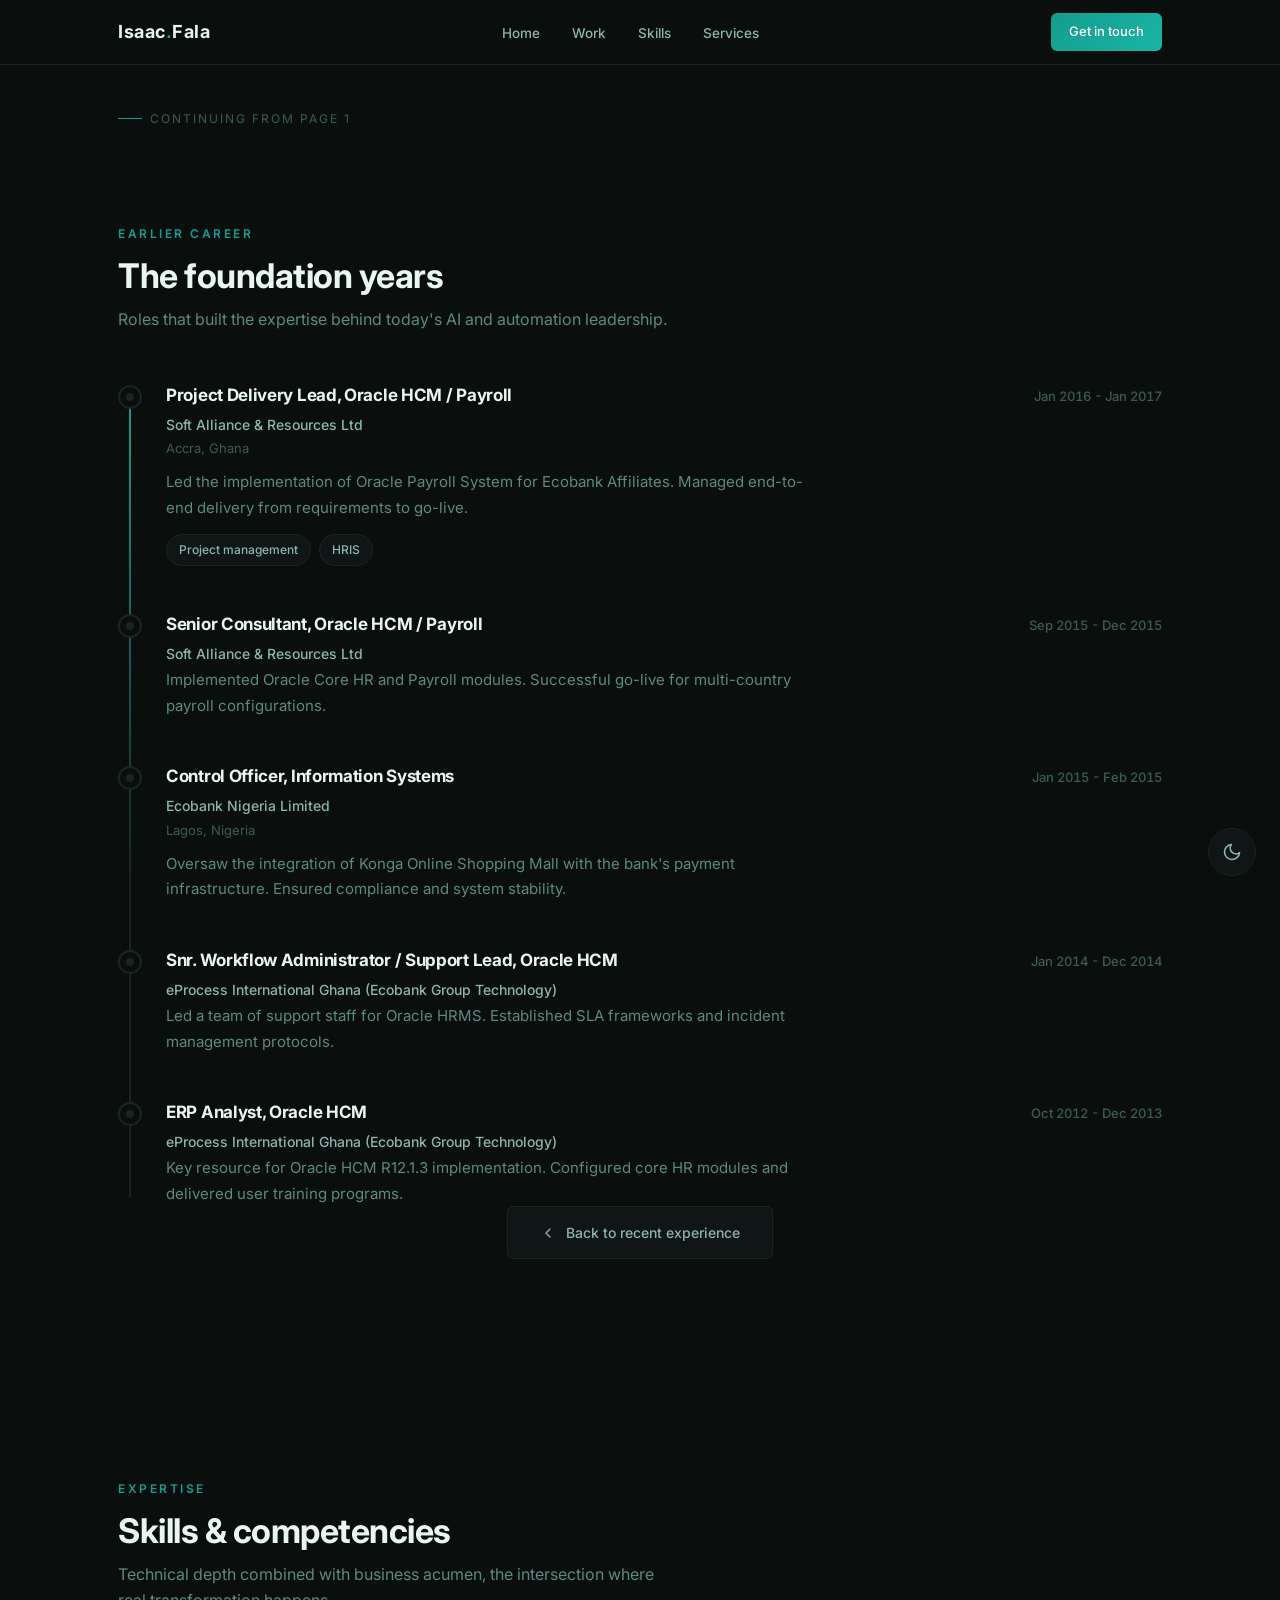
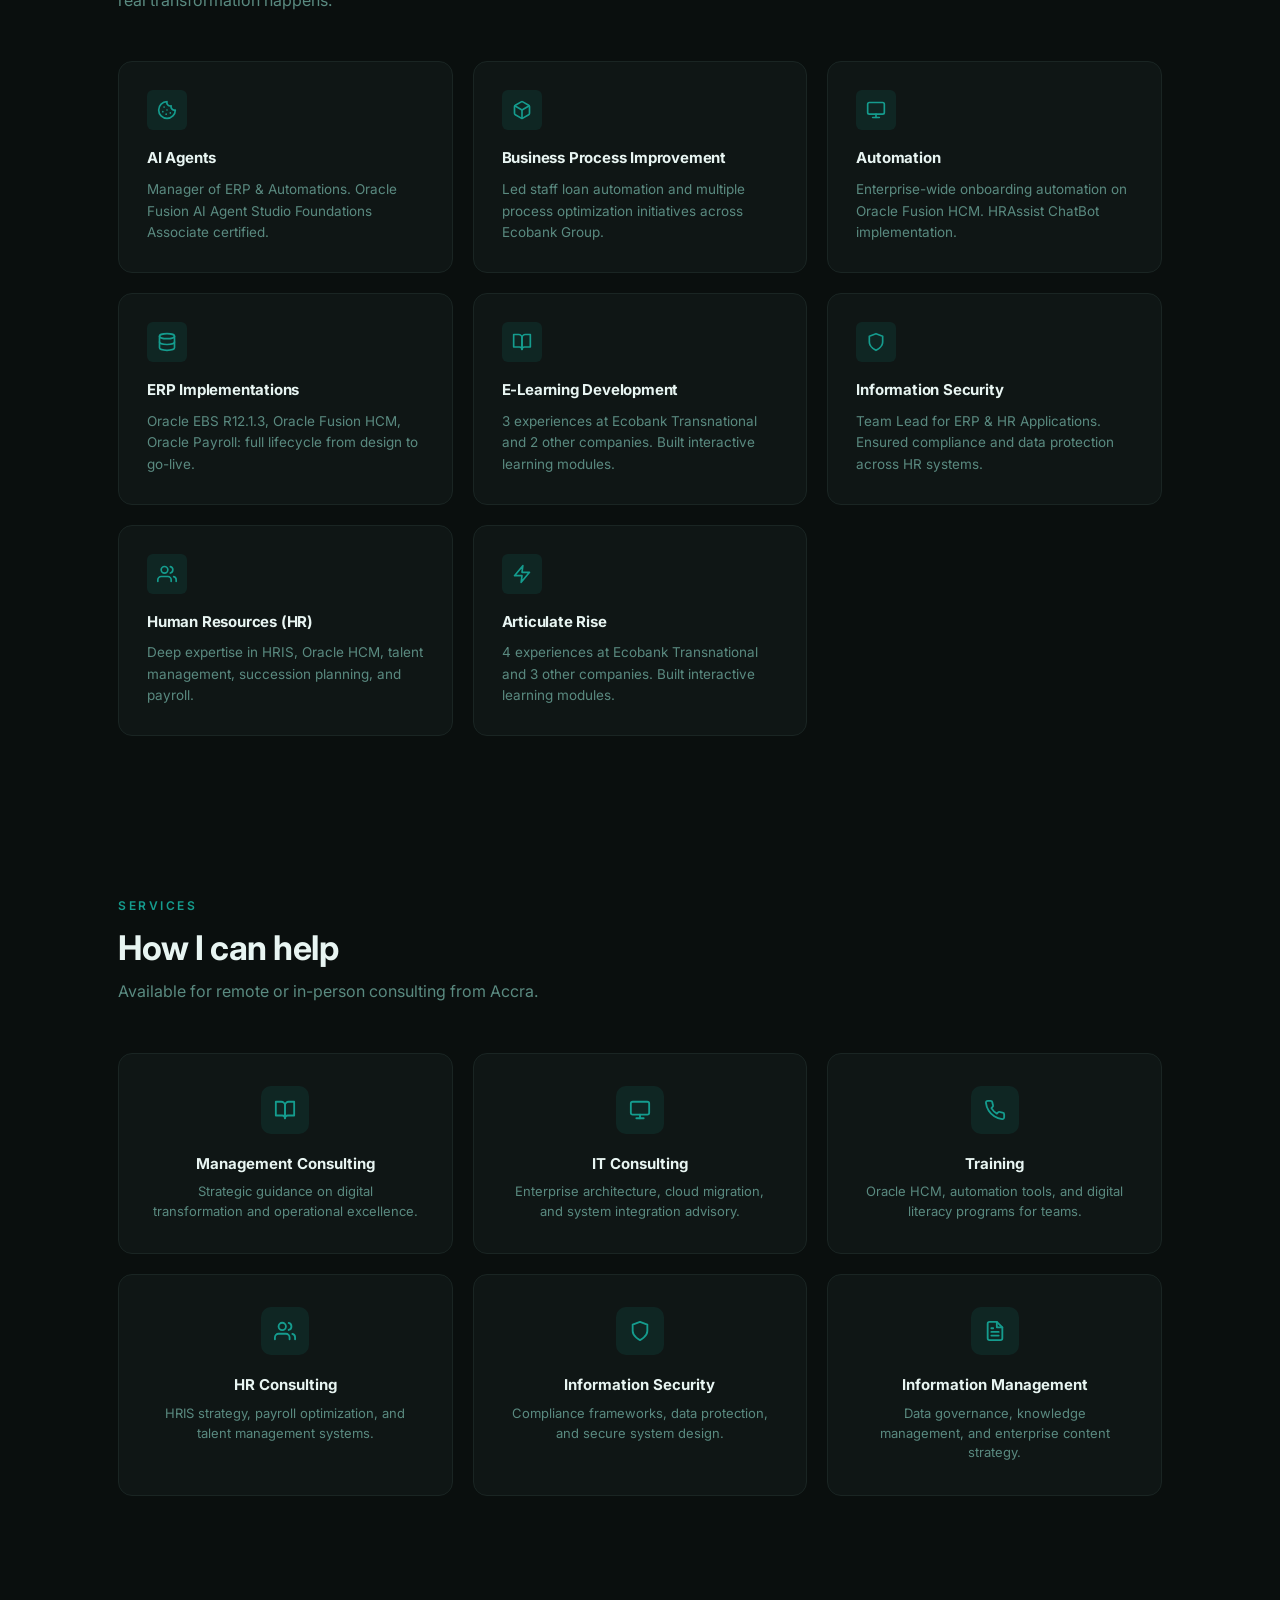
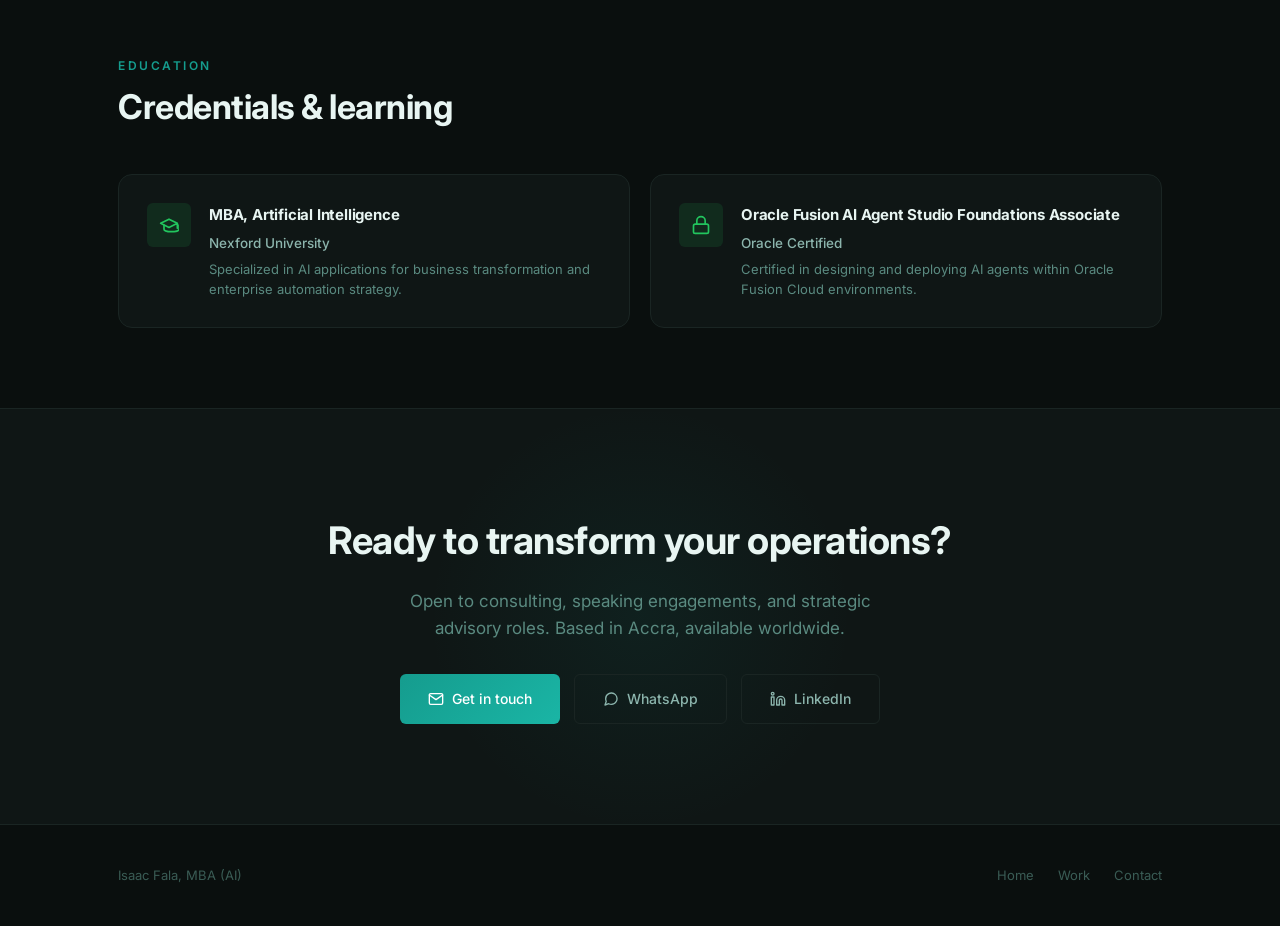
==== work.html @ b74021bb "Fix navigation, contact details, and LinkedIn link - Rename index-5.html to index.html so Home/logo/" ====
<!DOCTYPE html>
<html lang="en">
<head>
  <meta charset="UTF-8">
  <meta name="viewport" content="width=device-width, initial-scale=1.0">
  <title>Isaac Fala | Skills, Services &amp; Contact</title>
  <link rel="preconnect" href="https://fonts.googleapis.com">
  <link rel="preconnect" href="https://fonts.gstatic.com" crossorigin>
  <link href="https://fonts.googleapis.com/css2?family=Inter:wght@400;500;600&display=swap" rel="stylesheet">
  <link rel="stylesheet" href="styles.css">
</head>
<body class="page-work">
  <!-- THEME TOGGLE -->
  <button class="theme-toggle" id="themeToggle" aria-label="Toggle theme">
    <svg id="moonIcon" viewBox="0 0 24 24" fill="none" stroke="currentColor" stroke-width="2" stroke-linecap="round" stroke-linejoin="round"><path d="M21 12.79A9 9 0 1 1 11.21 3 7 7 0 0 0 21 12.79z"/></svg>
    <svg id="sunIcon" style="display:none" viewBox="0 0 24 24" fill="none" stroke="currentColor" stroke-width="2" stroke-linecap="round" stroke-linejoin="round"><circle cx="12" cy="12" r="5"/><line x1="12" y1="1" x2="12" y2="3"/><line x1="12" y1="21" x2="12" y2="23"/><line x1="4.22" y1="4.22" x2="5.64" y2="5.64"/><line x1="18.36" y1="18.36" x2="19.78" y2="19.78"/><line x1="1" y1="12" x2="3" y2="12"/><line x1="21" y1="12" x2="23" y2="12"/><line x1="4.22" y1="19.78" x2="5.64" y2="18.36"/><line x1="18.36" y1="5.64" x2="19.78" y2="4.22"/></svg>
  </button>
  <!-- NAV -->
  <nav>
    <div class="nav-inner">
      <a href="index.html" class="nav-logo">Isaac<span>.</span>Fala</a>
      <ul class="nav-links" id="navLinks">
        <li><a href="index.html">Home</a></li>
        <li><a href="work.html">Work</a></li>
        <li><a href="work.html#skills">Skills</a></li>
        <li><a href="work.html#services">Services</a></li>
      </ul>
      <a href="mailto:falaisaac@gmail.com" class="nav-cta">Get in touch</a>
        <button class="nav-toggle" id="navToggle" aria-label="Menu" aria-expanded="false" aria-controls="navLinks">
          <svg class="icon-open" viewBox="0 0 24 24" fill="none" stroke="currentColor" stroke-width="2" stroke-linecap="round" stroke-linejoin="round"><line x1="3" y1="6" x2="21" y2="6"/><line x1="3" y1="12" x2="21" y2="12"/><line x1="3" y1="18" x2="21" y2="18"/></svg>
          <svg class="icon-close" viewBox="0 0 24 24" fill="none" stroke="currentColor" stroke-width="2" stroke-linecap="round" stroke-linejoin="round"><line x1="18" y1="6" x2="6" y2="18"/><line x1="6" y1="6" x2="18" y2="18"/></svg>
        </button>
    </div>
  </nav>
  <!-- CONTINUATION: no "About" header, just flows from Page 1 -->
  <div class="continuation-header">
    <div class="page-indicator">Continuing from page 1</div>
  </div>
  <!-- EARLIER EXPERIENCE -->
  <section class="section" id="experience">
    <div class="section-header reveal">
      <div class="section-eyebrow">Earlier Career</div>
      <h2 class="section-title">The foundation years</h2>
      <p class="section-desc">Roles that built the expertise behind today's AI and automation leadership.</p>
    </div>
    <div class="timeline-wrap reveal">
      <div class="timeline-line"></div>
      <div class="timeline-item">
        <div class="timeline-dot"></div>
        <div class="timeline-header">
          <span class="timeline-role">Project Delivery Lead, Oracle HCM / Payroll</span>
          <span class="timeline-date">Jan 2016 - Jan 2017</span>
        </div>
        <div class="timeline-org">Soft Alliance &amp; Resources Ltd</div>
        <div class="timeline-location">Accra, Ghana</div>
        <div class="timeline-body">Led the implementation of Oracle Payroll System for Ecobank Affiliates. Managed end-to-end delivery from requirements to go-live.</div>
        <div class="timeline-tags">
          <span class="tag">Project management</span>
          <span class="tag">HRIS</span>
        </div>
      </div>
      <div class="timeline-item">
        <div class="timeline-dot"></div>
        <div class="timeline-header">
          <span class="timeline-role">Senior Consultant, Oracle HCM / Payroll</span>
          <span class="timeline-date">Sep 2015 - Dec 2015</span>
        </div>
        <div class="timeline-org">Soft Alliance &amp; Resources Ltd</div>
        <div class="timeline-body">Implemented Oracle Core HR and Payroll modules. Successful go-live for multi-country payroll configurations.</div>
      </div>
      <div class="timeline-item">
        <div class="timeline-dot"></div>
        <div class="timeline-header">
          <span class="timeline-role">Control Officer, Information Systems</span>
          <span class="timeline-date">Jan 2015 - Feb 2015</span>
        </div>
        <div class="timeline-org">Ecobank Nigeria Limited</div>
        <div class="timeline-location">Lagos, Nigeria</div>
        <div class="timeline-body">Oversaw the integration of Konga Online Shopping Mall with the bank's payment infrastructure. Ensured compliance and system stability.</div>
      </div>
      <div class="timeline-item">
        <div class="timeline-dot"></div>
        <div class="timeline-header">
          <span class="timeline-role">Snr. Workflow Administrator / Support Lead, Oracle HCM</span>
          <span class="timeline-date">Jan 2014 - Dec 2014</span>
        </div>
        <div class="timeline-org">eProcess International Ghana (Ecobank Group Technology)</div>
        <div class="timeline-body">Led a team of support staff for Oracle HRMS. Established SLA frameworks and incident management protocols.</div>
      </div>
      <div class="timeline-item">
        <div class="timeline-dot"></div>
        <div class="timeline-header">
          <span class="timeline-role">ERP Analyst, Oracle HCM</span>
          <span class="timeline-date">Oct 2012 - Dec 2013</span>
        </div>
        <div class="timeline-org">eProcess International Ghana (Ecobank Group Technology)</div>
        <div class="timeline-body">Key resource for Oracle HCM R12.1.3 implementation. Configured core HR modules and delivered user training programs.</div>
      </div>
    </div>
    <div class="page-nav">
      <a href="index.html#experience">
        <svg width="16" height="16" viewBox="0 0 24 24" fill="none" stroke="currentColor" stroke-width="2" stroke-linecap="round" stroke-linejoin="round"><path d="m15 18-6-6 6-6"/></svg>
        Back to recent experience
      </a>
    </div>
  </section>
  <!-- SKILLS -->
  <section class="section" id="skills">
    <div class="section-header reveal">
      <div class="section-eyebrow">Expertise</div>
      <h2 class="section-title">Skills &amp; competencies</h2>
      <p class="section-desc">Technical depth combined with business acumen, the intersection where real transformation happens.</p>
    </div>
    <div class="skills-grid">
      <div class="skill-card reveal">
        <div class="skill-icon">
          <svg viewBox="0 0 24 24" fill="none" stroke="currentColor" stroke-width="2" stroke-linecap="round" stroke-linejoin="round"><path d="M12 2a10 10 0 1 0 10 10 4 4 0 0 1-5-5 4 4 0 0 1-5-5"/><path d="M8.5 8.5v.01"/><path d="M16 15.5v.01"/><path d="M12 12v.01"/><path d="M11 17v.01"/><path d="M7 14v.01"/></svg>
        </div>
        <div class="skill-title">AI Agents</div>
        <div class="skill-desc">Manager of ERP &amp; Automations. Oracle Fusion AI Agent Studio Foundations Associate certified.</div>
      </div>
      <div class="skill-card reveal">
        <div class="skill-icon">
          <svg viewBox="0 0 24 24" fill="none" stroke="currentColor" stroke-width="2" stroke-linecap="round" stroke-linejoin="round"><path d="M21 16V8a2 2 0 0 0-1-1.73l-7-4a2 2 0 0 0-2 0l-7 4A2 2 0 0 0 3 8v8a2 2 0 0 0 1 1.73l7 4a2 2 0 0 0 2 0l7-4A2 2 0 0 0 21 16z"/><polyline points="3.27 6.96 12 12.01 20.73 6.96"/><line x1="12" y1="22.08" x2="12" y2="12"/></svg>
        </div>
        <div class="skill-title">Business Process Improvement</div>
        <div class="skill-desc">Led staff loan automation and multiple process optimization initiatives across Ecobank Group.</div>
      </div>
      <div class="skill-card reveal">
        <div class="skill-icon">
          <svg viewBox="0 0 24 24" fill="none" stroke="currentColor" stroke-width="2" stroke-linecap="round" stroke-linejoin="round"><rect x="2" y="3" width="20" height="14" rx="2" ry="2"/><line x1="8" y1="21" x2="16" y2="21"/><line x1="12" y1="17" x2="12" y2="21"/></svg>
        </div>
        <div class="skill-title">Automation</div>
        <div class="skill-desc">Enterprise-wide onboarding automation on Oracle Fusion HCM. HRAssist ChatBot implementation.</div>
      </div>
      <div class="skill-card reveal">
        <div class="skill-icon">
          <svg viewBox="0 0 24 24" fill="none" stroke="currentColor" stroke-width="2" stroke-linecap="round" stroke-linejoin="round"><ellipse cx="12" cy="5" rx="9" ry="3"/><path d="M21 12c0 1.66-4 3-9 3s-9-1.34-9-3"/><path d="M3 5v14c0 1.66 4 3 9 3s9-1.34 9-3V5"/></svg>
        </div>
        <div class="skill-title">ERP Implementations</div>
        <div class="skill-desc">Oracle EBS R12.1.3, Oracle Fusion HCM, Oracle Payroll: full lifecycle from design to go-live.</div>
      </div>
      <div class="skill-card reveal">
        <div class="skill-icon">
          <svg viewBox="0 0 24 24" fill="none" stroke="currentColor" stroke-width="2" stroke-linecap="round" stroke-linejoin="round"><path d="M2 3h6a4 4 0 0 1 4 4v14a3 3 0 0 0-3-3H2z"/><path d="M22 3h-6a4 4 0 0 0-4 4v14a3 3 0 0 1 3-3h7z"/></svg>
        </div>
        <div class="skill-title">E-Learning Development</div>
        <div class="skill-desc">3 experiences at Ecobank Transnational and 2 other companies. Built interactive learning modules.</div>
      </div>
      <div class="skill-card reveal">
        <div class="skill-icon">
          <svg viewBox="0 0 24 24" fill="none" stroke="currentColor" stroke-width="2" stroke-linecap="round" stroke-linejoin="round"><path d="M12 22s8-4 8-10V5l-8-3-8 3v7c0 6 8 10 8 10z"/></svg>
        </div>
        <div class="skill-title">Information Security</div>
        <div class="skill-desc">Team Lead for ERP &amp; HR Applications. Ensured compliance and data protection across HR systems.</div>
      </div>
      <div class="skill-card reveal">
        <div class="skill-icon">
          <svg viewBox="0 0 24 24" fill="none" stroke="currentColor" stroke-width="2" stroke-linecap="round" stroke-linejoin="round"><path d="M17 21v-2a4 4 0 0 0-4-4H5a4 4 0 0 0-4 4v2"/><circle cx="9" cy="7" r="4"/><path d="M23 21v-2a4 4 0 0 0-3-3.87"/><path d="M16 3.13a4 4 0 0 1 0 7.75"/></svg>
        </div>
        <div class="skill-title">Human Resources (HR)</div>
        <div class="skill-desc">Deep expertise in HRIS, Oracle HCM, talent management, succession planning, and payroll.</div>
      </div>
      <div class="skill-card reveal">
        <div class="skill-icon">
          <svg viewBox="0 0 24 24" fill="none" stroke="currentColor" stroke-width="2" stroke-linecap="round" stroke-linejoin="round"><polygon points="13 2 3 14 12 14 11 22 21 10 12 10 13 2"/></svg>
        </div>
        <div class="skill-title">Articulate Rise</div>
        <div class="skill-desc">4 experiences at Ecobank Transnational and 3 other companies. Built interactive learning modules.</div>
      </div>
    </div>
  </section>
  <!-- SERVICES -->
  <section class="section" id="services">
    <div class="section-header reveal">
      <div class="section-eyebrow">Services</div>
      <h2 class="section-title">How I can help</h2>
      <p class="section-desc">Available for remote or in-person consulting from Accra.</p>
    </div>
    <div class="services-grid">
      <div class="service-card reveal">
        <div class="service-icon">
          <svg viewBox="0 0 24 24" fill="none" stroke="currentColor" stroke-width="2" stroke-linecap="round" stroke-linejoin="round"><path d="M2 3h6a4 4 0 0 1 4 4v14a3 3 0 0 0-3-3H2z"/><path d="M22 3h-6a4 4 0 0 0-4 4v14a3 3 0 0 1 3-3h7z"/></svg>
        </div>
        <div class="service-name">Management Consulting</div>
        <div class="service-desc">Strategic guidance on digital transformation and operational excellence.</div>
      </div>
      <div class="service-card reveal">
        <div class="service-icon">
          <svg viewBox="0 0 24 24" fill="none" stroke="currentColor" stroke-width="2" stroke-linecap="round" stroke-linejoin="round"><rect x="2" y="3" width="20" height="14" rx="2" ry="2"/><line x1="8" y1="21" x2="16" y2="21"/><line x1="12" y1="17" x2="12" y2="21"/></svg>
        </div>
        <div class="service-name">IT Consulting</div>
        <div class="service-desc">Enterprise architecture, cloud migration, and system integration advisory.</div>
      </div>
      <div class="service-card reveal">
        <div class="service-icon">
          <svg viewBox="0 0 24 24" fill="none" stroke="currentColor" stroke-width="2" stroke-linecap="round" stroke-linejoin="round"><path d="M22 16.92v3a2 2 0 0 1-2.18 2 19.79 19.79 0 0 1-8.63-3.07 19.5 19.5 0 0 1-6-6 19.79 19.79 0 0 1-3.07-8.67A2 2 0 0 1 4.11 2h3a2 2 0 0 1 2 1.72c.127.96.361 1.903.7 2.81a2 2 0 0 1-.45 2.11L8.09 9.91a16 16 0 0 0 6 6l1.27-1.27a2 2 0 0 1 2.11-.45c.907.339 1.85.573 2.81.7A2 2 0 0 1 22 16.92z"/></svg>
        </div>
        <div class="service-name">Training</div>
        <div class="service-desc">Oracle HCM, automation tools, and digital literacy programs for teams.</div>
      </div>
      <div class="service-card reveal">
        <div class="service-icon">
          <svg viewBox="0 0 24 24" fill="none" stroke="currentColor" stroke-width="2" stroke-linecap="round" stroke-linejoin="round"><path d="M17 21v-2a4 4 0 0 0-4-4H5a4 4 0 0 0-4 4v2"/><circle cx="9" cy="7" r="4"/><path d="M23 21v-2a4 4 0 0 0-3-3.87"/><path d="M16 3.13a4 4 0 0 1 0 7.75"/></svg>
        </div>
        <div class="service-name">HR Consulting</div>
        <div class="service-desc">HRIS strategy, payroll optimization, and talent management systems.</div>
      </div>
      <div class="service-card reveal">
        <div class="service-icon">
          <svg viewBox="0 0 24 24" fill="none" stroke="currentColor" stroke-width="2" stroke-linecap="round" stroke-linejoin="round"><path d="M12 22s8-4 8-10V5l-8-3-8 3v7c0 6 8 10 8 10z"/></svg>
        </div>
        <div class="service-name">Information Security</div>
        <div class="service-desc">Compliance frameworks, data protection, and secure system design.</div>
      </div>
      <div class="service-card reveal">
        <div class="service-icon">
          <svg viewBox="0 0 24 24" fill="none" stroke="currentColor" stroke-width="2" stroke-linecap="round" stroke-linejoin="round"><path d="M14 2H6a2 2 0 0 0-2 2v16a2 2 0 0 0 2 2h12a2 2 0 0 0 2-2V8z"/><polyline points="14 2 14 8 20 8"/><line x1="16" y1="13" x2="8" y2="13"/><line x1="16" y1="17" x2="8" y2="17"/><polyline points="10 9 9 9 8 9"/></svg>
        </div>
        <div class="service-name">Information Management</div>
        <div class="service-desc">Data governance, knowledge management, and enterprise content strategy.</div>
      </div>
    </div>
  </section>
  <!-- EDUCATION -->
  <section class="section">
    <div class="section-header reveal">
      <div class="section-eyebrow">Education</div>
      <h2 class="section-title">Credentials &amp; learning</h2>
    </div>
    <div class="edu-grid">
      <div class="edu-card reveal">
        <div class="edu-icon">
          <svg viewBox="0 0 24 24" fill="none" stroke="currentColor" stroke-width="2" stroke-linecap="round" stroke-linejoin="round"><path d="M22 10v6M2 10l10-5 10 5-10 5z"/><path d="M6 12v5c0 1.66 4 3 9 3s9-1.34 9-3v-5"/></svg>
        </div>
        <div>
          <div class="edu-title">MBA, Artificial Intelligence</div>
          <div class="edu-school">Nexford University</div>
          <div class="edu-detail">Specialized in AI applications for business transformation and enterprise automation strategy.</div>
        </div>
      </div>
      <div class="edu-card reveal">
        <div class="edu-icon">
          <svg viewBox="0 0 24 24" fill="none" stroke="currentColor" stroke-width="2" stroke-linecap="round" stroke-linejoin="round"><rect x="3" y="11" width="18" height="11" rx="2" ry="2"/><path d="M7 11V7a5 5 0 0 1 10 0v4"/></svg>
        </div>
        <div>
          <div class="edu-title">Oracle Fusion AI Agent Studio Foundations Associate</div>
          <div class="edu-school">Oracle Certified</div>
          <div class="edu-detail">Certified in designing and deploying AI agents within Oracle Fusion Cloud environments.</div>
        </div>
      </div>
    </div>
  </section>
  <!-- CTA -->
  <section class="cta-section" id="contact">
    <div class="cta-inner">
      <h2 class="cta-title reveal">Ready to transform your operations?</h2>
      <p class="cta-desc reveal">Open to consulting, speaking engagements, and strategic advisory roles. Based in Accra, available worldwide.</p>
      <div style="display: flex; gap: 14px; justify-content: center; flex-wrap: wrap;">
        <a href="mailto:falaisaac@gmail.com" class="btn-primary reveal">
          <svg width="16" height="16" viewBox="0 0 24 24" fill="none" stroke="currentColor" stroke-width="2" stroke-linecap="round" stroke-linejoin="round"><path d="M4 4h16c1.1 0 2 .9 2 2v12c0 1.1-.9 2-2 2H4c-1.1 0-2-.9-2-2V6c0-1.1.9-2 2-2z"/><polyline points="22,6 12,13 2,6"/></svg>
          Get in touch
        </a>
        <a href="https://wa.me/233542751938" target="_blank" rel="noopener" class="btn-secondary reveal">
          <svg width="16" height="16" viewBox="0 0 24 24" fill="none" stroke="currentColor" stroke-width="2" stroke-linecap="round" stroke-linejoin="round"><path d="M21 11.5a8.38 8.38 0 0 1-.9 3.8 8.5 8.5 0 0 1-7.6 4.7 8.38 8.38 0 0 1-3.8-.9L3 21l1.9-5.7a8.38 8.38 0 0 1-.9-3.8 8.5 8.5 0 0 1 4.7-7.6 8.38 8.38 0 0 1 3.8-.9h.5a8.48 8.48 0 0 1 8 8v.5z"/></svg>
          WhatsApp
        </a>
        <a href="https://www.linkedin.com/in/isaacfala" target="_blank" rel="noopener" class="btn-secondary reveal">
          <svg width="16" height="16" viewBox="0 0 24 24" fill="none" stroke="currentColor" stroke-width="2" stroke-linecap="round" stroke-linejoin="round"><path d="M16 8a6 6 0 0 1 6 6v7h-4v-7a2 2 0 0 0-2-2 2 2 0 0 0-2 2v7h-4v-7a6 6 0 0 1 6-6z"/><rect x="2" y="9" width="4" height="12"/><circle cx="4" cy="4" r="2"/></svg>
          LinkedIn
        </a>
      </div>
    </div>
  </section>
  <!-- FOOTER -->
  <footer>
    <span>Isaac Fala, MBA (AI)</span>
    <div class="footer-links">
      <a href="index.html">Home</a>
      <a href="work.html">Work</a>
      <a href="mailto:falaisaac@gmail.com">Contact</a>
    </div>
  </footer>
  <script>
    // Theme toggle
    const themeToggle = document.getElementById('themeToggle');
    const moonIcon = document.getElementById('moonIcon');
    const sunIcon = document.getElementById('sunIcon');
    const savedTheme = localStorage.getItem('theme') || 'dark';
    document.documentElement.setAttribute('data-theme', savedTheme);
    if (savedTheme === 'light') {
      moonIcon.style.display = 'none';
      sunIcon.style.display = 'block';
    }
    themeToggle.addEventListener('click', () => {
      const current = document.documentElement.getAttribute('data-theme');
      const next = current === 'dark' ? 'light' : 'dark';
      document.documentElement.setAttribute('data-theme', next);
      localStorage.setItem('theme', next);
      if (next === 'light') {
        moonIcon.style.display = 'none';
        sunIcon.style.display = 'block';
      } else {
        moonIcon.style.display = 'block';
        sunIcon.style.display = 'none';
      }
    });
    // Mobile menu toggle
    const navToggle = document.getElementById('navToggle');
    const navLinks = document.getElementById('navLinks');
    navToggle.addEventListener('click', () => {
      const open = navLinks.classList.toggle('open');
      navToggle.setAttribute('aria-expanded', open ? 'true' : 'false');
    });
    // Close the menu after tapping a link
    navLinks.querySelectorAll('a').forEach(a => a.addEventListener('click', () => {
      navLinks.classList.remove('open');
      navToggle.setAttribute('aria-expanded', 'false');
    }));
    // Scroll reveal
    const observer = new IntersectionObserver((entries) => {
      entries.forEach(entry => { if (entry.isIntersecting) entry.target.classList.add('visible'); });
    }, { threshold: 0.1, rootMargin: '0px 0px -40px 0px' });
    document.querySelectorAll('.reveal').forEach(el => observer.observe(el));
  </script>
</body>
</html>
---- styles.css ----
/* =========================================================
   Isaac Fala Portfolio — shared stylesheet
   Linked by both index.html and work.html.
   Page-specific differences are scoped with the body classes
   .page-home and .page-work.
   ========================================================= */

/* ----- Heading font ----------------------------------------
   Loaded from a third-party CDN. If you want it fully self-
   contained for hosting, download Gonnex-Bold.woff, drop it
   next to this file, and change the url() below to
   url('Gonnex-Bold.woff'). Headings fall back to Inter if it
   fails to load. */
@font-face {
  font-family: 'Gonnex';
  src: url('https://fonts.cdnfonts.com/s/91555/Gonnex-Bold.woff') format('woff');
  font-weight: 700;
  font-display: swap;
}

:root {
  --bg: #0a0f0e;
  --surface: #0f1615;
  --surface-elevated: #131c1a;
  --border: #1a2523;
  --border-hover: #243330;
  --text-primary: #e8f5f2;
  --text-secondary: #8cb5ad;
  --text-tertiary: #5a8a80;
  --text-muted: #3a5c55;
  --accent: #159C8E;
  --accent-light: #C5F2E4;
  --accent-soft: rgba(21, 156, 142, 0.12);
  --accent-glow: rgba(21, 156, 142, 0.08);
  --green: #22c55e;
  --green-soft: rgba(34, 197, 94, 0.12);
  --radius-sm: 6px;
  --radius-md: 10px;
  --radius-lg: 14px;
  --transition: 200ms cubic-bezier(0.4, 0, 0.2, 1);
}
[data-theme="light"] {
  --bg: #f5f7f6;
  --surface: #ffffff;
  --surface-elevated: #f0f4f3;
  --border: #d5e0dd;
  --border-hover: #b8ccc7;
  --text-primary: #0d1f1c;
  --text-secondary: #3a5c55;
  --text-tertiary: #5a8a80;
  --text-muted: #8cb5ad;
  --accent: #0d7a6e;
  --accent-light: #159C8E;
  --accent-soft: rgba(13, 122, 110, 0.08);
  --accent-glow: rgba(13, 122, 110, 0.06);
  --green: #16a34a;
  --green-soft: rgba(22, 163, 74, 0.08);
}
* { margin: 0; padding: 0; box-sizing: border-box; }
html { scroll-behavior: smooth; }
body {
  font-family: 'Inter', -apple-system, BlinkMacSystemFont, sans-serif;
  background: var(--bg);
  color: var(--text-primary);
  line-height: 1.65;
  -webkit-font-smoothing: antialiased;
  overflow-x: hidden;
  transition: background var(--transition), color var(--transition);
}

/* ===== THEME TOGGLE ===== */
.theme-toggle {
  position: fixed;
  bottom: 24px;
  right: 24px;
  z-index: 200;
  width: 48px;
  height: 48px;
  border-radius: 50%;
  background: var(--surface);
  border: 1px solid var(--border);
  color: var(--text-secondary);
  cursor: pointer;
  display: flex;
  align-items: center;
  justify-content: center;
  transition: all var(--transition);
  box-shadow: 0 4px 16px rgba(0,0,0,0.15);
}
.theme-toggle:hover {
  border-color: var(--accent);
  color: var(--accent);
  transform: scale(1.05);
}
.theme-toggle svg { width: 20px; height: 20px; }

/* ===== NAV ===== */
nav {
  position: fixed;
  top: 0; left: 0; right: 0;
  z-index: 100;
  backdrop-filter: blur(20px);
  background: rgba(10, 15, 14, 0.8);
  border-bottom: 1px solid var(--border);
  transition: background var(--transition), border-color var(--transition);
}
[data-theme="light"] nav { background: rgba(245, 247, 246, 0.85); }
.nav-inner {
  max-width: 1100px;
  margin: 0 auto;
  padding: 0 28px;
  height: 64px;
  display: flex;
  align-items: center;
  justify-content: space-between;
}
.nav-logo {
  font-family: 'Gonnex', 'Inter', sans-serif;
  font-weight: 700;
  font-size: 18px;
  letter-spacing: 0.5px;
  color: var(--text-primary);
  text-decoration: none;
}
.nav-logo span { color: var(--accent); }
.nav-links {
  display: flex;
  gap: 32px;
  list-style: none;
}
.nav-links a {
  font-size: 13.5px;
  font-weight: 500;
  color: var(--text-secondary);
  text-decoration: none;
  transition: color var(--transition);
  position: relative;
}
.nav-links a:hover { color: var(--text-primary); }
.nav-links a::after {
  content: '';
  position: absolute;
  bottom: -4px; left: 0;
  width: 0; height: 1.5px;
  background: var(--accent);
  transition: width var(--transition);
}
.nav-links a:hover::after { width: 100%; }
.nav-cta {
  padding: 8px 18px;
  border-radius: var(--radius-sm);
  background: linear-gradient(135deg, var(--accent) 0%, #1ab5a5 100%);
  color: white;
  font-size: 13px;
  font-weight: 500;
  text-decoration: none;
  transition: all var(--transition);
  border: none;
  cursor: pointer;
}
.nav-cta:hover {
  transform: translateY(-1px);
  box-shadow: 0 4px 16px rgba(21, 156, 142, 0.3);
}
/* Hamburger button — hidden on desktop, shown on mobile */
.nav-toggle {
  display: none;
  width: 40px;
  height: 40px;
  border-radius: var(--radius-sm);
  background: transparent;
  border: 1px solid var(--border);
  color: var(--text-secondary);
  cursor: pointer;
  align-items: center;
  justify-content: center;
  transition: all var(--transition);
}
.nav-toggle:hover { border-color: var(--accent); color: var(--accent); }
.nav-toggle svg { width: 20px; height: 20px; }
.nav-toggle .icon-close { display: none; }
.nav-toggle[aria-expanded="true"] .icon-open { display: none; }
.nav-toggle[aria-expanded="true"] .icon-close { display: block; }

/* ===== HERO (home only) ===== */
.hero {
  min-height: 100vh;
  display: flex;
  align-items: center;
  padding: 100px 28px 80px;
  position: relative;
  overflow: hidden;
}
.hero::before {
  content: '';
  position: absolute;
  top: -30%; right: -15%;
  width: 600px; height: 600px;
  background: radial-gradient(circle, var(--accent-glow) 0%, transparent 70%);
  pointer-events: none;
}
.hero::after {
  content: '';
  position: absolute;
  bottom: -20%; left: -10%;
  width: 400px; height: 400px;
  background: radial-gradient(circle, rgba(21,156,142,0.04) 0%, transparent 70%);
  pointer-events: none;
}
.hero-inner {
  max-width: 1100px;
  margin: 0 auto;
  width: 100%;
  display: grid;
  grid-template-columns: 1fr 320px;
  gap: 64px;
  align-items: center;
  position: relative;
  z-index: 1;
}
.hero-left {
  display: flex;
  flex-direction: column;
  gap: 24px;
  min-width: 0;
}
.hero h1 {
  font-family: 'Gonnex', 'Inter', sans-serif;
  font-size: clamp(32px, 4.5vw, 52px);
  font-weight: 700;
  line-height: 1.1;
  letter-spacing: -0.5px;
  color: var(--text-primary);
  word-break: break-word;
}
.hero h1 .accent {
  background: linear-gradient(135deg, var(--accent-light) 0%, var(--accent) 100%);
  -webkit-background-clip: text;
  -webkit-text-fill-color: transparent;
  background-clip: text;
}
.hero-subtitle {
  font-size: clamp(16px, 1.8vw, 19px);
  color: var(--text-secondary);
  font-weight: 400;
  line-height: 1.5;
  max-width: 480px;
}
.hero-desc {
  font-size: 15px;
  color: var(--text-tertiary);
  line-height: 1.7;
  max-width: 480px;
}
.hero-cta-row {
  display: flex;
  gap: 14px;
  flex-wrap: wrap;
}
.hero-right {
  position: relative;
  flex-shrink: 0;
}
.hero-img-frame {
  width: 320px;
  height: 400px;
  border-radius: var(--radius-lg);
  overflow: hidden;
  border: 1px solid var(--border);
  background: var(--surface);
  position: relative;
  flex-shrink: 0;
}
.hero-img-frame img {
  width: 100%;
  height: 100%;
  object-fit: cover;
  display: block;
}
.hero-img-placeholder {
  width: 100%;
  height: 100%;
  display: flex;
  flex-direction: column;
  align-items: center;
  justify-content: center;
  gap: 12px;
  color: var(--text-muted);
  font-size: 13px;
}
.hero-img-placeholder svg { width: 48px; height: 48px; opacity: 0.3; }
.hero-img-badge {
  position: absolute;
  bottom: 16px; left: 16px; right: 16px;
  padding: 12px 16px;
  background: rgba(15, 22, 21, 0.95);
  backdrop-filter: blur(12px);
  border: 1px solid var(--border);
  border-radius: var(--radius-md);
}
[data-theme="light"] .hero-img-badge { background: rgba(255, 255, 255, 0.95); }
.hero-img-badge .label {
  font-size: 10px;
  color: var(--text-muted);
  text-transform: uppercase;
  letter-spacing: 1.5px;
  margin-bottom: 3px;
}
.hero-img-badge .value {
  font-size: 15px;
  font-weight: 600;
  color: var(--text-primary);
}

/* ===== BUTTONS (shared) ===== */
.btn-primary {
  padding: 12px 28px;
  border-radius: var(--radius-sm);
  background: linear-gradient(135deg, var(--accent) 0%, #1ab5a5 100%);
  color: white;
  font-size: 14px;
  font-weight: 500;
  text-decoration: none;
  border: none;
  cursor: pointer;
  transition: all var(--transition);
  display: inline-flex;
  align-items: center;
  gap: 8px;
}
.btn-primary:hover {
  transform: translateY(-2px);
  box-shadow: 0 8px 24px rgba(21, 156, 142, 0.25);
}
.btn-secondary {
  padding: 12px 28px;
  border-radius: var(--radius-sm);
  background: transparent;
  color: var(--text-secondary);
  font-size: 14px;
  font-weight: 500;
  text-decoration: none;
  border: 1px solid var(--border);
  cursor: pointer;
  transition: all var(--transition);
  display: inline-flex;
  align-items: center;
  gap: 8px;
}
.btn-secondary:hover {
  border-color: var(--border-hover);
  color: var(--text-primary);
  background: var(--surface);
}

/* ===== STATS STRIP (home only) ===== */
.stats-strip {
  background: var(--surface);
  border-top: 1px solid var(--border);
  border-bottom: 1px solid var(--border);
}
.stats-inner {
  max-width: 1100px;
  margin: 0 auto;
  padding: 40px 28px;
  display: grid;
  grid-template-columns: repeat(4, 1fr);
  gap: 32px;
}
.stat-item {
  display: flex;
  flex-direction: column;
  gap: 6px;
}
.stat-value {
  font-family: 'Gonnex', 'Inter', sans-serif;
  font-size: 32px;
  font-weight: 700;
  color: var(--text-primary);
  letter-spacing: -1px;
  line-height: 1;
}
.stat-value .plus { color: var(--accent); }
.stat-label {
  font-size: 13px;
  color: var(--text-tertiary);
  font-weight: 400;
}

/* ===== SECTIONS (shared base) ===== */
.section {
  max-width: 1100px;
  margin: 0 auto;
  padding: 100px 28px;
}
.section-header { margin-bottom: 52px; }
.section-eyebrow {
  font-size: 12px;
  font-weight: 600;
  text-transform: uppercase;
  letter-spacing: 2.5px;
  color: var(--accent);
  margin-bottom: 12px;
}
.section-title {
  font-family: 'Gonnex', 'Inter', sans-serif;
  font-size: clamp(26px, 3.2vw, 38px);
  font-weight: 700;
  letter-spacing: -0.5px;
  line-height: 1.15;
  color: var(--text-primary);
}
.section-desc {
  font-size: 16px;
  color: var(--text-tertiary);
  margin-top: 14px;
  max-width: 560px;
  line-height: 1.6;
}
/* Work page uses slightly tighter section spacing/sizing */
.page-work .section { padding: 80px 28px; }
.page-work .section-header { margin-bottom: 48px; }
.page-work .section-title { font-size: clamp(24px, 3vw, 34px); }
.page-work .section-desc { margin-top: 12px; }

/* ===== CONTINUATION HEADER (work only) ===== */
.continuation-header {
  padding: 100px 28px 0;
  max-width: 1100px;
  margin: 0 auto;
}
.page-indicator {
  display: inline-flex;
  align-items: center;
  gap: 8px;
  font-size: 12px;
  color: var(--text-muted);
  text-transform: uppercase;
  letter-spacing: 2px;
  margin-bottom: 16px;
}
.page-indicator::before {
  content: '';
  width: 24px;
  height: 1px;
  background: var(--accent);
}

/* ===== TIMELINE (shared) ===== */
.timeline-wrap { position: relative; }
.timeline-line {
  position: absolute;
  left: 11px;
  top: 8px;
  bottom: 8px;
  width: 2px;
  background: linear-gradient(to bottom, var(--accent) 0%, var(--border) 60%);
  border-radius: 2px;
}
.timeline-item {
  position: relative;
  padding-left: 48px;
  padding-bottom: 44px;
}
.timeline-item:last-child { padding-bottom: 0; }
.timeline-dot {
  position: absolute;
  left: 0;
  top: 4px;
  width: 24px;
  height: 24px;
  border-radius: 50%;
  background: var(--bg);
  border: 2px solid var(--border);
  display: flex;
  align-items: center;
  justify-content: center;
  transition: all var(--transition);
  z-index: 2;
}
.timeline-dot::after {
  content: '';
  width: 8px; height: 8px;
  border-radius: 50%;
  background: var(--border);
  transition: all var(--transition);
}
.timeline-item:hover .timeline-dot {
  border-color: var(--accent);
  box-shadow: 0 0 0 4px var(--accent-soft);
}
.timeline-item:hover .timeline-dot::after { background: var(--accent); }
.timeline-item.active .timeline-dot {
  border-color: var(--accent);
  background: var(--accent);
}
.timeline-item.active .timeline-dot::after {
  background: white;
  width: 6px; height: 6px;
}
.timeline-header {
  display: flex;
  align-items: baseline;
  justify-content: space-between;
  flex-wrap: wrap;
  gap: 6px;
  margin-bottom: 4px;
}
.timeline-role {
  font-family: 'Gonnex', 'Inter', sans-serif;
  font-size: 17px;
  font-weight: 700;
  color: var(--text-primary);
  letter-spacing: -0.3px;
}
.timeline-date {
  font-size: 13px;
  color: var(--text-muted);
  font-variant-numeric: tabular-nums;
  font-weight: 500;
  white-space: nowrap;
}
.timeline-org {
  font-size: 14px;
  color: var(--text-secondary);
  font-weight: 500;
  margin-bottom: 2px;
}
.timeline-location {
  font-size: 13px;
  color: var(--text-muted);
  margin-bottom: 10px;
}
.timeline-body {
  font-size: 15px;
  color: var(--text-tertiary);
  line-height: 1.7;
  max-width: 640px;
}
.timeline-tags {
  display: flex;
  flex-wrap: wrap;
  gap: 8px;
  margin-top: 14px;
}
.tag {
  padding: 5px 12px;
  border-radius: 100px;
  font-size: 12px;
  font-weight: 500;
  color: var(--text-secondary);
  background: var(--surface);
  border: 1px solid var(--border);
  transition: all var(--transition);
}
.tag:hover {
  border-color: var(--border-hover);
  color: var(--text-primary);
  background: var(--surface-elevated);
}
.tag-accent {
  background: var(--accent-soft);
  border-color: rgba(21,156,142,0.2);
  color: #7dd3c0;
}
[data-theme="light"] .tag-accent { color: #0d7a6e; }
.tag-green {
  background: var(--green-soft);
  border-color: rgba(34,197,94,0.2);
  color: #86efac;
}
[data-theme="light"] .tag-green { color: #16a34a; }

/* ===== PROJECTS (home only) ===== */
.projects-grid {
  display: grid;
  grid-template-columns: repeat(2, 1fr);
  gap: 20px;
}
.project-card {
  background: var(--surface);
  border: 1px solid var(--border);
  border-radius: var(--radius-lg);
  padding: 28px;
  transition: all var(--transition);
  position: relative;
  overflow: hidden;
}
.project-card::before {
  content: '';
  position: absolute;
  top: 0; left: 0; right: 0;
  height: 2px;
  background: linear-gradient(90deg, var(--accent), transparent);
  opacity: 0;
  transition: opacity var(--transition);
}
.project-card:hover {
  border-color: var(--border-hover);
  transform: translateY(-3px);
  box-shadow: 0 12px 40px rgba(0,0,0,0.3);
}
[data-theme="light"] .project-card:hover { box-shadow: 0 12px 40px rgba(0,0,0,0.08); }
.project-card:hover::before { opacity: 1; }
.project-card.featured {
  grid-column: span 2;
  background: linear-gradient(135deg, var(--surface) 0%, var(--surface-elevated) 100%);
}
.project-header {
  display: flex;
  align-items: center;
  justify-content: space-between;
  margin-bottom: 8px;
}
.project-title {
  font-family: 'Gonnex', 'Inter', sans-serif;
  font-size: 16px;
  font-weight: 700;
  color: var(--text-primary);
  letter-spacing: -0.2px;
}
.project-date {
  font-size: 12px;
  color: var(--text-muted);
  font-variant-numeric: tabular-nums;
  font-weight: 500;
  white-space: nowrap;
}
.project-org {
  font-size: 13px;
  color: var(--text-secondary);
  margin-bottom: 12px;
  font-weight: 500;
}
.project-desc {
  font-size: 14px;
  color: var(--text-tertiary);
  line-height: 1.7;
}
.project-meta {
  display: flex;
  gap: 14px;
  margin-top: 16px;
  padding-top: 16px;
  border-top: 1px solid var(--border);
}
.project-meta span {
  font-size: 12px;
  color: var(--text-muted);
  font-weight: 500;
  display: flex;
  align-items: center;
  gap: 5px;
}
.project-meta-dot {
  width: 5px; height: 5px;
  border-radius: 50%;
  background: var(--accent);
}

/* ===== SKILLS (work only) ===== */
.skills-grid {
  display: grid;
  grid-template-columns: repeat(3, 1fr);
  gap: 20px;
}
.skill-card {
  background: var(--surface);
  border: 1px solid var(--border);
  border-radius: var(--radius-lg);
  padding: 28px;
  transition: all var(--transition);
}
.skill-card:hover {
  border-color: var(--border-hover);
  background: var(--surface-elevated);
  transform: translateY(-2px);
}
.skill-icon {
  width: 40px; height: 40px;
  border-radius: var(--radius-sm);
  background: var(--accent-soft);
  display: flex;
  align-items: center;
  justify-content: center;
  margin-bottom: 16px;
}
.skill-icon svg { width: 20px; height: 20px; color: var(--accent); }
.skill-title {
  font-family: 'Gonnex', 'Inter', sans-serif;
  font-size: 15px;
  font-weight: 700;
  color: var(--text-primary);
  margin-bottom: 8px;
  letter-spacing: -0.2px;
}
.skill-desc {
  font-size: 13.5px;
  color: var(--text-tertiary);
  line-height: 1.6;
}

/* ===== SERVICES (work only) ===== */
.services-grid {
  display: grid;
  grid-template-columns: repeat(3, 1fr);
  gap: 20px;
}
.service-card {
  background: var(--surface);
  border: 1px solid var(--border);
  border-radius: var(--radius-lg);
  padding: 32px;
  text-align: center;
  transition: all var(--transition);
  cursor: default;
}
.service-card:hover {
  border-color: var(--accent);
  background: var(--surface-elevated);
  transform: translateY(-3px);
}
.service-icon {
  width: 48px; height: 48px;
  border-radius: var(--radius-md);
  background: var(--accent-soft);
  display: flex;
  align-items: center;
  justify-content: center;
  margin: 0 auto 18px;
}
.service-icon svg { width: 22px; height: 22px; color: var(--accent); }
.service-name {
  font-family: 'Gonnex', 'Inter', sans-serif;
  font-size: 15px;
  font-weight: 700;
  color: var(--text-primary);
  margin-bottom: 6px;
}
.service-desc {
  font-size: 13px;
  color: var(--text-tertiary);
  line-height: 1.5;
}

/* ===== EDUCATION (work only) ===== */
.edu-grid {
  display: grid;
  grid-template-columns: repeat(2, 1fr);
  gap: 20px;
}
.edu-card {
  background: var(--surface);
  border: 1px solid var(--border);
  border-radius: var(--radius-lg);
  padding: 28px;
  display: flex;
  gap: 18px;
  align-items: flex-start;
  transition: all var(--transition);
}
.edu-card:hover {
  border-color: var(--border-hover);
  background: var(--surface-elevated);
}
.edu-icon {
  width: 44px; height: 44px;
  border-radius: var(--radius-sm);
  background: var(--green-soft);
  display: flex;
  align-items: center;
  justify-content: center;
  flex-shrink: 0;
}
.edu-icon svg { width: 20px; height: 20px; color: var(--green); }
.edu-title {
  font-family: 'Gonnex', 'Inter', sans-serif;
  font-size: 15px;
  font-weight: 700;
  color: var(--text-primary);
  margin-bottom: 4px;
  letter-spacing: -0.2px;
}
.edu-school {
  font-size: 13.5px;
  color: var(--text-secondary);
  font-weight: 500;
  margin-bottom: 6px;
}
.edu-detail {
  font-size: 13px;
  color: var(--text-tertiary);
  line-height: 1.5;
}

/* ===== CTA (shared) ===== */
.cta-section {
  background: var(--surface);
  border-top: 1px solid var(--border);
  border-bottom: 1px solid var(--border);
  position: relative;
  overflow: hidden;
}
.cta-section::before {
  content: '';
  position: absolute;
  top: 50%; left: 50%;
  transform: translate(-50%, -50%);
  width: 500px; height: 500px;
  background: radial-gradient(circle, var(--accent-glow) 0%, transparent 60%);
  pointer-events: none;
}
.cta-inner {
  max-width: 1100px;
  margin: 0 auto;
  padding: 100px 28px;
  text-align: center;
  position: relative;
  z-index: 1;
}
.cta-title {
  font-family: 'Gonnex', 'Inter', sans-serif;
  font-size: clamp(26px, 3.2vw, 38px);
  font-weight: 700;
  letter-spacing: -0.5px;
  margin-bottom: 16px;
}
.cta-desc {
  font-size: 17px;
  color: var(--text-tertiary);
  max-width: 480px;
  margin: 0 auto 32px;
  line-height: 1.6;
}

/* ===== FOOTER (shared) ===== */
footer {
  max-width: 1100px;
  margin: 0 auto;
  padding: 40px 28px;
  display: flex;
  justify-content: space-between;
  align-items: center;
  font-size: 13px;
  color: var(--text-muted);
}
.footer-links {
  display: flex;
  gap: 24px;
}
.footer-links a {
  color: var(--text-muted);
  text-decoration: none;
  transition: color var(--transition);
}
.footer-links a:hover { color: var(--text-secondary); }

/* ===== PAGE NAV LINK (shared base = home) ===== */
.page-nav {
  text-align: center;
  padding: 40px 28px;
}
.page-nav a {
  display: inline-flex;
  align-items: center;
  gap: 10px;
  padding: 14px 32px;
  border-radius: var(--radius-sm);
  background: var(--surface);
  border: 1px solid var(--border);
  color: var(--text-secondary);
  font-size: 14px;
  font-weight: 500;
  text-decoration: none;
  transition: all var(--transition);
}
.page-nav a:hover {
  border-color: var(--accent);
  color: var(--accent);
  transform: translateY(-2px);
}
/* Work page positions its bottom page-nav differently */
.page-work .page-nav {
  padding: 0 28px 60px;
  max-width: 1100px;
  margin: 0 auto;
}

/* ===== SCROLL REVEAL (shared) ===== */
.reveal {
  opacity: 0;
  transform: translateY(24px);
  transition: opacity 600ms cubic-bezier(0.4, 0, 0.2, 1), transform 600ms cubic-bezier(0.4, 0, 0.2, 1);
}
.reveal.visible {
  opacity: 1;
  transform: translateY(0);
}

/* ===== RESPONSIVE ===== */
@media (max-width: 900px) {
  /* home */
  .hero-inner { grid-template-columns: 1fr; gap: 40px; text-align: center; }
  .hero-right { order: -1; margin: 0 auto; }
  .hero-img-frame { width: 280px; height: 350px; margin: 0 auto; }
  .hero-left { align-items: center; }
  .hero-subtitle, .hero-desc { max-width: 100%; }
  .stats-inner { grid-template-columns: repeat(2, 1fr); }
  .projects-grid { grid-template-columns: 1fr; }
  .project-card.featured { grid-column: span 1; }
  /* work */
  .skills-grid { grid-template-columns: repeat(2, 1fr); }
  .services-grid { grid-template-columns: repeat(2, 1fr); }
  .edu-grid { grid-template-columns: 1fr; }
}
@media (max-width: 600px) {
  /* mobile nav */
  .nav-toggle { display: inline-flex; }
  .nav-links {
    position: absolute;
    top: 64px; left: 0; right: 0;
    flex-direction: column;
    gap: 0;
    background: var(--bg);
    border-bottom: 1px solid var(--border);
    padding: 8px 0;
    display: none;
  }
  .nav-links.open { display: flex; }
  .nav-links li { width: 100%; }
  .nav-links a {
    display: block;
    padding: 14px 28px;
    font-size: 15px;
  }
  .nav-links a::after { display: none; }

  /* home */
  .stats-inner { grid-template-columns: 1fr 1fr; gap: 24px; }
  .section { padding: 64px 20px; }
  .hero { padding: 100px 20px 60px; }
  .hero-img-frame { width: 240px; height: 300px; }

  /* work */
  .page-work .section { padding: 60px 20px; }
  .continuation-header { padding: 90px 20px 0; }
  .skills-grid { grid-template-columns: 1fr; }
  .services-grid { grid-template-columns: 1fr; }

  /* shared */
  .timeline-header { flex-direction: column; gap: 2px; }
  footer { flex-direction: column; gap: 16px; text-align: center; }
  .theme-toggle { bottom: 16px; right: 16px; width: 44px; height: 44px; }
}
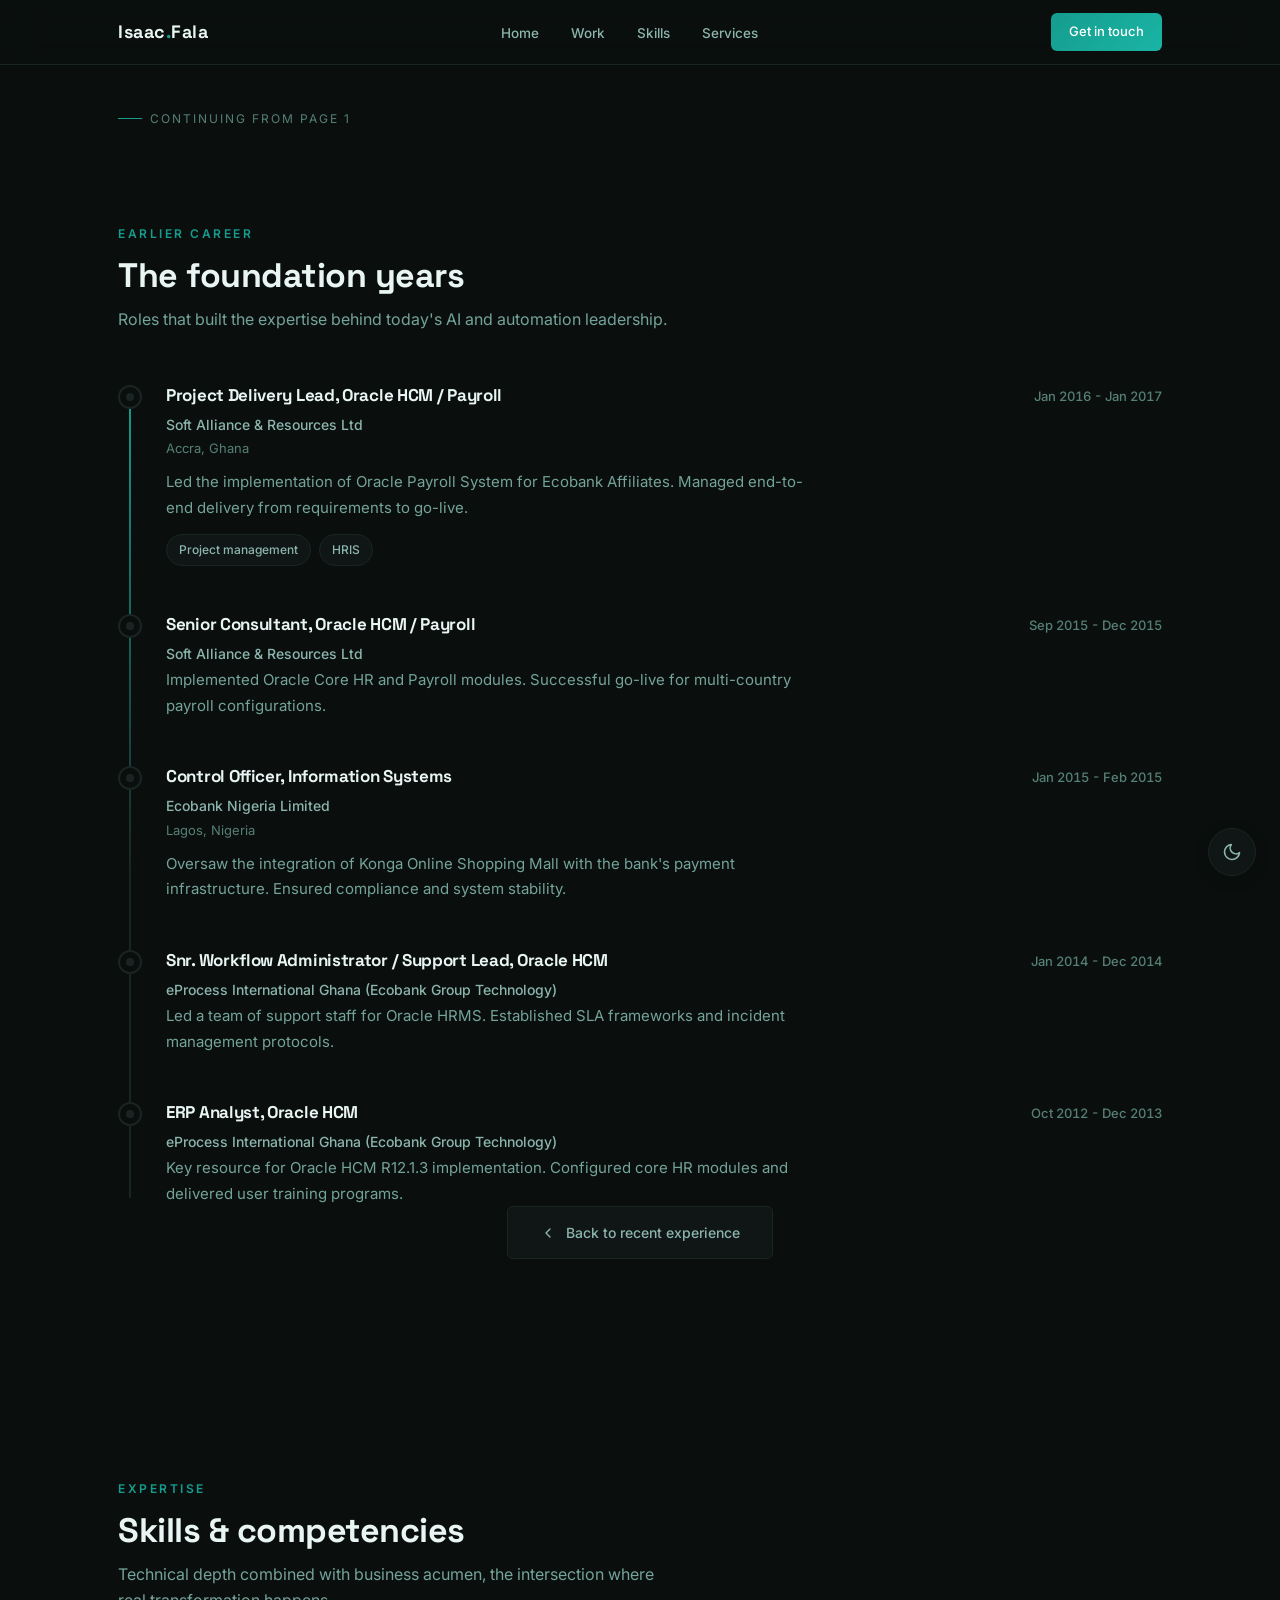
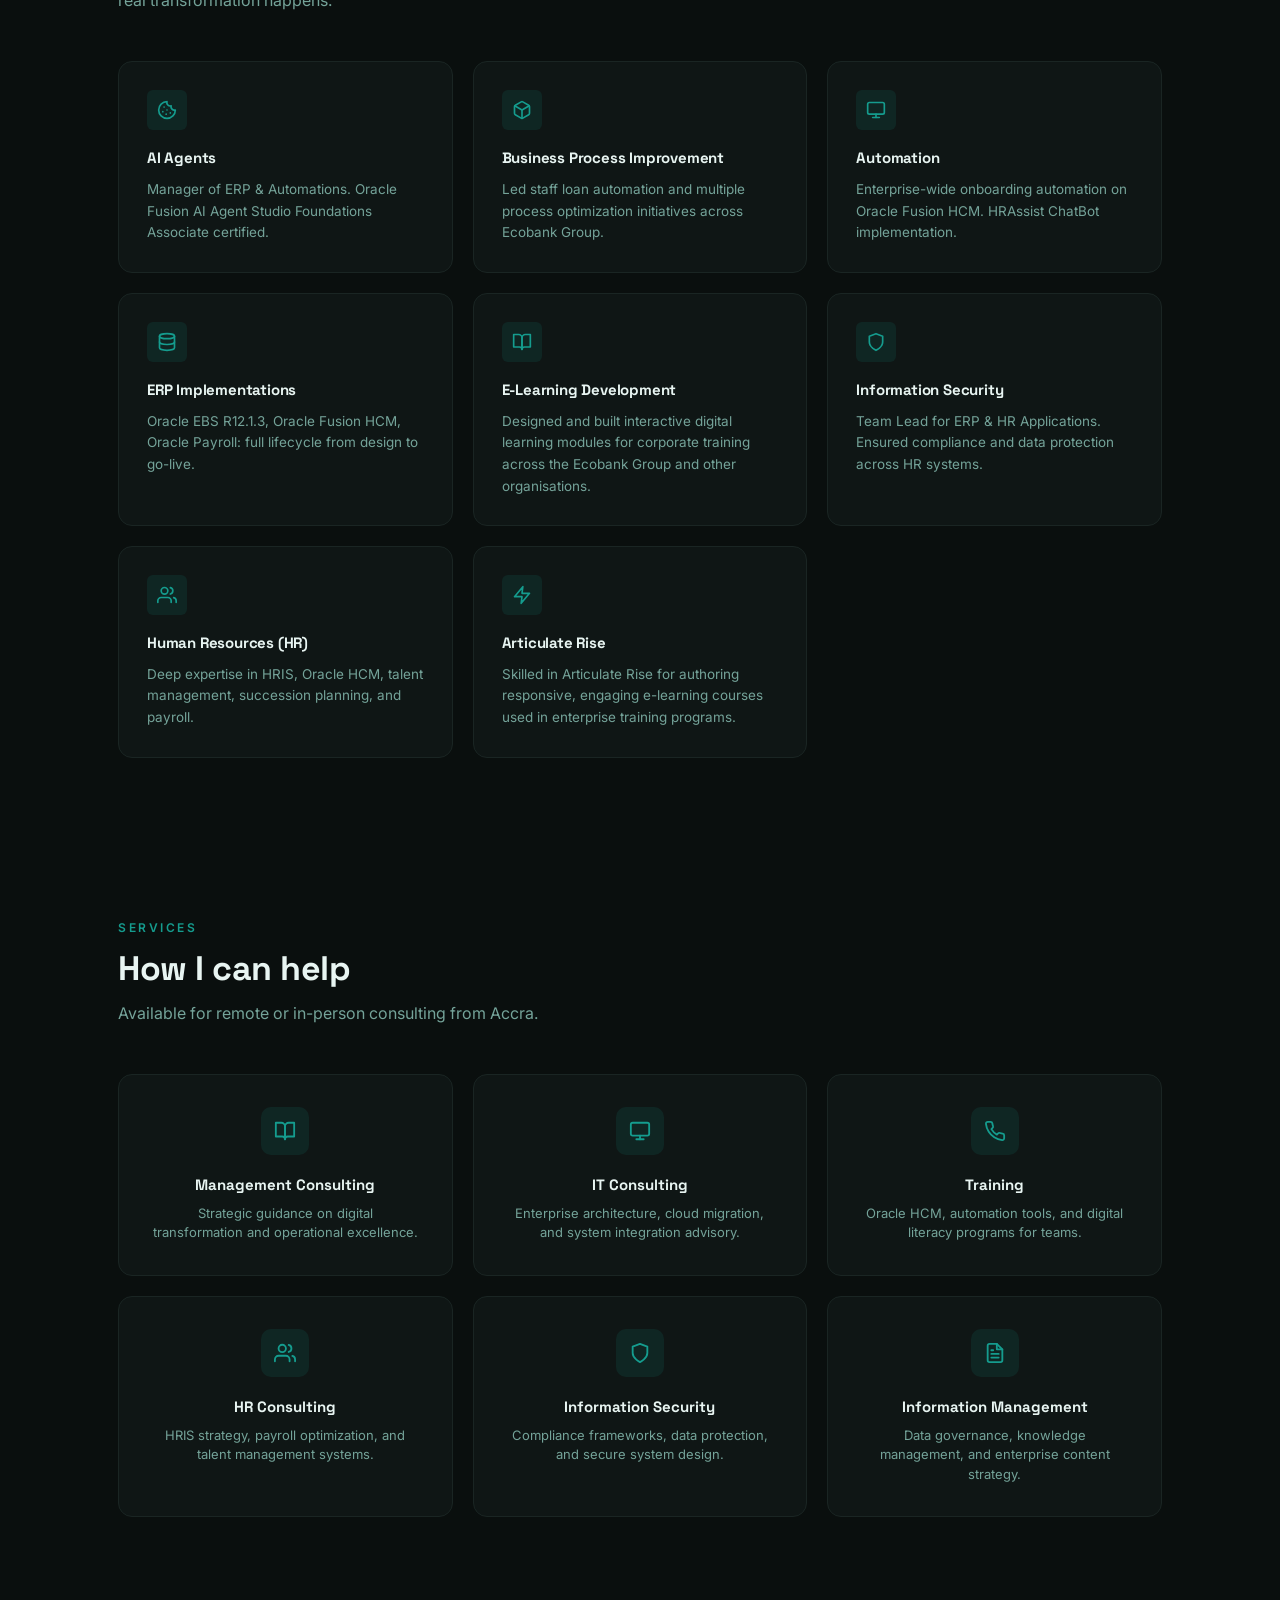
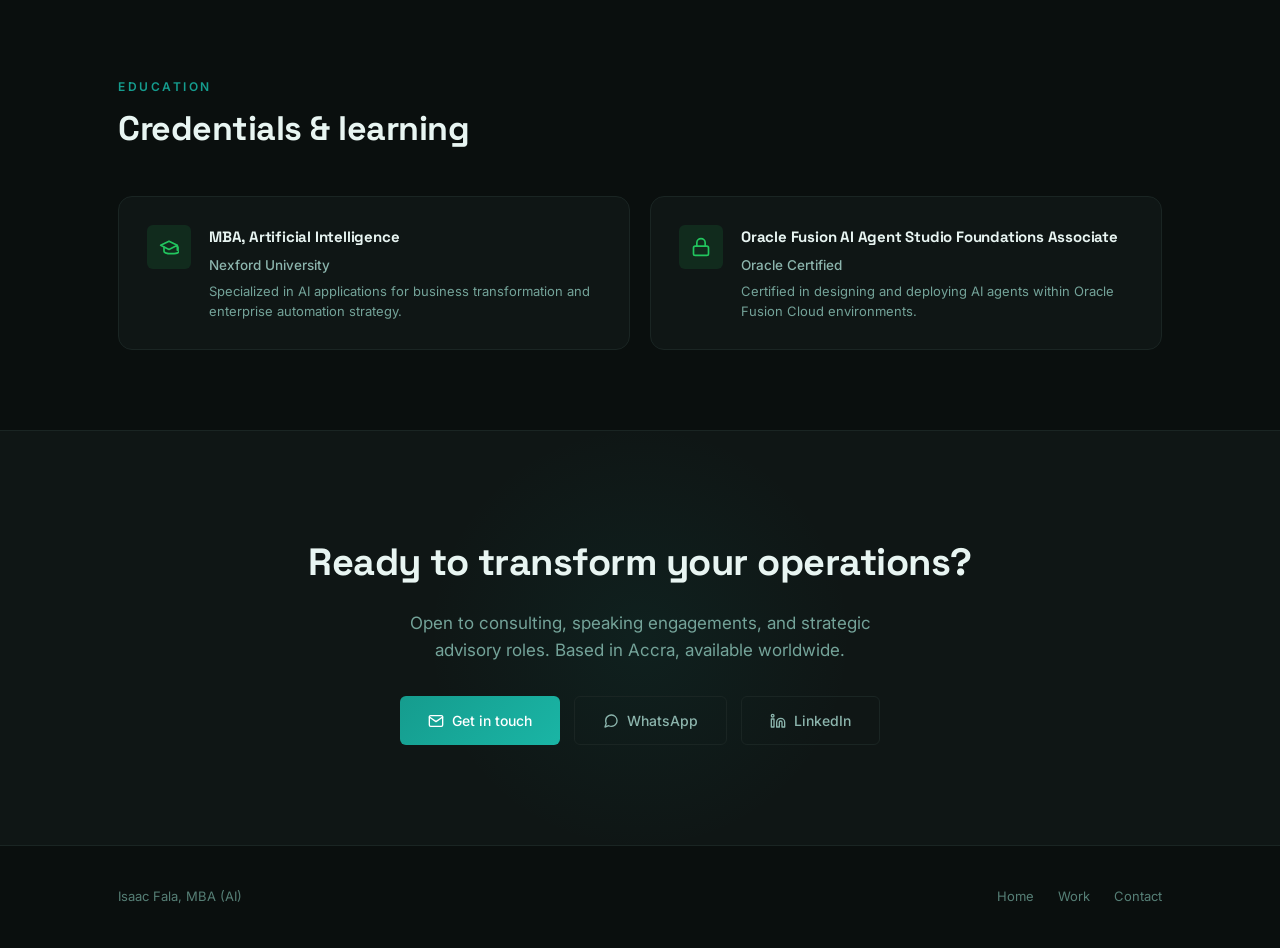
==== commit 9ccac043: "Polish content and design for pitch draft - Reword two LinkedIn-copied skill descriptions into natur" ====
--- a/work.html
+++ b/work.html
@@ -4,9 +4,17 @@
   <meta charset="UTF-8">
   <meta name="viewport" content="width=device-width, initial-scale=1.0">
   <title>Isaac Fala | Skills, Services &amp; Contact</title>
+  <link rel="icon" href="favicon.svg" type="image/svg+xml">
+  <!-- Sharing / preview tags (WhatsApp, LinkedIn, etc.) -->
+  <meta name="description" content="Isaac Fala's skills, services, and career — two decades in Oracle HCM, ERP implementation, automation, and enterprise digital learning across the Ecobank Group.">
+  <meta property="og:type" content="website">
+  <meta property="og:title" content="Isaac Fala — Skills, Services &amp; Contact">
+  <meta property="og:description" content="Oracle HCM, ERP implementation, automation, and enterprise digital learning. Available for consulting, training, and advisory from Accra.">
+  <meta property="og:image" content="profile.jpg">
+  <meta name="twitter:card" content="summary_large_image">
   <link rel="preconnect" href="https://fonts.googleapis.com">
   <link rel="preconnect" href="https://fonts.gstatic.com" crossorigin>
-  <link href="https://fonts.googleapis.com/css2?family=Inter:wght@400;500;600&display=swap" rel="stylesheet">
+  <link href="https://fonts.googleapis.com/css2?family=Inter:wght@400;500;600&family=Space+Grotesk:wght@500;600;700&display=swap" rel="stylesheet">
   <link rel="stylesheet" href="styles.css">
 </head>
 <body class="page-work">
@@ -145,7 +153,7 @@
           <svg viewBox="0 0 24 24" fill="none" stroke="currentColor" stroke-width="2" stroke-linecap="round" stroke-linejoin="round"><path d="M2 3h6a4 4 0 0 1 4 4v14a3 3 0 0 0-3-3H2z"/><path d="M22 3h-6a4 4 0 0 0-4 4v14a3 3 0 0 1 3-3h7z"/></svg>
         </div>
         <div class="skill-title">E-Learning Development</div>
-        <div class="skill-desc">3 experiences at Ecobank Transnational and 2 other companies. Built interactive learning modules.</div>
+        <div class="skill-desc">Designed and built interactive digital learning modules for corporate training across the Ecobank Group and other organisations.</div>
       </div>
       <div class="skill-card reveal">
         <div class="skill-icon">
@@ -166,7 +174,7 @@
           <svg viewBox="0 0 24 24" fill="none" stroke="currentColor" stroke-width="2" stroke-linecap="round" stroke-linejoin="round"><polygon points="13 2 3 14 12 14 11 22 21 10 12 10 13 2"/></svg>
         </div>
         <div class="skill-title">Articulate Rise</div>
-        <div class="skill-desc">4 experiences at Ecobank Transnational and 3 other companies. Built interactive learning modules.</div>
+        <div class="skill-desc">Skilled in Articulate Rise for authoring responsive, engaging e-learning courses used in enterprise training programs.</div>
       </div>
     </div>
   </section>
--- a/styles.css
+++ b/styles.css
@@ -6,17 +6,9 @@
    ========================================================= */
 
 /* ----- Heading font ----------------------------------------
-   Loaded from a third-party CDN. If you want it fully self-
-   contained for hosting, download Gonnex-Bold.woff, drop it
-   next to this file, and change the url() below to
-   url('Gonnex-Bold.woff'). Headings fall back to Inter if it
-   fails to load. */
-@font-face {
-  font-family: 'Gonnex';
-  src: url('https://fonts.cdnfonts.com/s/91555/Gonnex-Bold.woff') format('woff');
-  font-weight: 700;
-  font-display: swap;
-}
+   Headings use 'Space Grotesk', loaded reliably from Google
+   Fonts via the <link> in each page's <head>. Falls back to
+   Inter, then the system sans-serif, if it ever fails to load. */
 
 :root {
   --bg: #0a0f0e;
@@ -26,8 +18,8 @@
   --border-hover: #243330;
   --text-primary: #e8f5f2;
   --text-secondary: #8cb5ad;
-  --text-tertiary: #5a8a80;
-  --text-muted: #3a5c55;
+  --text-tertiary: #74a399;
+  --text-muted: #567f76;
   --accent: #159C8E;
   --accent-light: #C5F2E4;
   --accent-soft: rgba(21, 156, 142, 0.12);
@@ -115,7 +107,7 @@
   justify-content: space-between;
 }
 .nav-logo {
-  font-family: 'Gonnex', 'Inter', sans-serif;
+  font-family: 'Space Grotesk', 'Inter', sans-serif;
   font-weight: 700;
   font-size: 18px;
   letter-spacing: 0.5px;
@@ -225,7 +217,7 @@
   min-width: 0;
 }
 .hero h1 {
-  font-family: 'Gonnex', 'Inter', sans-serif;
+  font-family: 'Space Grotesk', 'Inter', sans-serif;
   font-size: clamp(32px, 4.5vw, 52px);
   font-weight: 700;
   line-height: 1.1;
@@ -373,7 +365,7 @@
   gap: 6px;
 }
 .stat-value {
-  font-family: 'Gonnex', 'Inter', sans-serif;
+  font-family: 'Space Grotesk', 'Inter', sans-serif;
   font-size: 32px;
   font-weight: 700;
   color: var(--text-primary);
@@ -403,7 +395,7 @@
   margin-bottom: 12px;
 }
 .section-title {
-  font-family: 'Gonnex', 'Inter', sans-serif;
+  font-family: 'Space Grotesk', 'Inter', sans-serif;
   font-size: clamp(26px, 3.2vw, 38px);
   font-weight: 700;
   letter-spacing: -0.5px;
@@ -507,7 +499,7 @@
   margin-bottom: 4px;
 }
 .timeline-role {
-  font-family: 'Gonnex', 'Inter', sans-serif;
+  font-family: 'Space Grotesk', 'Inter', sans-serif;
   font-size: 17px;
   font-weight: 700;
   color: var(--text-primary);
@@ -613,7 +605,7 @@
   margin-bottom: 8px;
 }
 .project-title {
-  font-family: 'Gonnex', 'Inter', sans-serif;
+  font-family: 'Space Grotesk', 'Inter', sans-serif;
   font-size: 16px;
   font-weight: 700;
   color: var(--text-primary);
@@ -687,7 +679,7 @@
 }
 .skill-icon svg { width: 20px; height: 20px; color: var(--accent); }
 .skill-title {
-  font-family: 'Gonnex', 'Inter', sans-serif;
+  font-family: 'Space Grotesk', 'Inter', sans-serif;
   font-size: 15px;
   font-weight: 700;
   color: var(--text-primary);
@@ -731,7 +723,7 @@
 }
 .service-icon svg { width: 22px; height: 22px; color: var(--accent); }
 .service-name {
-  font-family: 'Gonnex', 'Inter', sans-serif;
+  font-family: 'Space Grotesk', 'Inter', sans-serif;
   font-size: 15px;
   font-weight: 700;
   color: var(--text-primary);
@@ -774,7 +766,7 @@
 }
 .edu-icon svg { width: 20px; height: 20px; color: var(--green); }
 .edu-title {
-  font-family: 'Gonnex', 'Inter', sans-serif;
+  font-family: 'Space Grotesk', 'Inter', sans-serif;
   font-size: 15px;
   font-weight: 700;
   color: var(--text-primary);
@@ -819,7 +811,7 @@
   z-index: 1;
 }
 .cta-title {
-  font-family: 'Gonnex', 'Inter', sans-serif;
+  font-family: 'Space Grotesk', 'Inter', sans-serif;
   font-size: clamp(26px, 3.2vw, 38px);
   font-weight: 700;
   letter-spacing: -0.5px;
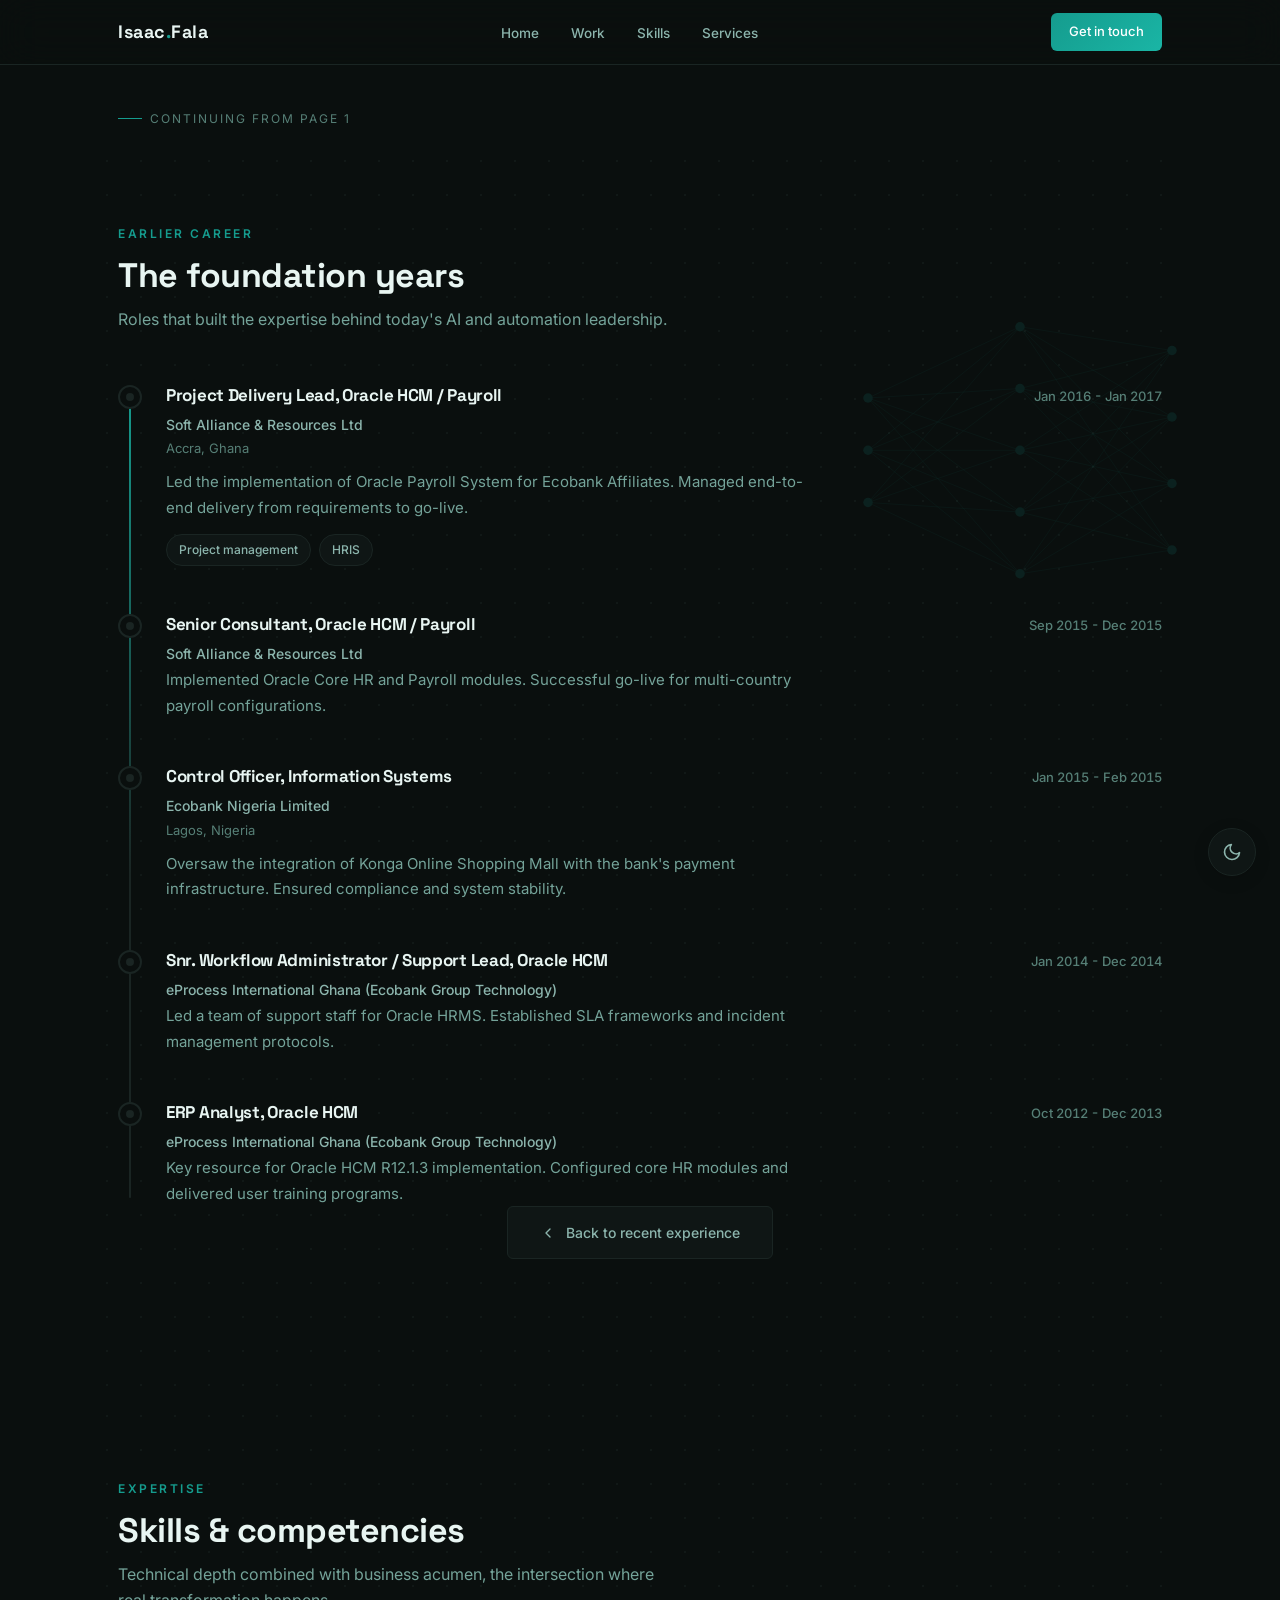
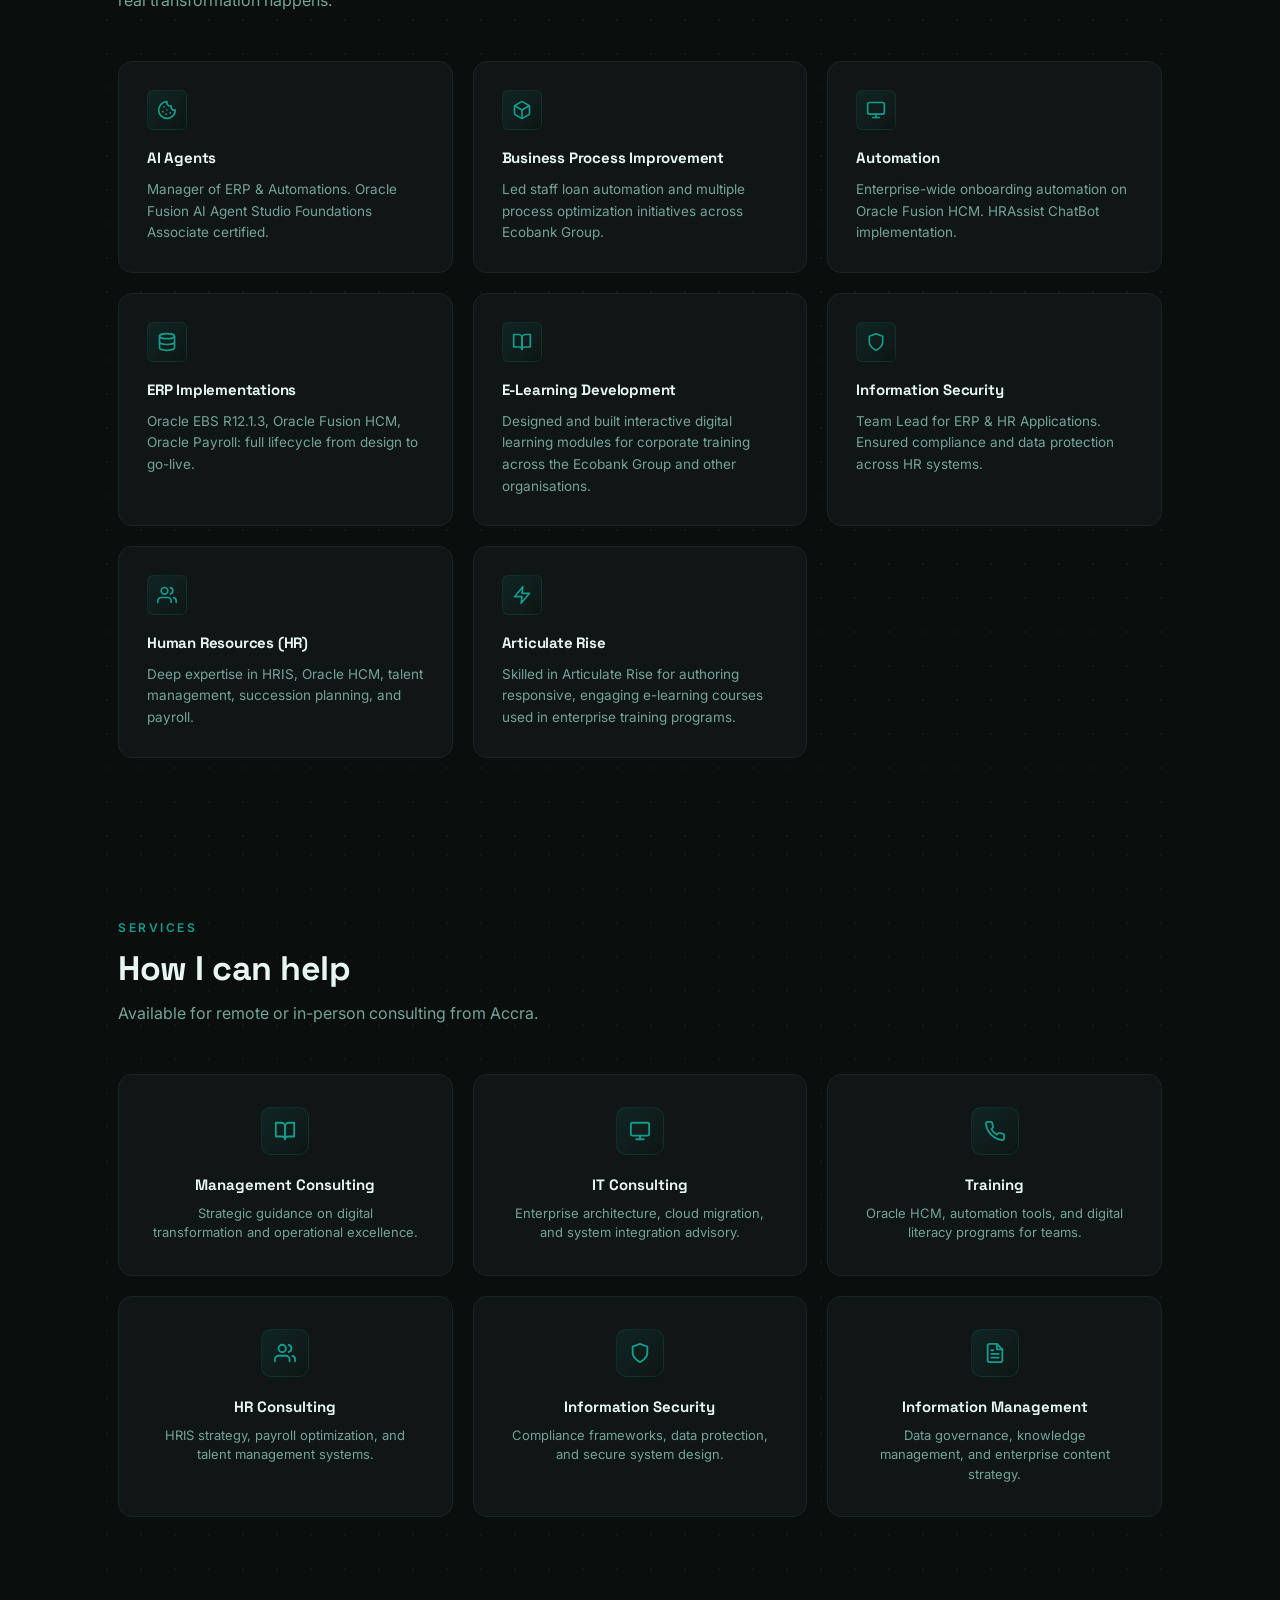
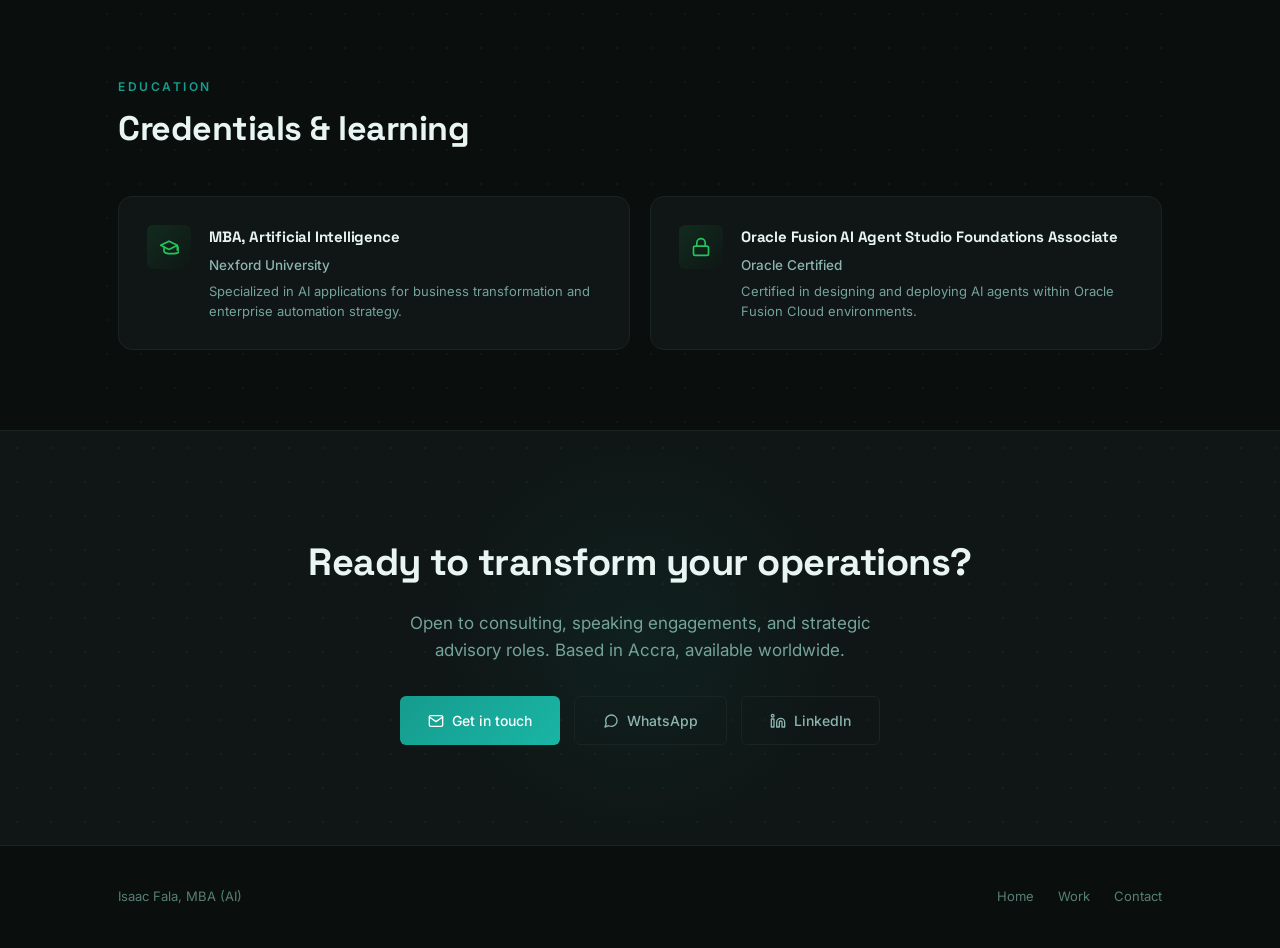
==== commit 68b73173: "Add theme-adaptive visuals to reduce text-heavy feel - Neural-network motif in the home hero (recolo" ====
--- a/work.html
+++ b/work.html
@@ -46,6 +46,7 @@
   </div>
   <!-- EARLIER EXPERIENCE -->
   <section class="section" id="experience">
+    <div class="exp-net" aria-hidden="true"><svg viewBox="0 0 400 350" fill="none" xmlns="http://www.w3.org/2000/svg"><line class="edge" x1="40" y1="70" x2="200" y2="45"/><line class="edge" x1="40" y1="70" x2="200" y2="110"/><line class="edge" x1="40" y1="70" x2="200" y2="175"/><line class="edge" x1="40" y1="70" x2="200" y2="240"/><line class="edge" x1="40" y1="70" x2="200" y2="305"/><line class="edge" x1="40" y1="140" x2="200" y2="45"/><line class="edge" x1="40" y1="140" x2="200" y2="110"/><line class="edge" x1="40" y1="140" x2="200" y2="175"/><line class="edge" x1="40" y1="140" x2="200" y2="240"/><line class="edge" x1="40" y1="140" x2="200" y2="305"/><line class="edge" x1="40" y1="210" x2="200" y2="45"/><line class="edge" x1="40" y1="210" x2="200" y2="110"/><line class="edge" x1="40" y1="210" x2="200" y2="175"/><line class="edge" x1="40" y1="210" x2="200" y2="240"/><line class="edge" x1="40" y1="210" x2="200" y2="305"/><line class="edge" x1="40" y1="280" x2="200" y2="45"/><line class="edge" x1="40" y1="280" x2="200" y2="110"/><line class="edge" x1="40" y1="280" x2="200" y2="175"/><line class="edge" x1="40" y1="280" x2="200" y2="240"/><line class="edge" x1="40" y1="280" x2="200" y2="305"/><line class="edge" x1="200" y1="45" x2="360" y2="120"/><line class="edge" x1="200" y1="45" x2="360" y2="175"/><line class="edge" x1="200" y1="45" x2="360" y2="230"/><line class="edge" x1="200" y1="110" x2="360" y2="120"/><line class="edge" x1="200" y1="110" x2="360" y2="175"/><line class="edge" x1="200" y1="110" x2="360" y2="230"/><line class="edge" x1="200" y1="175" x2="360" y2="120"/><line class="edge" x1="200" y1="175" x2="360" y2="175"/><line class="edge" x1="200" y1="175" x2="360" y2="230"/><line class="edge" x1="200" y1="240" x2="360" y2="120"/><line class="edge" x1="200" y1="240" x2="360" y2="175"/><line class="edge" x1="200" y1="240" x2="360" y2="230"/><line class="edge" x1="200" y1="305" x2="360" y2="120"/><line class="edge" x1="200" y1="305" x2="360" y2="175"/><line class="edge" x1="200" y1="305" x2="360" y2="230"/><circle class="node pulse" cx="40" cy="70" r="5" style="animation-duration:2.4s"/><circle class="node" cx="40" cy="140" r="5" style="animation-duration:2.8s"/><circle class="node" cx="40" cy="210" r="5" style="animation-duration:3.2s"/><circle class="node pulse" cx="40" cy="280" r="5" style="animation-duration:3.6s"/><circle class="node" cx="200" cy="45" r="5" style="animation-duration:4s"/><circle class="node" cx="200" cy="110" r="5" style="animation-duration:2.4s"/><circle class="node pulse" cx="200" cy="175" r="5" style="animation-duration:2.8s"/><circle class="node" cx="200" cy="240" r="5" style="animation-duration:3.2s"/><circle class="node" cx="200" cy="305" r="5" style="animation-duration:3.6s"/><circle class="node pulse" cx="360" cy="120" r="5" style="animation-duration:4s"/><circle class="node" cx="360" cy="175" r="5" style="animation-duration:2.4s"/><circle class="node" cx="360" cy="230" r="5" style="animation-duration:2.8s"/></svg></div>
     <div class="section-header reveal">
       <div class="section-eyebrow">Earlier Career</div>
       <h2 class="section-title">The foundation years</h2>
--- a/styles.css
+++ b/styles.css
@@ -26,6 +26,7 @@
   --accent-glow: rgba(21, 156, 142, 0.08);
   --green: #22c55e;
   --green-soft: rgba(34, 197, 94, 0.12);
+  --grid-dot: rgba(140, 181, 173, 0.06);
   --radius-sm: 6px;
   --radius-md: 10px;
   --radius-lg: 14px;
@@ -47,6 +48,7 @@
   --accent-glow: rgba(13, 122, 110, 0.06);
   --green: #16a34a;
   --green-soft: rgba(22, 163, 74, 0.08);
+  --grid-dot: rgba(13, 31, 28, 0.05);
 }
 * { margin: 0; padding: 0; box-sizing: border-box; }
 html { scroll-behavior: smooth; }
@@ -876,6 +878,104 @@
   padding: 0 28px 60px;
   max-width: 1100px;
   margin: 0 auto;
+}
+
+/* ===== VISUAL ACCENTS (added) =====================================
+   Theme-adaptive decorative graphics: hero neural-network motif,
+   faint dot-grid texture on flat sections, and a subtle domain
+   glyph watermark on each project card. All use theme variables so
+   they recolor themselves in light and dark mode. */
+
+/* Hero neural-network graphic (home) */
+.hero-net {
+  position: absolute;
+  top: 50%;
+  right: -30px;
+  transform: translateY(-50%);
+  width: min(560px, 50vw);
+  color: var(--accent);
+  opacity: 0.16;
+  pointer-events: none;
+  z-index: 0;
+}
+[data-theme="light"] .hero-net { opacity: 0.30; }
+.hero-net svg { width: 100%; height: auto; display: block; }
+.hero-net .edge { stroke: currentColor; stroke-width: 1; opacity: 0.45; }
+.hero-net .node { fill: currentColor; }
+.hero-net .pulse { animation: nodePulse ease-in-out infinite; transform-origin: center; }
+@keyframes nodePulse { 0%, 100% { opacity: 0.35; } 50% { opacity: 1; } }
+
+/* Dot-grid texture on flat full-width bands */
+.stats-strip,
+.cta-section {
+  background-color: var(--surface);
+  background-image: radial-gradient(var(--grid-dot) 1px, transparent 1px);
+  background-size: 34px 34px;
+}
+
+/* Domain glyph watermark on project cards */
+.project-glyph {
+  position: absolute;
+  top: -14px;
+  right: -14px;
+  width: 118px;
+  height: 118px;
+  color: var(--accent);
+  opacity: 0.07;
+  pointer-events: none;
+  z-index: 0;
+}
+[data-theme="light"] .project-glyph { opacity: 0.09; }
+.project-glyph svg { width: 100%; height: 100%; }
+.project-card > *:not(.project-glyph) { position: relative; z-index: 1; }
+
+@media (max-width: 900px) {
+  .hero-net { opacity: 0.10; right: -22%; width: 80%; }
+  [data-theme="light"] .hero-net { opacity: 0.16; }
+}
+@media (max-width: 600px) {
+  .hero-net { display: none; }
+}
+@media (prefers-reduced-motion: reduce) {
+  .hero-net .pulse { animation: none; opacity: 0.7; }
+}
+
+/* Faint dot-grid texture behind main sections (both pages) */
+.section {
+  background-image: radial-gradient(var(--grid-dot) 1px, transparent 1px);
+  background-size: 34px 34px;
+}
+
+/* Mirrored network motif filling the timeline's empty side (work) */
+.page-work #experience { position: relative; }
+.page-work #experience > *:not(.exp-net) { position: relative; z-index: 1; }
+.exp-net {
+  position: absolute;
+  top: 140px;
+  right: -20px;
+  width: min(380px, 36vw);
+  color: var(--accent);
+  opacity: 0.13;
+  pointer-events: none;
+  z-index: 0;
+  transform: scaleX(-1);
+}
+[data-theme="light"] .exp-net { opacity: 0.22; }
+.exp-net svg { width: 100%; height: auto; display: block; }
+.exp-net .edge { stroke: currentColor; stroke-width: 1; opacity: 0.45; }
+.exp-net .node { fill: currentColor; }
+.exp-net .pulse { animation: nodePulse ease-in-out infinite; transform-origin: center; }
+@media (max-width: 900px) { .exp-net { opacity: 0.08; width: 55%; } }
+@media (max-width: 600px) { .exp-net { display: none; } }
+@media (prefers-reduced-motion: reduce) { .exp-net .pulse { animation: none; opacity: 0.7; } }
+
+/* A touch more depth on the icon tiles */
+.skill-icon, .service-icon {
+  background: linear-gradient(135deg, var(--accent-soft) 0%, transparent 100%);
+  border: 1px solid rgba(21, 156, 142, 0.14);
+}
+.edu-icon {
+  background: linear-gradient(135deg, var(--green-soft) 0%, transparent 100%);
 }
 
 /* ===== SCROLL REVEAL (shared) ===== */
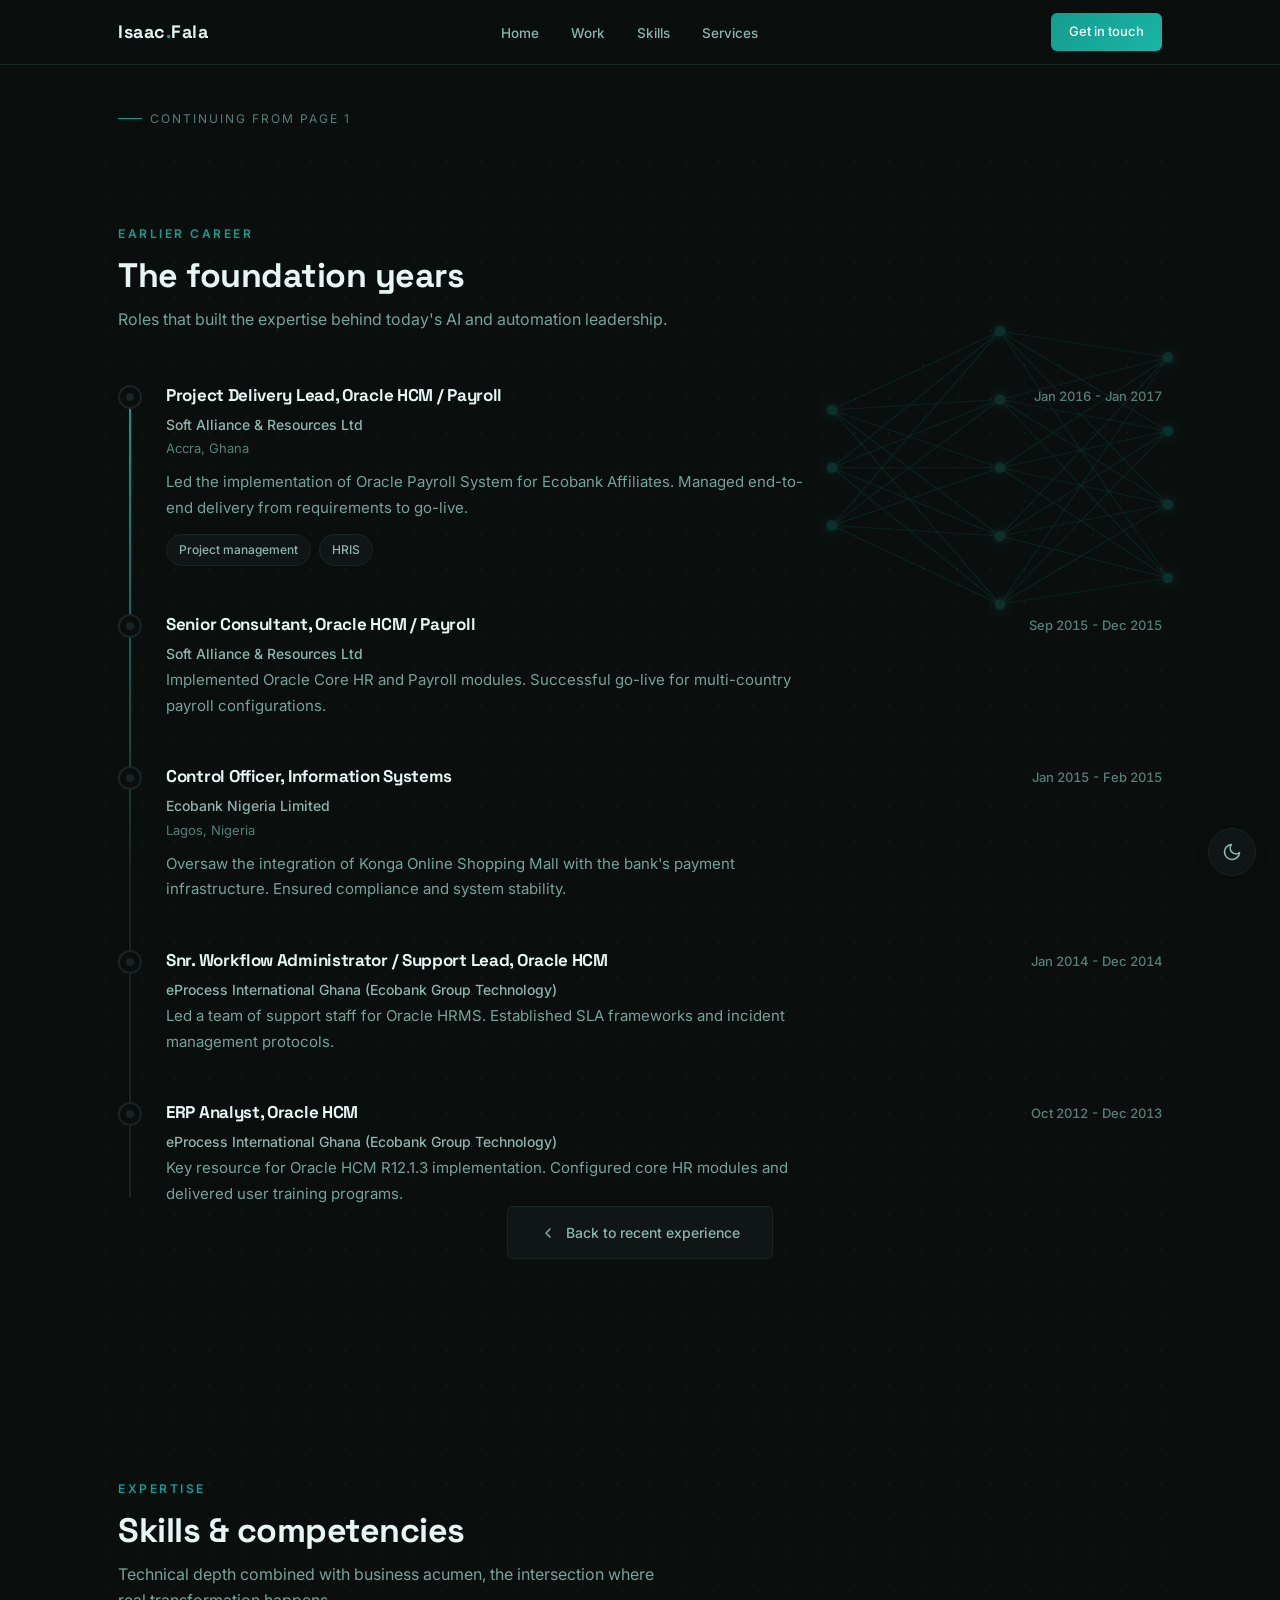
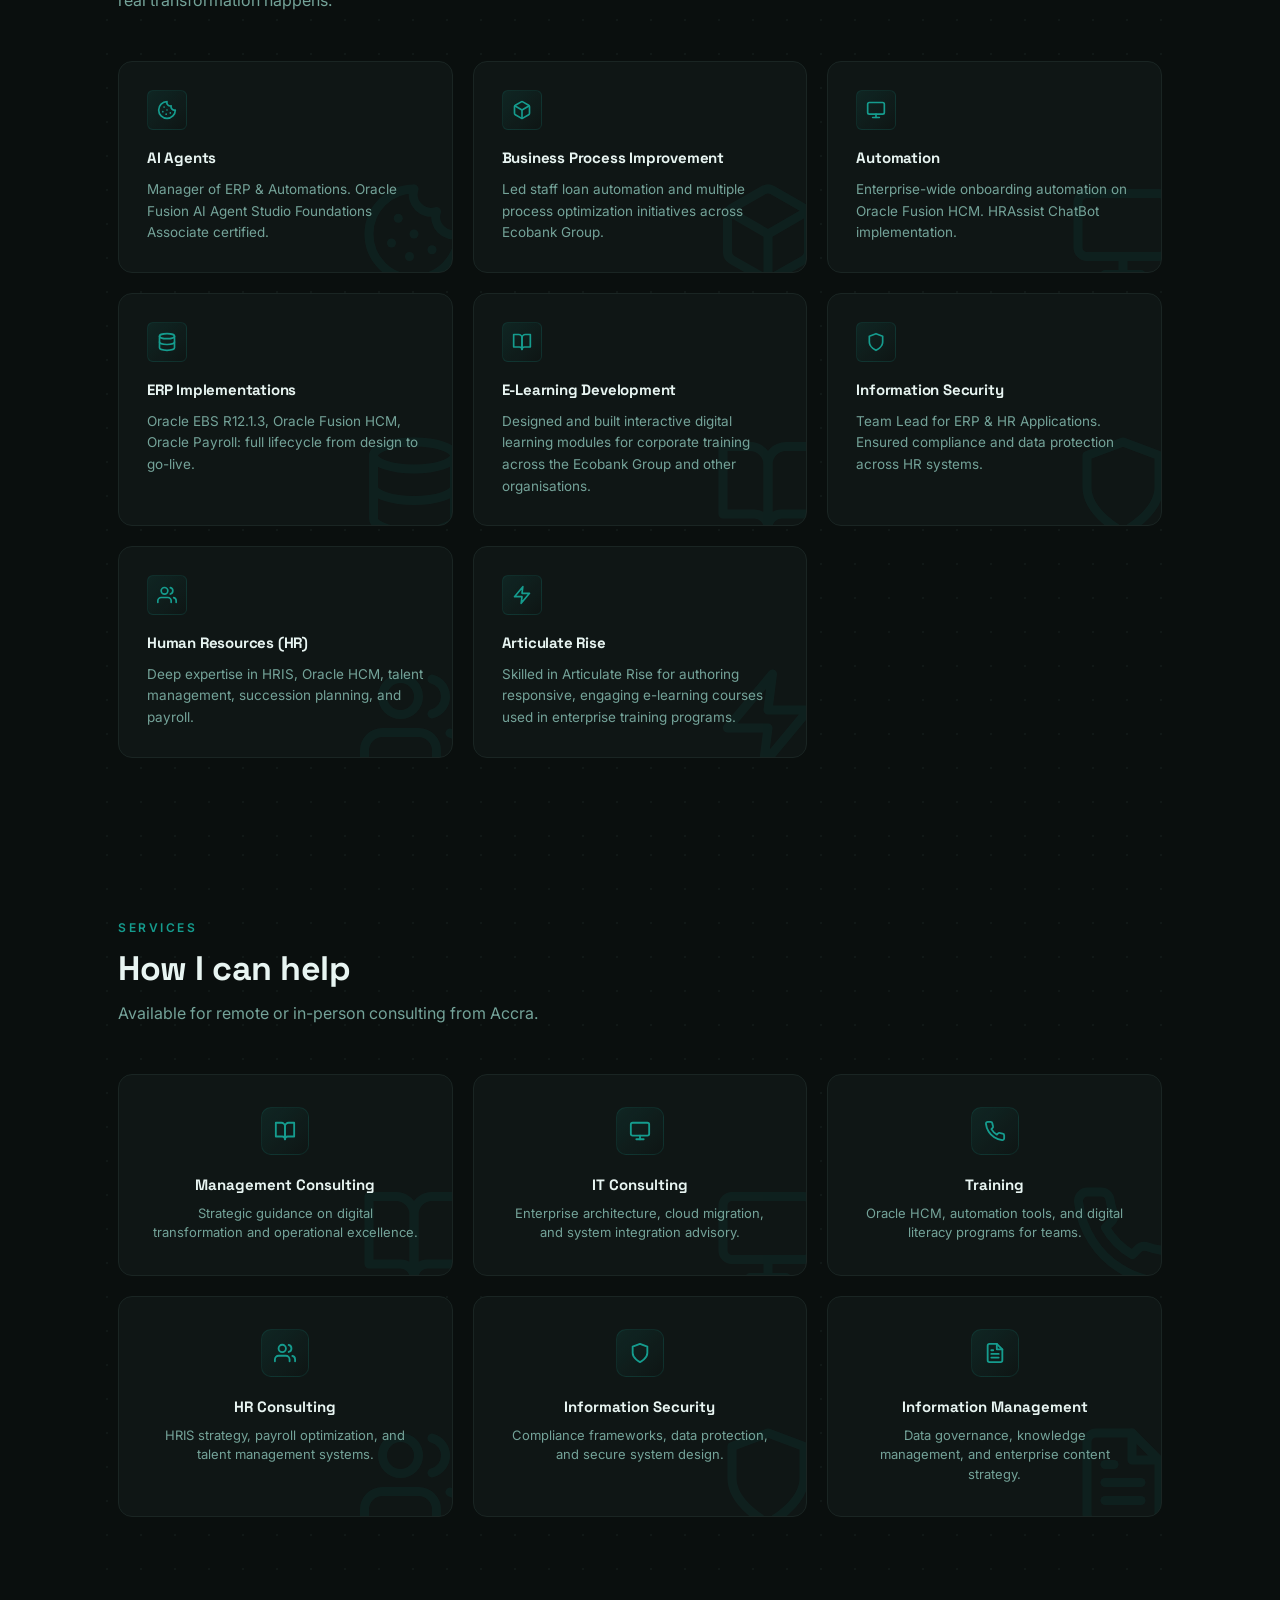
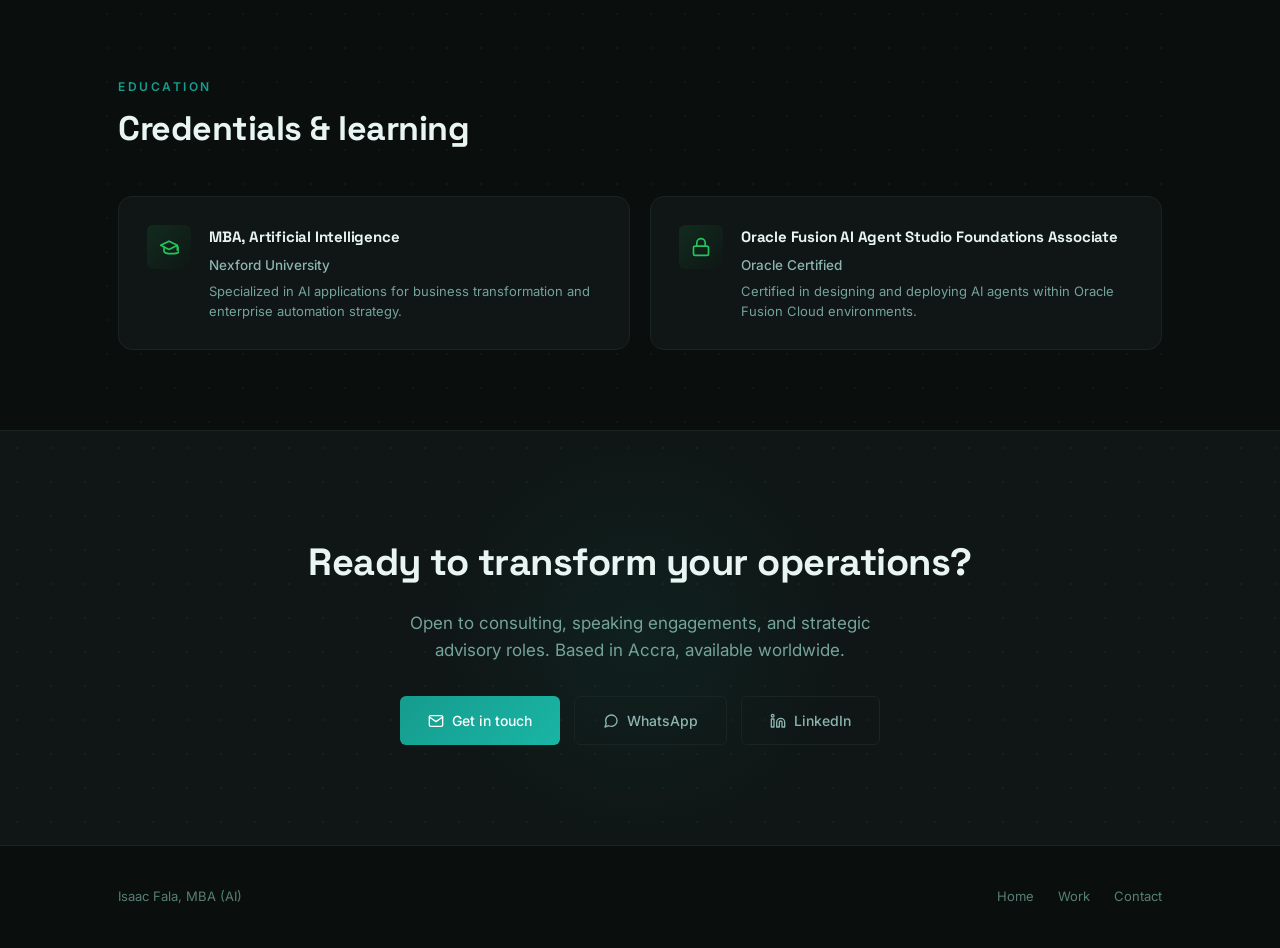
==== commit c43b1750: "Bolder visual pass - Stronger, glowing hero and timeline neural-network graphics - Domain glyph wate" ====
--- a/work.html
+++ b/work.html
@@ -122,6 +122,7 @@
     </div>
     <div class="skills-grid">
       <div class="skill-card reveal">
+        <span class="skill-glyph" aria-hidden="true"><svg viewBox="0 0 24 24" fill="none" stroke="currentColor" stroke-width="2" stroke-linecap="round" stroke-linejoin="round"><path d="M12 2a10 10 0 1 0 10 10 4 4 0 0 1-5-5 4 4 0 0 1-5-5"/><path d="M8.5 8.5v.01"/><path d="M16 15.5v.01"/><path d="M12 12v.01"/><path d="M11 17v.01"/><path d="M7 14v.01"/></svg></span>
         <div class="skill-icon">
           <svg viewBox="0 0 24 24" fill="none" stroke="currentColor" stroke-width="2" stroke-linecap="round" stroke-linejoin="round"><path d="M12 2a10 10 0 1 0 10 10 4 4 0 0 1-5-5 4 4 0 0 1-5-5"/><path d="M8.5 8.5v.01"/><path d="M16 15.5v.01"/><path d="M12 12v.01"/><path d="M11 17v.01"/><path d="M7 14v.01"/></svg>
         </div>
@@ -129,6 +130,7 @@
         <div class="skill-desc">Manager of ERP &amp; Automations. Oracle Fusion AI Agent Studio Foundations Associate certified.</div>
       </div>
       <div class="skill-card reveal">
+        <span class="skill-glyph" aria-hidden="true"><svg viewBox="0 0 24 24" fill="none" stroke="currentColor" stroke-width="2" stroke-linecap="round" stroke-linejoin="round"><path d="M21 16V8a2 2 0 0 0-1-1.73l-7-4a2 2 0 0 0-2 0l-7 4A2 2 0 0 0 3 8v8a2 2 0 0 0 1 1.73l7 4a2 2 0 0 0 2 0l7-4A2 2 0 0 0 21 16z"/><polyline points="3.27 6.96 12 12.01 20.73 6.96"/><line x1="12" y1="22.08" x2="12" y2="12"/></svg></span>
         <div class="skill-icon">
           <svg viewBox="0 0 24 24" fill="none" stroke="currentColor" stroke-width="2" stroke-linecap="round" stroke-linejoin="round"><path d="M21 16V8a2 2 0 0 0-1-1.73l-7-4a2 2 0 0 0-2 0l-7 4A2 2 0 0 0 3 8v8a2 2 0 0 0 1 1.73l7 4a2 2 0 0 0 2 0l7-4A2 2 0 0 0 21 16z"/><polyline points="3.27 6.96 12 12.01 20.73 6.96"/><line x1="12" y1="22.08" x2="12" y2="12"/></svg>
         </div>
@@ -136,6 +138,7 @@
         <div class="skill-desc">Led staff loan automation and multiple process optimization initiatives across Ecobank Group.</div>
       </div>
       <div class="skill-card reveal">
+        <span class="skill-glyph" aria-hidden="true"><svg viewBox="0 0 24 24" fill="none" stroke="currentColor" stroke-width="2" stroke-linecap="round" stroke-linejoin="round"><rect x="2" y="3" width="20" height="14" rx="2" ry="2"/><line x1="8" y1="21" x2="16" y2="21"/><line x1="12" y1="17" x2="12" y2="21"/></svg></span>
         <div class="skill-icon">
           <svg viewBox="0 0 24 24" fill="none" stroke="currentColor" stroke-width="2" stroke-linecap="round" stroke-linejoin="round"><rect x="2" y="3" width="20" height="14" rx="2" ry="2"/><line x1="8" y1="21" x2="16" y2="21"/><line x1="12" y1="17" x2="12" y2="21"/></svg>
         </div>
@@ -143,6 +146,7 @@
         <div class="skill-desc">Enterprise-wide onboarding automation on Oracle Fusion HCM. HRAssist ChatBot implementation.</div>
       </div>
       <div class="skill-card reveal">
+        <span class="skill-glyph" aria-hidden="true"><svg viewBox="0 0 24 24" fill="none" stroke="currentColor" stroke-width="2" stroke-linecap="round" stroke-linejoin="round"><ellipse cx="12" cy="5" rx="9" ry="3"/><path d="M21 12c0 1.66-4 3-9 3s-9-1.34-9-3"/><path d="M3 5v14c0 1.66 4 3 9 3s9-1.34 9-3V5"/></svg></span>
         <div class="skill-icon">
           <svg viewBox="0 0 24 24" fill="none" stroke="currentColor" stroke-width="2" stroke-linecap="round" stroke-linejoin="round"><ellipse cx="12" cy="5" rx="9" ry="3"/><path d="M21 12c0 1.66-4 3-9 3s-9-1.34-9-3"/><path d="M3 5v14c0 1.66 4 3 9 3s9-1.34 9-3V5"/></svg>
         </div>
@@ -150,6 +154,7 @@
         <div class="skill-desc">Oracle EBS R12.1.3, Oracle Fusion HCM, Oracle Payroll: full lifecycle from design to go-live.</div>
       </div>
       <div class="skill-card reveal">
+        <span class="skill-glyph" aria-hidden="true"><svg viewBox="0 0 24 24" fill="none" stroke="currentColor" stroke-width="2" stroke-linecap="round" stroke-linejoin="round"><path d="M2 3h6a4 4 0 0 1 4 4v14a3 3 0 0 0-3-3H2z"/><path d="M22 3h-6a4 4 0 0 0-4 4v14a3 3 0 0 1 3-3h7z"/></svg></span>
         <div class="skill-icon">
           <svg viewBox="0 0 24 24" fill="none" stroke="currentColor" stroke-width="2" stroke-linecap="round" stroke-linejoin="round"><path d="M2 3h6a4 4 0 0 1 4 4v14a3 3 0 0 0-3-3H2z"/><path d="M22 3h-6a4 4 0 0 0-4 4v14a3 3 0 0 1 3-3h7z"/></svg>
         </div>
@@ -157,6 +162,7 @@
         <div class="skill-desc">Designed and built interactive digital learning modules for corporate training across the Ecobank Group and other organisations.</div>
       </div>
       <div class="skill-card reveal">
+        <span class="skill-glyph" aria-hidden="true"><svg viewBox="0 0 24 24" fill="none" stroke="currentColor" stroke-width="2" stroke-linecap="round" stroke-linejoin="round"><path d="M12 22s8-4 8-10V5l-8-3-8 3v7c0 6 8 10 8 10z"/></svg></span>
         <div class="skill-icon">
           <svg viewBox="0 0 24 24" fill="none" stroke="currentColor" stroke-width="2" stroke-linecap="round" stroke-linejoin="round"><path d="M12 22s8-4 8-10V5l-8-3-8 3v7c0 6 8 10 8 10z"/></svg>
         </div>
@@ -164,6 +170,7 @@
         <div class="skill-desc">Team Lead for ERP &amp; HR Applications. Ensured compliance and data protection across HR systems.</div>
       </div>
       <div class="skill-card reveal">
+        <span class="skill-glyph" aria-hidden="true"><svg viewBox="0 0 24 24" fill="none" stroke="currentColor" stroke-width="2" stroke-linecap="round" stroke-linejoin="round"><path d="M17 21v-2a4 4 0 0 0-4-4H5a4 4 0 0 0-4 4v2"/><circle cx="9" cy="7" r="4"/><path d="M23 21v-2a4 4 0 0 0-3-3.87"/><path d="M16 3.13a4 4 0 0 1 0 7.75"/></svg></span>
         <div class="skill-icon">
           <svg viewBox="0 0 24 24" fill="none" stroke="currentColor" stroke-width="2" stroke-linecap="round" stroke-linejoin="round"><path d="M17 21v-2a4 4 0 0 0-4-4H5a4 4 0 0 0-4 4v2"/><circle cx="9" cy="7" r="4"/><path d="M23 21v-2a4 4 0 0 0-3-3.87"/><path d="M16 3.13a4 4 0 0 1 0 7.75"/></svg>
         </div>
@@ -171,6 +178,7 @@
         <div class="skill-desc">Deep expertise in HRIS, Oracle HCM, talent management, succession planning, and payroll.</div>
       </div>
       <div class="skill-card reveal">
+        <span class="skill-glyph" aria-hidden="true"><svg viewBox="0 0 24 24" fill="none" stroke="currentColor" stroke-width="2" stroke-linecap="round" stroke-linejoin="round"><polygon points="13 2 3 14 12 14 11 22 21 10 12 10 13 2"/></svg></span>
         <div class="skill-icon">
           <svg viewBox="0 0 24 24" fill="none" stroke="currentColor" stroke-width="2" stroke-linecap="round" stroke-linejoin="round"><polygon points="13 2 3 14 12 14 11 22 21 10 12 10 13 2"/></svg>
         </div>
@@ -188,6 +196,7 @@
     </div>
     <div class="services-grid">
       <div class="service-card reveal">
+        <span class="service-glyph" aria-hidden="true"><svg viewBox="0 0 24 24" fill="none" stroke="currentColor" stroke-width="2" stroke-linecap="round" stroke-linejoin="round"><path d="M2 3h6a4 4 0 0 1 4 4v14a3 3 0 0 0-3-3H2z"/><path d="M22 3h-6a4 4 0 0 0-4 4v14a3 3 0 0 1 3-3h7z"/></svg></span>
         <div class="service-icon">
           <svg viewBox="0 0 24 24" fill="none" stroke="currentColor" stroke-width="2" stroke-linecap="round" stroke-linejoin="round"><path d="M2 3h6a4 4 0 0 1 4 4v14a3 3 0 0 0-3-3H2z"/><path d="M22 3h-6a4 4 0 0 0-4 4v14a3 3 0 0 1 3-3h7z"/></svg>
         </div>
@@ -195,6 +204,7 @@
         <div class="service-desc">Strategic guidance on digital transformation and operational excellence.</div>
       </div>
       <div class="service-card reveal">
+        <span class="service-glyph" aria-hidden="true"><svg viewBox="0 0 24 24" fill="none" stroke="currentColor" stroke-width="2" stroke-linecap="round" stroke-linejoin="round"><rect x="2" y="3" width="20" height="14" rx="2" ry="2"/><line x1="8" y1="21" x2="16" y2="21"/><line x1="12" y1="17" x2="12" y2="21"/></svg></span>
         <div class="service-icon">
           <svg viewBox="0 0 24 24" fill="none" stroke="currentColor" stroke-width="2" stroke-linecap="round" stroke-linejoin="round"><rect x="2" y="3" width="20" height="14" rx="2" ry="2"/><line x1="8" y1="21" x2="16" y2="21"/><line x1="12" y1="17" x2="12" y2="21"/></svg>
         </div>
@@ -202,6 +212,7 @@
         <div class="service-desc">Enterprise architecture, cloud migration, and system integration advisory.</div>
       </div>
       <div class="service-card reveal">
+        <span class="service-glyph" aria-hidden="true"><svg viewBox="0 0 24 24" fill="none" stroke="currentColor" stroke-width="2" stroke-linecap="round" stroke-linejoin="round"><path d="M22 16.92v3a2 2 0 0 1-2.18 2 19.79 19.79 0 0 1-8.63-3.07 19.5 19.5 0 0 1-6-6 19.79 19.79 0 0 1-3.07-8.67A2 2 0 0 1 4.11 2h3a2 2 0 0 1 2 1.72c.127.96.361 1.903.7 2.81a2 2 0 0 1-.45 2.11L8.09 9.91a16 16 0 0 0 6 6l1.27-1.27a2 2 0 0 1 2.11-.45c.907.339 1.85.573 2.81.7A2 2 0 0 1 22 16.92z"/></svg></span>
         <div class="service-icon">
           <svg viewBox="0 0 24 24" fill="none" stroke="currentColor" stroke-width="2" stroke-linecap="round" stroke-linejoin="round"><path d="M22 16.92v3a2 2 0 0 1-2.18 2 19.79 19.79 0 0 1-8.63-3.07 19.5 19.5 0 0 1-6-6 19.79 19.79 0 0 1-3.07-8.67A2 2 0 0 1 4.11 2h3a2 2 0 0 1 2 1.72c.127.96.361 1.903.7 2.81a2 2 0 0 1-.45 2.11L8.09 9.91a16 16 0 0 0 6 6l1.27-1.27a2 2 0 0 1 2.11-.45c.907.339 1.85.573 2.81.7A2 2 0 0 1 22 16.92z"/></svg>
         </div>
@@ -209,6 +220,7 @@
         <div class="service-desc">Oracle HCM, automation tools, and digital literacy programs for teams.</div>
       </div>
       <div class="service-card reveal">
+        <span class="service-glyph" aria-hidden="true"><svg viewBox="0 0 24 24" fill="none" stroke="currentColor" stroke-width="2" stroke-linecap="round" stroke-linejoin="round"><path d="M17 21v-2a4 4 0 0 0-4-4H5a4 4 0 0 0-4 4v2"/><circle cx="9" cy="7" r="4"/><path d="M23 21v-2a4 4 0 0 0-3-3.87"/><path d="M16 3.13a4 4 0 0 1 0 7.75"/></svg></span>
         <div class="service-icon">
           <svg viewBox="0 0 24 24" fill="none" stroke="currentColor" stroke-width="2" stroke-linecap="round" stroke-linejoin="round"><path d="M17 21v-2a4 4 0 0 0-4-4H5a4 4 0 0 0-4 4v2"/><circle cx="9" cy="7" r="4"/><path d="M23 21v-2a4 4 0 0 0-3-3.87"/><path d="M16 3.13a4 4 0 0 1 0 7.75"/></svg>
         </div>
@@ -216,6 +228,7 @@
         <div class="service-desc">HRIS strategy, payroll optimization, and talent management systems.</div>
       </div>
       <div class="service-card reveal">
+        <span class="service-glyph" aria-hidden="true"><svg viewBox="0 0 24 24" fill="none" stroke="currentColor" stroke-width="2" stroke-linecap="round" stroke-linejoin="round"><path d="M12 22s8-4 8-10V5l-8-3-8 3v7c0 6 8 10 8 10z"/></svg></span>
         <div class="service-icon">
           <svg viewBox="0 0 24 24" fill="none" stroke="currentColor" stroke-width="2" stroke-linecap="round" stroke-linejoin="round"><path d="M12 22s8-4 8-10V5l-8-3-8 3v7c0 6 8 10 8 10z"/></svg>
         </div>
@@ -223,6 +236,7 @@
         <div class="service-desc">Compliance frameworks, data protection, and secure system design.</div>
       </div>
       <div class="service-card reveal">
+        <span class="service-glyph" aria-hidden="true"><svg viewBox="0 0 24 24" fill="none" stroke="currentColor" stroke-width="2" stroke-linecap="round" stroke-linejoin="round"><path d="M14 2H6a2 2 0 0 0-2 2v16a2 2 0 0 0 2 2h12a2 2 0 0 0 2-2V8z"/><polyline points="14 2 14 8 20 8"/><line x1="16" y1="13" x2="8" y2="13"/><line x1="16" y1="17" x2="8" y2="17"/><polyline points="10 9 9 9 8 9"/></svg></span>
         <div class="service-icon">
           <svg viewBox="0 0 24 24" fill="none" stroke="currentColor" stroke-width="2" stroke-linecap="round" stroke-linejoin="round"><path d="M14 2H6a2 2 0 0 0-2 2v16a2 2 0 0 0 2 2h12a2 2 0 0 0 2-2V8z"/><polyline points="14 2 14 8 20 8"/><line x1="16" y1="13" x2="8" y2="13"/><line x1="16" y1="17" x2="8" y2="17"/><polyline points="10 9 9 9 8 9"/></svg>
         </div>
--- a/styles.css
+++ b/styles.css
@@ -366,6 +366,18 @@
   flex-direction: column;
   gap: 6px;
 }
+.stat-icon {
+  width: 28px;
+  height: 28px;
+  border-radius: var(--radius-sm);
+  background: linear-gradient(135deg, var(--accent-soft) 0%, transparent 100%);
+  border: 1px solid rgba(21, 156, 142, 0.14);
+  display: flex;
+  align-items: center;
+  justify-content: center;
+  margin-bottom: 8px;
+}
+.stat-icon svg { width: 16px; height: 16px; color: var(--accent); }
 .stat-value {
   font-family: 'Space Grotesk', 'Inter', sans-serif;
   font-size: 32px;
@@ -892,16 +904,16 @@
   top: 50%;
   right: -30px;
   transform: translateY(-50%);
-  width: min(560px, 50vw);
+  width: min(640px, 55vw);
   color: var(--accent);
-  opacity: 0.16;
+  opacity: 0.32;
   pointer-events: none;
   z-index: 0;
 }
-[data-theme="light"] .hero-net { opacity: 0.30; }
+[data-theme="light"] .hero-net { opacity: 0.42; }
 .hero-net svg { width: 100%; height: auto; display: block; }
-.hero-net .edge { stroke: currentColor; stroke-width: 1; opacity: 0.45; }
-.hero-net .node { fill: currentColor; }
+.hero-net .edge { stroke: currentColor; stroke-width: 1.1; opacity: 0.55; }
+.hero-net .node { fill: currentColor; filter: drop-shadow(0 0 5px currentColor); }
 .hero-net .pulse { animation: nodePulse ease-in-out infinite; transform-origin: center; }
 @keyframes nodePulse { 0%, 100% { opacity: 0.35; } 50% { opacity: 1; } }
 
@@ -918,14 +930,14 @@
   position: absolute;
   top: -14px;
   right: -14px;
-  width: 118px;
-  height: 118px;
+  width: 140px;
+  height: 140px;
   color: var(--accent);
-  opacity: 0.07;
+  opacity: 0.11;
   pointer-events: none;
   z-index: 0;
 }
-[data-theme="light"] .project-glyph { opacity: 0.09; }
+[data-theme="light"] .project-glyph { opacity: 0.13; }
 .project-glyph svg { width: 100%; height: 100%; }
 .project-card > *:not(.project-glyph) { position: relative; z-index: 1; }
 
@@ -953,17 +965,17 @@
   position: absolute;
   top: 140px;
   right: -20px;
-  width: min(380px, 36vw);
+  width: min(420px, 40vw);
   color: var(--accent);
-  opacity: 0.13;
+  opacity: 0.24;
   pointer-events: none;
   z-index: 0;
   transform: scaleX(-1);
 }
-[data-theme="light"] .exp-net { opacity: 0.22; }
+[data-theme="light"] .exp-net { opacity: 0.34; }
 .exp-net svg { width: 100%; height: auto; display: block; }
-.exp-net .edge { stroke: currentColor; stroke-width: 1; opacity: 0.45; }
-.exp-net .node { fill: currentColor; }
+.exp-net .edge { stroke: currentColor; stroke-width: 1.1; opacity: 0.55; }
+.exp-net .node { fill: currentColor; filter: drop-shadow(0 0 5px currentColor); }
 .exp-net .pulse { animation: nodePulse ease-in-out infinite; transform-origin: center; }
 @media (max-width: 900px) { .exp-net { opacity: 0.08; width: 55%; } }
 @media (max-width: 600px) { .exp-net { display: none; } }
@@ -977,6 +989,36 @@
 .edu-icon {
   background: linear-gradient(135deg, var(--green-soft) 0%, transparent 100%);
 }
+
+/* Domain glyph watermark on skill & service cards */
+.skill-card, .service-card { position: relative; overflow: hidden; }
+.skill-glyph, .service-glyph {
+  position: absolute;
+  right: -16px;
+  bottom: -16px;
+  width: 108px;
+  height: 108px;
+  color: var(--accent);
+  opacity: 0.08;
+  pointer-events: none;
+  z-index: 0;
+}
+[data-theme="light"] .skill-glyph, [data-theme="light"] .service-glyph { opacity: 0.10; }
+.skill-glyph svg, .service-glyph svg { width: 100%; height: 100%; }
+.skill-card > *:not(.skill-glyph), .service-card > *:not(.service-glyph) { position: relative; z-index: 1; }
+
+/* Accent bar that lights up on hover (skill & service cards) */
+.skill-card::before, .service-card::before {
+  content: '';
+  position: absolute;
+  top: 0; left: 0; right: 0;
+  height: 2px;
+  background: linear-gradient(90deg, var(--accent), transparent);
+  opacity: 0;
+  transition: opacity var(--transition);
+  z-index: 2;
+}
+.skill-card:hover::before, .service-card:hover::before { opacity: 1; }
 
 /* ===== SCROLL REVEAL (shared) ===== */
 .reveal {
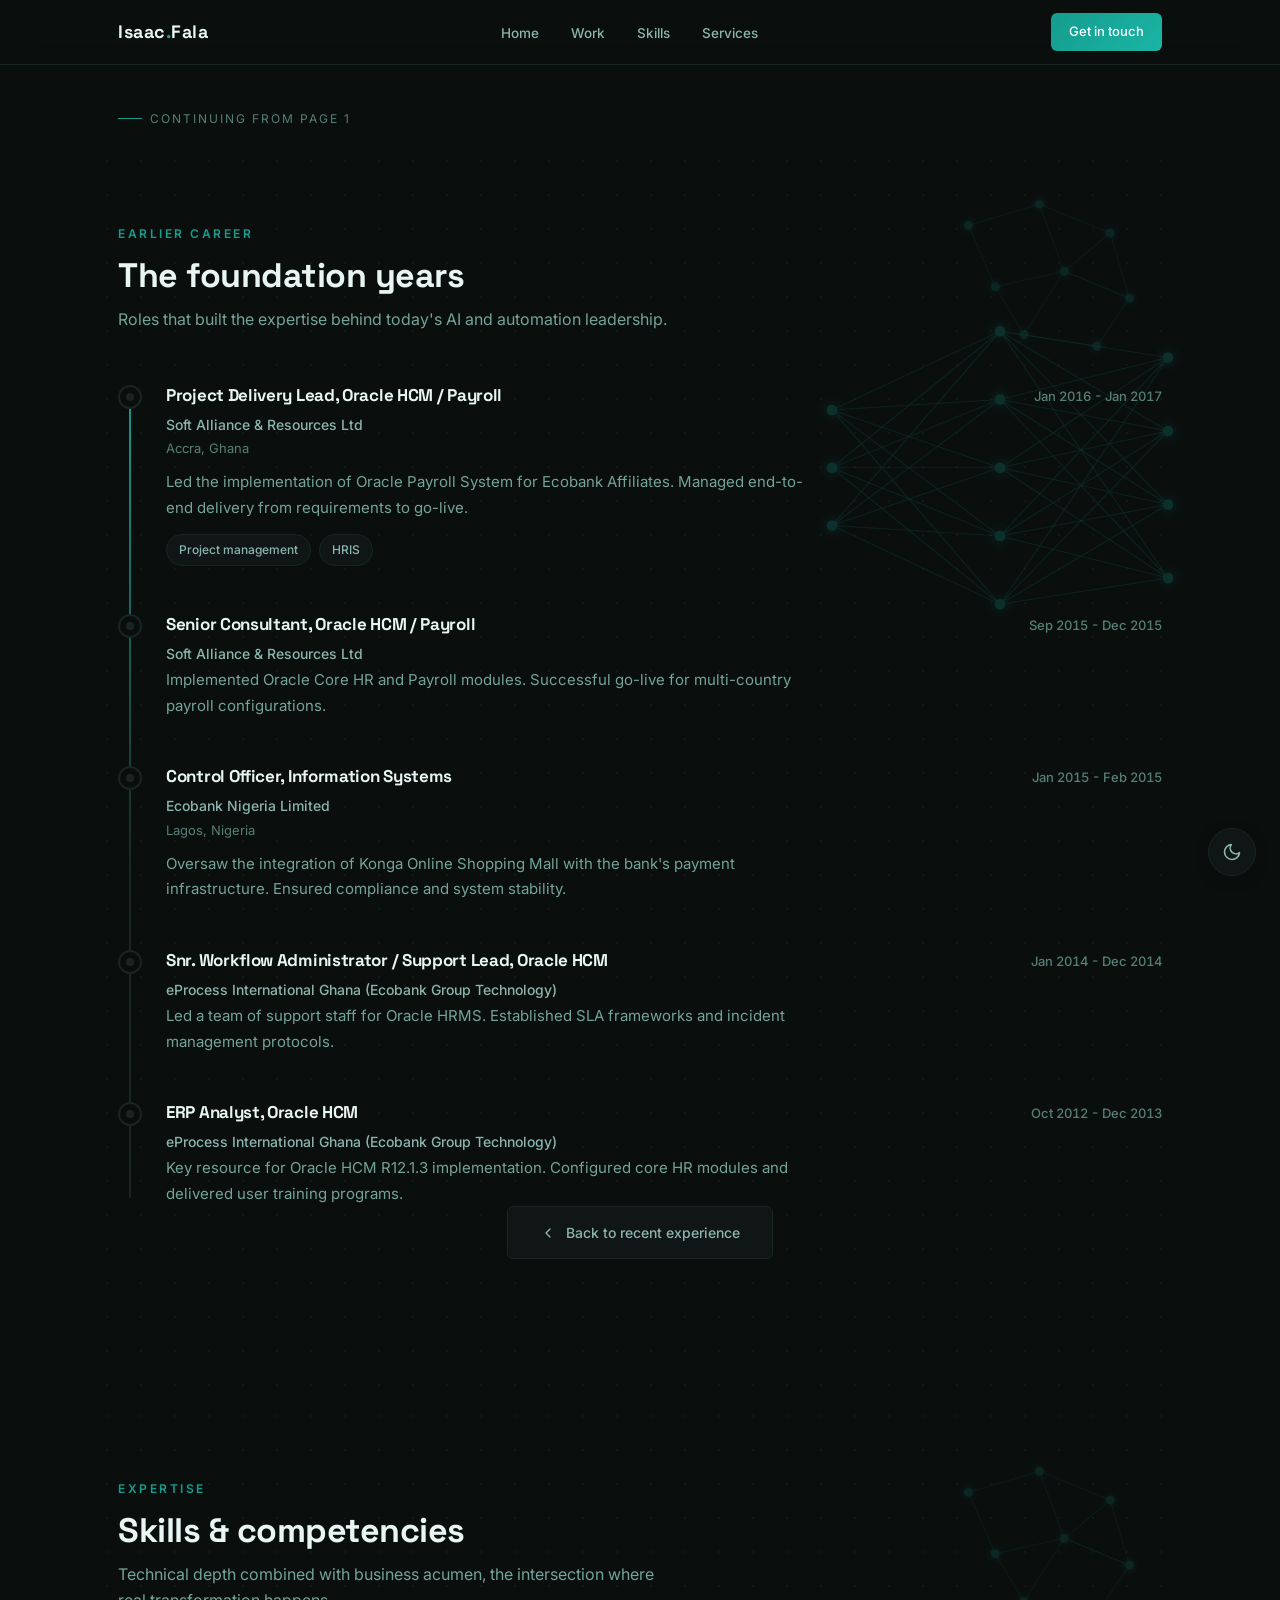
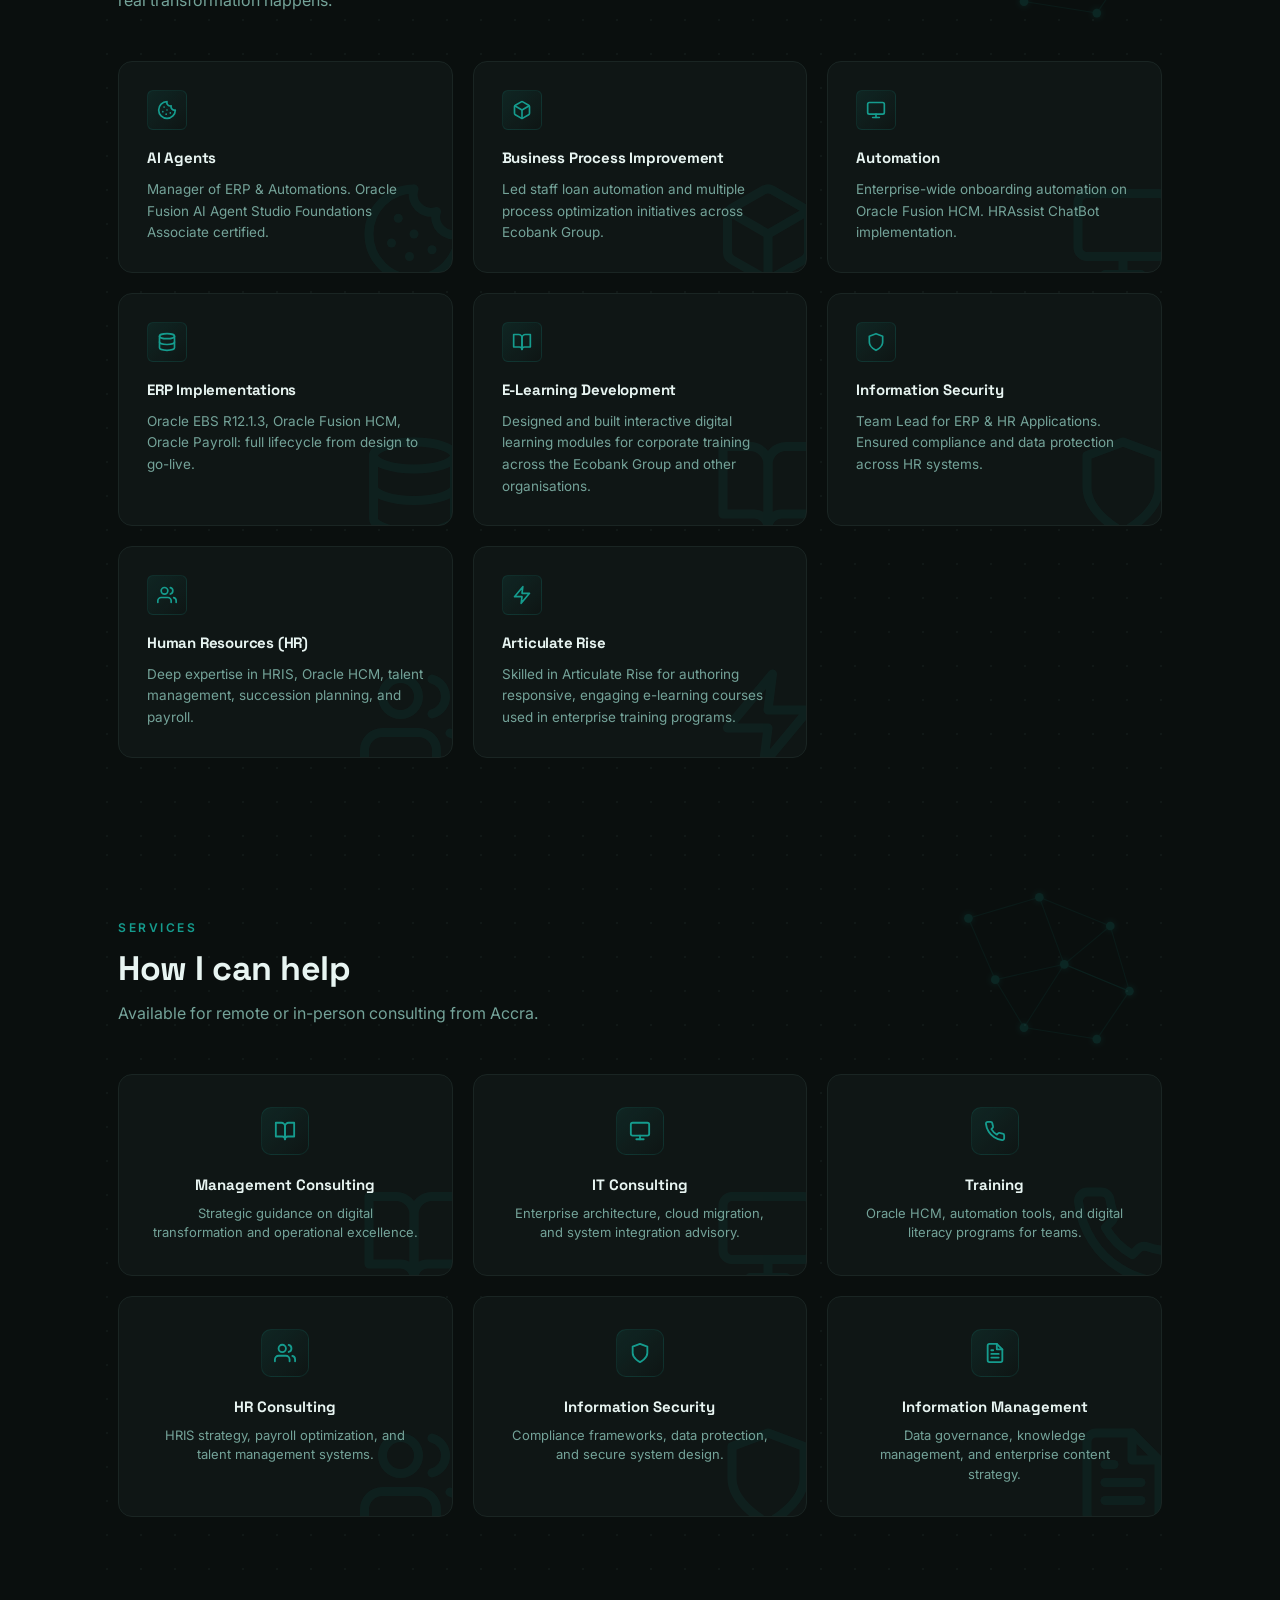
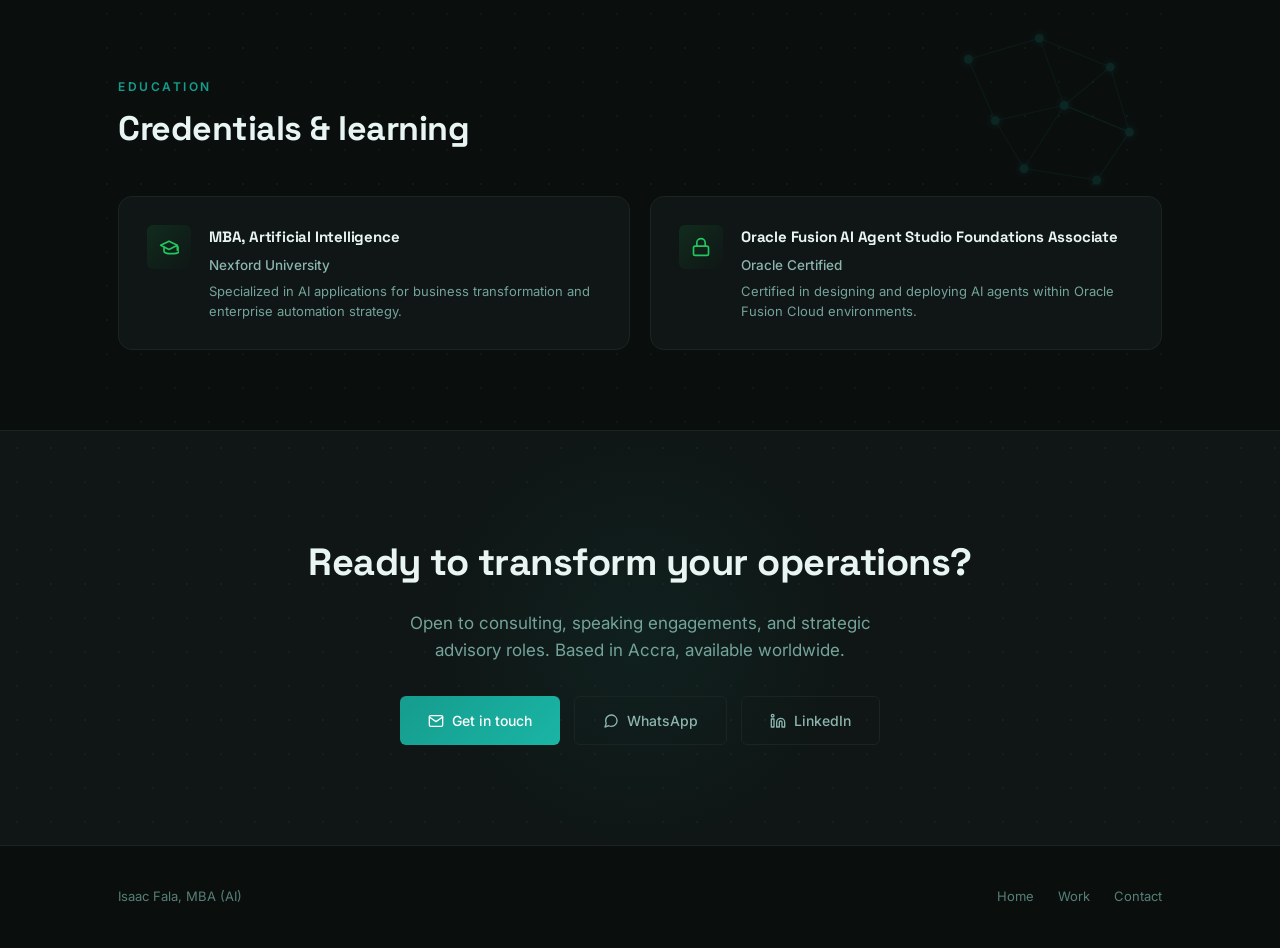
==== commit 437e46da: "Beautify empty spaces with cohesive network motifs - Add a constellation graphic beside every sectio" ====
--- a/work.html
+++ b/work.html
@@ -10,7 +10,8 @@
   <meta property="og:type" content="website">
   <meta property="og:title" content="Isaac Fala — Skills, Services &amp; Contact">
   <meta property="og:description" content="Oracle HCM, ERP implementation, automation, and enterprise digital learning. Available for consulting, training, and advisory from Accra.">
-  <meta property="og:image" content="profile.jpg">
+  <meta property="og:url" content="https://solomondavid1369-blip.github.io/Fala.isaac/work.html">
+  <meta property="og:image" content="https://solomondavid1369-blip.github.io/Fala.isaac/profile.jpg">
   <meta name="twitter:card" content="summary_large_image">
   <link rel="preconnect" href="https://fonts.googleapis.com">
   <link rel="preconnect" href="https://fonts.gstatic.com" crossorigin>
@@ -48,6 +49,7 @@
   <section class="section" id="experience">
     <div class="exp-net" aria-hidden="true"><svg viewBox="0 0 400 350" fill="none" xmlns="http://www.w3.org/2000/svg"><line class="edge" x1="40" y1="70" x2="200" y2="45"/><line class="edge" x1="40" y1="70" x2="200" y2="110"/><line class="edge" x1="40" y1="70" x2="200" y2="175"/><line class="edge" x1="40" y1="70" x2="200" y2="240"/><line class="edge" x1="40" y1="70" x2="200" y2="305"/><line class="edge" x1="40" y1="140" x2="200" y2="45"/><line class="edge" x1="40" y1="140" x2="200" y2="110"/><line class="edge" x1="40" y1="140" x2="200" y2="175"/><line class="edge" x1="40" y1="140" x2="200" y2="240"/><line class="edge" x1="40" y1="140" x2="200" y2="305"/><line class="edge" x1="40" y1="210" x2="200" y2="45"/><line class="edge" x1="40" y1="210" x2="200" y2="110"/><line class="edge" x1="40" y1="210" x2="200" y2="175"/><line class="edge" x1="40" y1="210" x2="200" y2="240"/><line class="edge" x1="40" y1="210" x2="200" y2="305"/><line class="edge" x1="40" y1="280" x2="200" y2="45"/><line class="edge" x1="40" y1="280" x2="200" y2="110"/><line class="edge" x1="40" y1="280" x2="200" y2="175"/><line class="edge" x1="40" y1="280" x2="200" y2="240"/><line class="edge" x1="40" y1="280" x2="200" y2="305"/><line class="edge" x1="200" y1="45" x2="360" y2="120"/><line class="edge" x1="200" y1="45" x2="360" y2="175"/><line class="edge" x1="200" y1="45" x2="360" y2="230"/><line class="edge" x1="200" y1="110" x2="360" y2="120"/><line class="edge" x1="200" y1="110" x2="360" y2="175"/><line class="edge" x1="200" y1="110" x2="360" y2="230"/><line class="edge" x1="200" y1="175" x2="360" y2="120"/><line class="edge" x1="200" y1="175" x2="360" y2="175"/><line class="edge" x1="200" y1="175" x2="360" y2="230"/><line class="edge" x1="200" y1="240" x2="360" y2="120"/><line class="edge" x1="200" y1="240" x2="360" y2="175"/><line class="edge" x1="200" y1="240" x2="360" y2="230"/><line class="edge" x1="200" y1="305" x2="360" y2="120"/><line class="edge" x1="200" y1="305" x2="360" y2="175"/><line class="edge" x1="200" y1="305" x2="360" y2="230"/><circle class="node pulse" cx="40" cy="70" r="5" style="animation-duration:2.4s"/><circle class="node" cx="40" cy="140" r="5" style="animation-duration:2.8s"/><circle class="node" cx="40" cy="210" r="5" style="animation-duration:3.2s"/><circle class="node pulse" cx="40" cy="280" r="5" style="animation-duration:3.6s"/><circle class="node" cx="200" cy="45" r="5" style="animation-duration:4s"/><circle class="node" cx="200" cy="110" r="5" style="animation-duration:2.4s"/><circle class="node pulse" cx="200" cy="175" r="5" style="animation-duration:2.8s"/><circle class="node" cx="200" cy="240" r="5" style="animation-duration:3.2s"/><circle class="node" cx="200" cy="305" r="5" style="animation-duration:3.6s"/><circle class="node pulse" cx="360" cy="120" r="5" style="animation-duration:4s"/><circle class="node" cx="360" cy="175" r="5" style="animation-duration:2.4s"/><circle class="node" cx="360" cy="230" r="5" style="animation-duration:2.8s"/></svg></div>
     <div class="section-header reveal">
+      <span class="section-deco" aria-hidden="true"><svg viewBox="0 0 240 200" fill="none" xmlns="http://www.w3.org/2000/svg"><line class="edge" x1="38" y1="44" x2="112" y2="22"/><line class="edge" x1="112" y1="22" x2="186" y2="52"/><line class="edge" x1="38" y1="44" x2="66" y2="108"/><line class="edge" x1="112" y1="22" x2="138" y2="92"/><line class="edge" x1="186" y1="52" x2="138" y2="92"/><line class="edge" x1="186" y1="52" x2="206" y2="120"/><line class="edge" x1="66" y1="108" x2="138" y2="92"/><line class="edge" x1="138" y1="92" x2="96" y2="158"/><line class="edge" x1="138" y1="92" x2="206" y2="120"/><line class="edge" x1="66" y1="108" x2="96" y2="158"/><line class="edge" x1="206" y1="120" x2="172" y2="170"/><line class="edge" x1="96" y1="158" x2="172" y2="170"/><line class="edge" x1="206" y1="120" x2="138" y2="92"/><circle class="node pulse" cx="38" cy="44" r="4.5" style="animation-duration:2.4s"/><circle class="node" cx="112" cy="22" r="4.5" style="animation-duration:2.9s"/><circle class="node" cx="186" cy="52" r="4.5" style="animation-duration:3.4s"/><circle class="node pulse" cx="66" cy="108" r="4.5" style="animation-duration:3.9s"/><circle class="node" cx="138" cy="92" r="4.5" style="animation-duration:2.4s"/><circle class="node" cx="206" cy="120" r="4.5" style="animation-duration:2.9s"/><circle class="node pulse" cx="96" cy="158" r="4.5" style="animation-duration:3.4s"/><circle class="node" cx="172" cy="170" r="4.5" style="animation-duration:3.9s"/></svg></span>
       <div class="section-eyebrow">Earlier Career</div>
       <h2 class="section-title">The foundation years</h2>
       <p class="section-desc">Roles that built the expertise behind today's AI and automation leadership.</p>
@@ -116,6 +118,7 @@
   <!-- SKILLS -->
   <section class="section" id="skills">
     <div class="section-header reveal">
+      <span class="section-deco" aria-hidden="true"><svg viewBox="0 0 240 200" fill="none" xmlns="http://www.w3.org/2000/svg"><line class="edge" x1="38" y1="44" x2="112" y2="22"/><line class="edge" x1="112" y1="22" x2="186" y2="52"/><line class="edge" x1="38" y1="44" x2="66" y2="108"/><line class="edge" x1="112" y1="22" x2="138" y2="92"/><line class="edge" x1="186" y1="52" x2="138" y2="92"/><line class="edge" x1="186" y1="52" x2="206" y2="120"/><line class="edge" x1="66" y1="108" x2="138" y2="92"/><line class="edge" x1="138" y1="92" x2="96" y2="158"/><line class="edge" x1="138" y1="92" x2="206" y2="120"/><line class="edge" x1="66" y1="108" x2="96" y2="158"/><line class="edge" x1="206" y1="120" x2="172" y2="170"/><line class="edge" x1="96" y1="158" x2="172" y2="170"/><line class="edge" x1="206" y1="120" x2="138" y2="92"/><circle class="node pulse" cx="38" cy="44" r="4.5" style="animation-duration:2.4s"/><circle class="node" cx="112" cy="22" r="4.5" style="animation-duration:2.9s"/><circle class="node" cx="186" cy="52" r="4.5" style="animation-duration:3.4s"/><circle class="node pulse" cx="66" cy="108" r="4.5" style="animation-duration:3.9s"/><circle class="node" cx="138" cy="92" r="4.5" style="animation-duration:2.4s"/><circle class="node" cx="206" cy="120" r="4.5" style="animation-duration:2.9s"/><circle class="node pulse" cx="96" cy="158" r="4.5" style="animation-duration:3.4s"/><circle class="node" cx="172" cy="170" r="4.5" style="animation-duration:3.9s"/></svg></span>
       <div class="section-eyebrow">Expertise</div>
       <h2 class="section-title">Skills &amp; competencies</h2>
       <p class="section-desc">Technical depth combined with business acumen, the intersection where real transformation happens.</p>
@@ -190,6 +193,7 @@
   <!-- SERVICES -->
   <section class="section" id="services">
     <div class="section-header reveal">
+      <span class="section-deco" aria-hidden="true"><svg viewBox="0 0 240 200" fill="none" xmlns="http://www.w3.org/2000/svg"><line class="edge" x1="38" y1="44" x2="112" y2="22"/><line class="edge" x1="112" y1="22" x2="186" y2="52"/><line class="edge" x1="38" y1="44" x2="66" y2="108"/><line class="edge" x1="112" y1="22" x2="138" y2="92"/><line class="edge" x1="186" y1="52" x2="138" y2="92"/><line class="edge" x1="186" y1="52" x2="206" y2="120"/><line class="edge" x1="66" y1="108" x2="138" y2="92"/><line class="edge" x1="138" y1="92" x2="96" y2="158"/><line class="edge" x1="138" y1="92" x2="206" y2="120"/><line class="edge" x1="66" y1="108" x2="96" y2="158"/><line class="edge" x1="206" y1="120" x2="172" y2="170"/><line class="edge" x1="96" y1="158" x2="172" y2="170"/><line class="edge" x1="206" y1="120" x2="138" y2="92"/><circle class="node pulse" cx="38" cy="44" r="4.5" style="animation-duration:2.4s"/><circle class="node" cx="112" cy="22" r="4.5" style="animation-duration:2.9s"/><circle class="node" cx="186" cy="52" r="4.5" style="animation-duration:3.4s"/><circle class="node pulse" cx="66" cy="108" r="4.5" style="animation-duration:3.9s"/><circle class="node" cx="138" cy="92" r="4.5" style="animation-duration:2.4s"/><circle class="node" cx="206" cy="120" r="4.5" style="animation-duration:2.9s"/><circle class="node pulse" cx="96" cy="158" r="4.5" style="animation-duration:3.4s"/><circle class="node" cx="172" cy="170" r="4.5" style="animation-duration:3.9s"/></svg></span>
       <div class="section-eyebrow">Services</div>
       <h2 class="section-title">How I can help</h2>
       <p class="section-desc">Available for remote or in-person consulting from Accra.</p>
@@ -248,6 +252,7 @@
   <!-- EDUCATION -->
   <section class="section">
     <div class="section-header reveal">
+      <span class="section-deco" aria-hidden="true"><svg viewBox="0 0 240 200" fill="none" xmlns="http://www.w3.org/2000/svg"><line class="edge" x1="38" y1="44" x2="112" y2="22"/><line class="edge" x1="112" y1="22" x2="186" y2="52"/><line class="edge" x1="38" y1="44" x2="66" y2="108"/><line class="edge" x1="112" y1="22" x2="138" y2="92"/><line class="edge" x1="186" y1="52" x2="138" y2="92"/><line class="edge" x1="186" y1="52" x2="206" y2="120"/><line class="edge" x1="66" y1="108" x2="138" y2="92"/><line class="edge" x1="138" y1="92" x2="96" y2="158"/><line class="edge" x1="138" y1="92" x2="206" y2="120"/><line class="edge" x1="66" y1="108" x2="96" y2="158"/><line class="edge" x1="206" y1="120" x2="172" y2="170"/><line class="edge" x1="96" y1="158" x2="172" y2="170"/><line class="edge" x1="206" y1="120" x2="138" y2="92"/><circle class="node pulse" cx="38" cy="44" r="4.5" style="animation-duration:2.4s"/><circle class="node" cx="112" cy="22" r="4.5" style="animation-duration:2.9s"/><circle class="node" cx="186" cy="52" r="4.5" style="animation-duration:3.4s"/><circle class="node pulse" cx="66" cy="108" r="4.5" style="animation-duration:3.9s"/><circle class="node" cx="138" cy="92" r="4.5" style="animation-duration:2.4s"/><circle class="node" cx="206" cy="120" r="4.5" style="animation-duration:2.9s"/><circle class="node pulse" cx="96" cy="158" r="4.5" style="animation-duration:3.4s"/><circle class="node" cx="172" cy="170" r="4.5" style="animation-duration:3.9s"/></svg></span>
       <div class="section-eyebrow">Education</div>
       <h2 class="section-title">Credentials &amp; learning</h2>
     </div>
--- a/styles.css
+++ b/styles.css
@@ -48,7 +48,7 @@
   --accent-glow: rgba(13, 122, 110, 0.06);
   --green: #16a34a;
   --green-soft: rgba(22, 163, 74, 0.08);
-  --grid-dot: rgba(13, 31, 28, 0.05);
+  --grid-dot: rgba(13, 122, 110, 0.09);
 }
 * { margin: 0; padding: 0; box-sizing: border-box; }
 html { scroll-behavior: smooth; }
@@ -178,7 +178,7 @@
 
 /* ===== HERO (home only) ===== */
 .hero {
-  min-height: 100vh;
+  min-height: min(100vh, 860px);
   display: flex;
   align-items: center;
   padding: 100px 28px 80px;
@@ -255,15 +255,34 @@
   position: relative;
   flex-shrink: 0;
 }
+/* Photo card: glowing animated frame with a styled placeholder */
+.hero-img-wrap {
+  position: relative;
+  width: 320px;
+  flex-shrink: 0;
+}
+.hero-img-wrap::before {
+  content: '';
+  position: absolute;
+  inset: -8px;
+  border-radius: calc(var(--radius-lg) + 8px);
+  background: conic-gradient(from 0deg, var(--accent), #1ab5a5, var(--accent-light), #1ab5a5, var(--accent));
+  filter: blur(20px);
+  opacity: 0.55;
+  z-index: 0;
+  animation: glowSpin 9s linear infinite;
+}
+[data-theme="light"] .hero-img-wrap::before { opacity: 0.40; }
+@keyframes glowSpin { to { transform: rotate(360deg); } }
 .hero-img-frame {
+  position: relative;
+  z-index: 1;
   width: 320px;
   height: 400px;
   border-radius: var(--radius-lg);
   overflow: hidden;
-  border: 1px solid var(--border);
+  border: 1px solid var(--border-hover);
   background: var(--surface);
-  position: relative;
-  flex-shrink: 0;
 }
 .hero-img-frame img {
   width: 100%;
@@ -271,39 +290,46 @@
   object-fit: cover;
   display: block;
 }
+/* Cursor-follow highlight (driven by JS setting --mx/--my) */
+.hero-img-frame::after {
+  content: '';
+  position: absolute;
+  inset: 0;
+  background: radial-gradient(180px circle at var(--mx, 50%) var(--my, 22%), rgba(255, 255, 255, 0.16), transparent 55%);
+  opacity: 0;
+  transition: opacity 0.35s ease;
+  pointer-events: none;
+  z-index: 2;
+}
+.hero-img-frame:hover::after { opacity: 1; }
 .hero-img-placeholder {
   width: 100%;
   height: 100%;
   display: flex;
-  flex-direction: column;
   align-items: center;
   justify-content: center;
-  gap: 12px;
-  color: var(--text-muted);
-  font-size: 13px;
-}
-.hero-img-placeholder svg { width: 48px; height: 48px; opacity: 0.3; }
-.hero-img-badge {
-  position: absolute;
-  bottom: 16px; left: 16px; right: 16px;
-  padding: 12px 16px;
-  background: rgba(15, 22, 21, 0.95);
-  backdrop-filter: blur(12px);
-  border: 1px solid var(--border);
-  border-radius: var(--radius-md);
-}
-[data-theme="light"] .hero-img-badge { background: rgba(255, 255, 255, 0.95); }
-.hero-img-badge .label {
-  font-size: 10px;
-  color: var(--text-muted);
-  text-transform: uppercase;
-  letter-spacing: 1.5px;
-  margin-bottom: 3px;
-}
-.hero-img-badge .value {
-  font-size: 15px;
-  font-weight: 600;
-  color: var(--text-primary);
+  background:
+    radial-gradient(circle at 50% 32%, var(--accent-soft), transparent 65%),
+    linear-gradient(160deg, var(--surface-elevated) 0%, var(--surface) 100%);
+}
+.hero-avatar {
+  width: 104px;
+  height: 104px;
+  border-radius: 50%;
+  display: flex;
+  align-items: center;
+  justify-content: center;
+  background: linear-gradient(135deg, var(--accent-soft) 0%, transparent 100%);
+  border: 1px solid rgba(21, 156, 142, 0.35);
+  animation: avatarPulse 3.6s ease-in-out infinite;
+}
+.hero-avatar svg { width: 46px; height: 46px; color: var(--accent); }
+@keyframes avatarPulse {
+  0%, 100% { box-shadow: 0 0 40px var(--accent-glow), inset 0 0 16px var(--accent-glow); }
+  50% { box-shadow: 0 0 72px var(--accent-soft), inset 0 0 26px var(--accent-soft); }
+}
+@media (prefers-reduced-motion: reduce) {
+  .hero-img-wrap::before, .hero-avatar { animation: none; }
 }
 
 /* ===== BUTTONS (shared) ===== */
@@ -612,6 +638,7 @@
   grid-column: span 2;
   background: linear-gradient(135deg, var(--surface) 0%, var(--surface-elevated) 100%);
 }
+.project-card.wide { grid-column: span 2; }
 .project-header {
   display: flex;
   align-items: center;
@@ -946,7 +973,15 @@
   [data-theme="light"] .hero-net { opacity: 0.16; }
 }
 @media (max-width: 600px) {
-  .hero-net { display: none; }
+  .hero-net {
+    top: 40%;
+    left: 50%;
+    right: auto;
+    transform: translate(-50%, -50%);
+    width: 138%;
+    opacity: 0.08;
+  }
+  [data-theme="light"] .hero-net { opacity: 0.14; }
 }
 @media (prefers-reduced-motion: reduce) {
   .hero-net .pulse { animation: none; opacity: 0.7; }
@@ -958,9 +993,9 @@
   background-size: 34px 34px;
 }
 
-/* Mirrored network motif filling the timeline's empty side (work) */
-.page-work #experience { position: relative; }
-.page-work #experience > *:not(.exp-net) { position: relative; z-index: 1; }
+/* Network motif filling the timeline's empty side (both pages) */
+#experience { position: relative; }
+#experience > *:not(.exp-net) { position: relative; z-index: 1; }
 .exp-net {
   position: absolute;
   top: 140px;
@@ -977,8 +1012,19 @@
 .exp-net .edge { stroke: currentColor; stroke-width: 1.1; opacity: 0.55; }
 .exp-net .node { fill: currentColor; filter: drop-shadow(0 0 5px currentColor); }
 .exp-net .pulse { animation: nodePulse ease-in-out infinite; transform-origin: center; }
-@media (max-width: 900px) { .exp-net { opacity: 0.08; width: 55%; } }
-@media (max-width: 600px) { .exp-net { display: none; } }
+@media (max-width: 900px) { .exp-net { opacity: 0.10; width: 55%; } }
+@media (max-width: 600px) {
+  .exp-net {
+    top: auto;
+    bottom: 32px;
+    left: 50%;
+    right: auto;
+    transform: translateX(-50%) scaleX(-1);
+    width: 86%;
+    opacity: 0.08;
+  }
+  [data-theme="light"] .exp-net { opacity: 0.13; }
+}
 @media (prefers-reduced-motion: reduce) { .exp-net .pulse { animation: none; opacity: 0.7; } }
 
 /* A touch more depth on the icon tiles */
@@ -1020,6 +1066,48 @@
 }
 .skill-card:hover::before, .service-card:hover::before { opacity: 1; }
 
+/* Richer light mode: soft tinted backdrop + card depth */
+[data-theme="light"] body {
+  background:
+    radial-gradient(1100px 620px at 100% -8%, rgba(21, 156, 142, 0.12), transparent 60%),
+    radial-gradient(820px 520px at -12% 12%, rgba(21, 156, 142, 0.07), transparent 55%),
+    var(--bg);
+  background-attachment: fixed;
+}
+[data-theme="light"] .project-card,
+[data-theme="light"] .skill-card,
+[data-theme="light"] .service-card,
+[data-theme="light"] .edu-card {
+  box-shadow: 0 1px 2px rgba(13, 31, 28, 0.05), 0 12px 30px rgba(13, 31, 28, 0.05);
+}
+
+/* Constellation motif beside every section heading (fills the empty
+   space next to headers, both pages) */
+.section-header { position: relative; }
+.section-header > *:not(.section-deco) { position: relative; z-index: 1; }
+.section-deco {
+  position: absolute;
+  top: 50%;
+  right: 0;
+  transform: translateY(-50%);
+  width: 230px;
+  max-width: 40%;
+  color: var(--accent);
+  opacity: 0.16;
+  pointer-events: none;
+  z-index: 0;
+}
+[data-theme="light"] .section-deco { opacity: 0.26; }
+.section-deco svg { width: 100%; height: auto; display: block; }
+.section-deco .edge { stroke: currentColor; stroke-width: 1.1; opacity: 0.5; }
+.section-deco .node { fill: currentColor; filter: drop-shadow(0 0 4px currentColor); }
+.section-deco .pulse { animation: nodePulse ease-in-out infinite; transform-origin: center; }
+@media (max-width: 760px) {
+  .section-deco { opacity: 0.09; width: 150px; }
+  [data-theme="light"] .section-deco { opacity: 0.14; }
+}
+@media (prefers-reduced-motion: reduce) { .section-deco .pulse { animation: none; opacity: 0.7; } }
+
 /* ===== SCROLL REVEAL (shared) ===== */
 .reveal {
   opacity: 0;
@@ -1036,12 +1124,14 @@
   /* home */
   .hero-inner { grid-template-columns: 1fr; gap: 40px; text-align: center; }
   .hero-right { order: -1; margin: 0 auto; }
-  .hero-img-frame { width: 280px; height: 350px; margin: 0 auto; }
+  .hero-img-wrap { width: 280px; margin: 0 auto; }
+  .hero-img-frame { width: 280px; height: 350px; }
   .hero-left { align-items: center; }
+  .hero-cta-row { justify-content: center; }
   .hero-subtitle, .hero-desc { max-width: 100%; }
   .stats-inner { grid-template-columns: repeat(2, 1fr); }
   .projects-grid { grid-template-columns: 1fr; }
-  .project-card.featured { grid-column: span 1; }
+  .project-card.featured, .project-card.wide { grid-column: span 1; }
   /* work */
   .skills-grid { grid-template-columns: repeat(2, 1fr); }
   .services-grid { grid-template-columns: repeat(2, 1fr); }
@@ -1073,6 +1163,7 @@
   .stats-inner { grid-template-columns: 1fr 1fr; gap: 24px; }
   .section { padding: 64px 20px; }
   .hero { padding: 100px 20px 60px; }
+  .hero-img-wrap { width: 240px; }
   .hero-img-frame { width: 240px; height: 300px; }
 
   /* work */
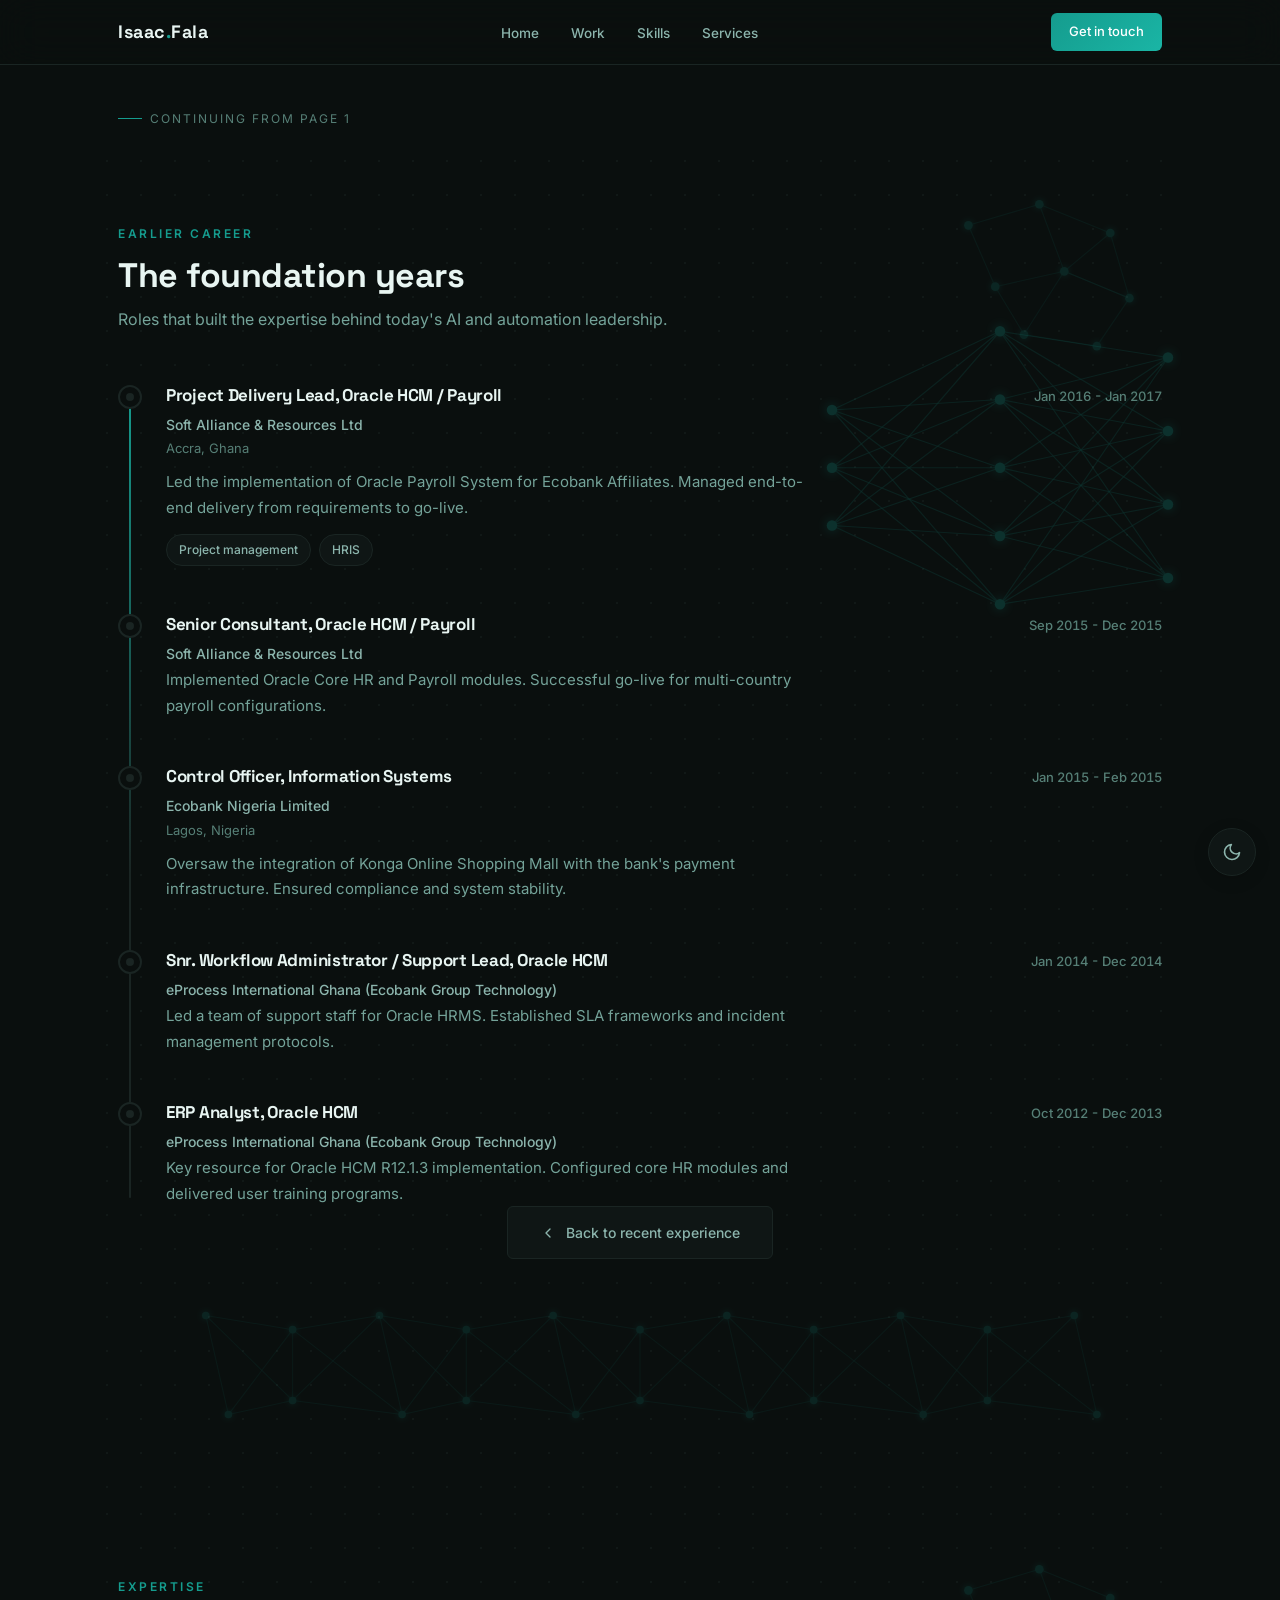
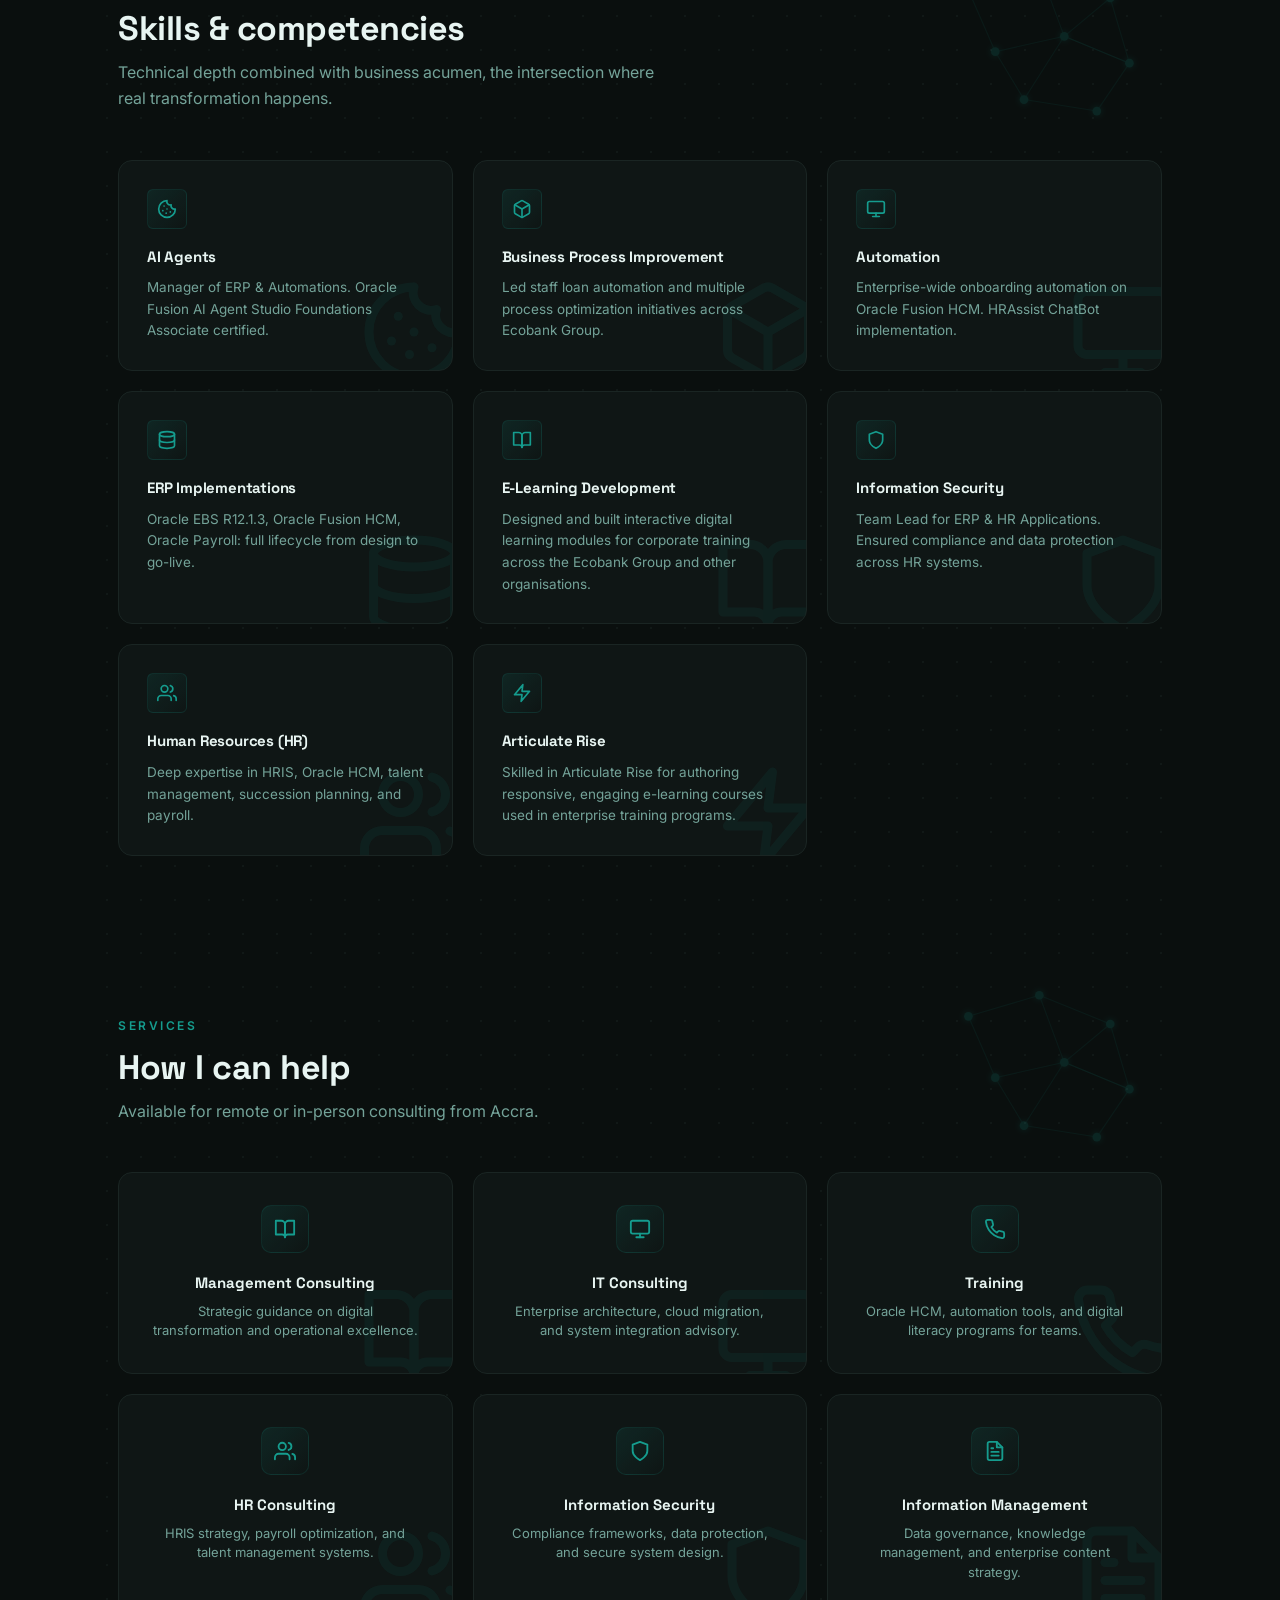
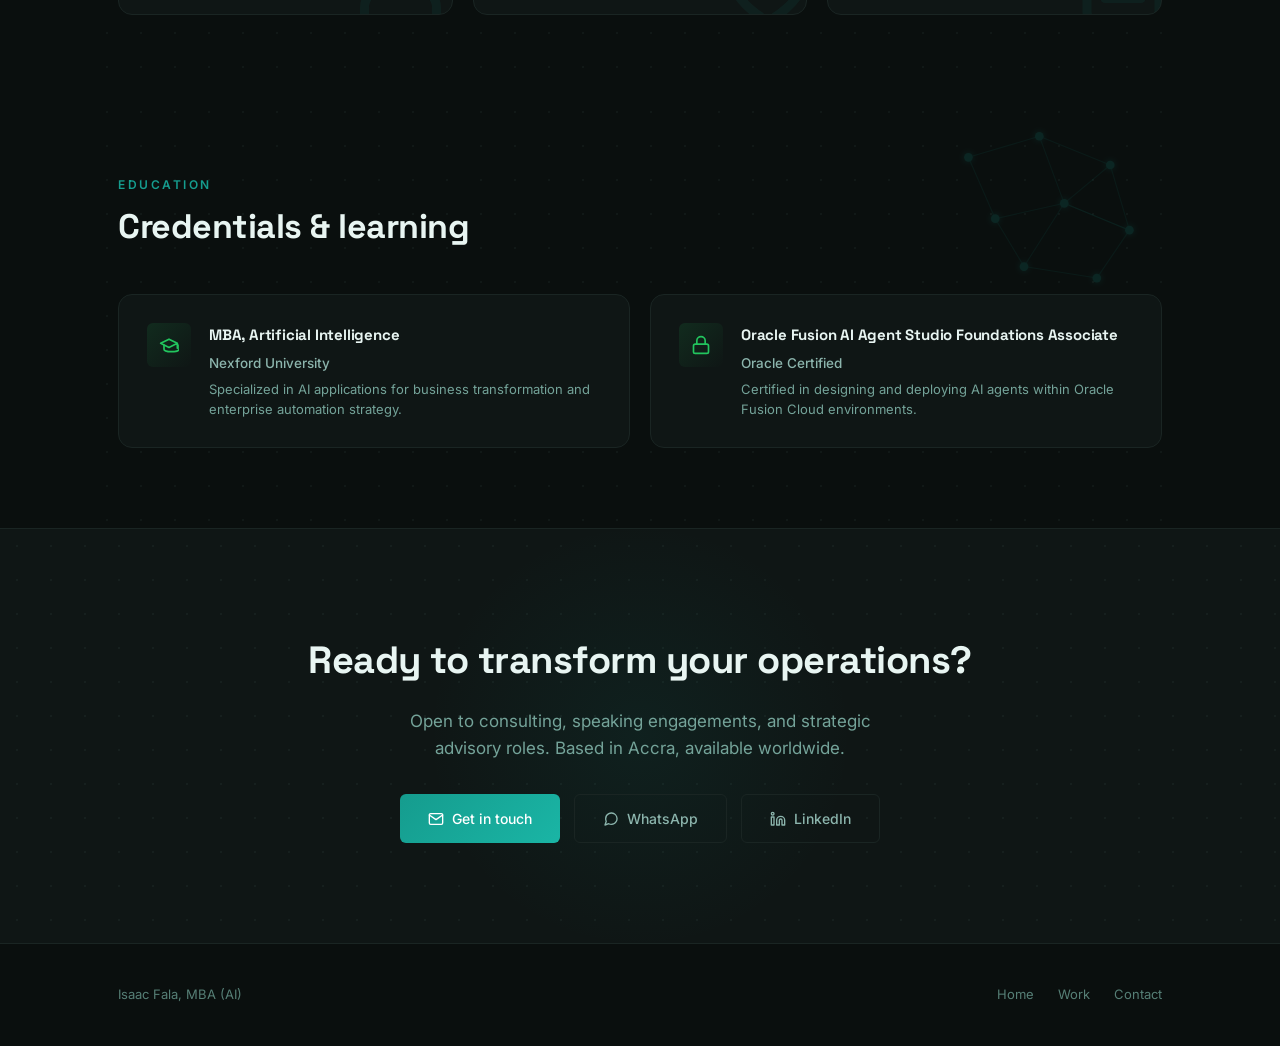
==== commit 42be1f99: "Fill the open band under the page-nav button with a network motif - Add a wide, animated network ban" ====
--- a/work.html
+++ b/work.html
@@ -114,6 +114,7 @@
         Back to recent experience
       </a>
     </div>
+    <div class="flow-band" aria-hidden="true"><svg viewBox="0 0 1000 195" fill="none" xmlns="http://www.w3.org/2000/svg"><line class="edge" x1="40" y1="45" x2="64" y2="150"/><line class="edge" x1="40" y1="45" x2="132" y2="60"/><line class="edge" x1="40" y1="45" x2="132" y2="135"/><line class="edge" x1="64" y1="150" x2="132" y2="60"/><line class="edge" x1="64" y1="150" x2="132" y2="135"/><line class="edge" x1="132" y1="60" x2="132" y2="135"/><line class="edge" x1="132" y1="60" x2="224" y2="45"/><line class="edge" x1="132" y1="60" x2="248" y2="150"/><line class="edge" x1="132" y1="135" x2="224" y2="45"/><line class="edge" x1="132" y1="135" x2="248" y2="150"/><line class="edge" x1="224" y1="45" x2="248" y2="150"/><line class="edge" x1="224" y1="45" x2="316" y2="60"/><line class="edge" x1="224" y1="45" x2="316" y2="135"/><line class="edge" x1="248" y1="150" x2="316" y2="60"/><line class="edge" x1="248" y1="150" x2="316" y2="135"/><line class="edge" x1="316" y1="60" x2="316" y2="135"/><line class="edge" x1="316" y1="60" x2="408" y2="45"/><line class="edge" x1="316" y1="60" x2="432" y2="150"/><line class="edge" x1="316" y1="135" x2="408" y2="45"/><line class="edge" x1="316" y1="135" x2="432" y2="150"/><line class="edge" x1="408" y1="45" x2="432" y2="150"/><line class="edge" x1="408" y1="45" x2="500" y2="60"/><line class="edge" x1="408" y1="45" x2="500" y2="135"/><line class="edge" x1="432" y1="150" x2="500" y2="60"/><line class="edge" x1="432" y1="150" x2="500" y2="135"/><line class="edge" x1="500" y1="60" x2="500" y2="135"/><line class="edge" x1="500" y1="60" x2="592" y2="45"/><line class="edge" x1="500" y1="60" x2="616" y2="150"/><line class="edge" x1="500" y1="135" x2="592" y2="45"/><line class="edge" x1="500" y1="135" x2="616" y2="150"/><line class="edge" x1="592" y1="45" x2="616" y2="150"/><line class="edge" x1="592" y1="45" x2="684" y2="60"/><line class="edge" x1="592" y1="45" x2="684" y2="135"/><line class="edge" x1="616" y1="150" x2="684" y2="60"/><line class="edge" x1="616" y1="150" x2="684" y2="135"/><line class="edge" x1="684" y1="60" x2="684" y2="135"/><line class="edge" x1="684" y1="60" x2="776" y2="45"/><line class="edge" x1="684" y1="60" x2="800" y2="150"/><line class="edge" x1="684" y1="135" x2="776" y2="45"/><line class="edge" x1="684" y1="135" x2="800" y2="150"/><line class="edge" x1="776" y1="45" x2="800" y2="150"/><line class="edge" x1="776" y1="45" x2="868" y2="60"/><line class="edge" x1="776" y1="45" x2="868" y2="135"/><line class="edge" x1="800" y1="150" x2="868" y2="60"/><line class="edge" x1="800" y1="150" x2="868" y2="135"/><line class="edge" x1="868" y1="60" x2="868" y2="135"/><line class="edge" x1="868" y1="60" x2="960" y2="45"/><line class="edge" x1="868" y1="60" x2="984" y2="150"/><line class="edge" x1="868" y1="135" x2="960" y2="45"/><line class="edge" x1="868" y1="135" x2="984" y2="150"/><line class="edge" x1="960" y1="45" x2="984" y2="150"/><circle class="node pulse" cx="40" cy="45" r="4" style="animation-duration:2.4s"/><circle class="node" cx="64" cy="150" r="4" style="animation-duration:2.9s"/><circle class="node" cx="132" cy="60" r="4" style="animation-duration:3.4s"/><circle class="node" cx="132" cy="135" r="4" style="animation-duration:3.9s"/><circle class="node pulse" cx="224" cy="45" r="4" style="animation-duration:4.4s"/><circle class="node" cx="248" cy="150" r="4" style="animation-duration:2.4s"/><circle class="node" cx="316" cy="60" r="4" style="animation-duration:2.9s"/><circle class="node" cx="316" cy="135" r="4" style="animation-duration:3.4s"/><circle class="node pulse" cx="408" cy="45" r="4" style="animation-duration:3.9s"/><circle class="node" cx="432" cy="150" r="4" style="animation-duration:4.4s"/><circle class="node" cx="500" cy="60" r="4" style="animation-duration:2.4s"/><circle class="node" cx="500" cy="135" r="4" style="animation-duration:2.9s"/><circle class="node pulse" cx="592" cy="45" r="4" style="animation-duration:3.4s"/><circle class="node" cx="616" cy="150" r="4" style="animation-duration:3.9s"/><circle class="node" cx="684" cy="60" r="4" style="animation-duration:4.4s"/><circle class="node" cx="684" cy="135" r="4" style="animation-duration:2.4s"/><circle class="node pulse" cx="776" cy="45" r="4" style="animation-duration:2.9s"/><circle class="node" cx="800" cy="150" r="4" style="animation-duration:3.4s"/><circle class="node" cx="868" cy="60" r="4" style="animation-duration:3.9s"/><circle class="node" cx="868" cy="135" r="4" style="animation-duration:4.4s"/><circle class="node pulse" cx="960" cy="45" r="4" style="animation-duration:2.4s"/><circle class="node" cx="984" cy="150" r="4" style="animation-duration:2.9s"/></svg></div>
   </section>
   <!-- SKILLS -->
   <section class="section" id="skills">
--- a/styles.css
+++ b/styles.css
@@ -1081,6 +1081,26 @@
   box-shadow: 0 1px 2px rgba(13, 31, 28, 0.05), 0 12px 30px rgba(13, 31, 28, 0.05);
 }
 
+/* Wide network band filling the open space under the page-nav button */
+.flow-band {
+  max-width: 1000px;
+  margin: 4px auto 0;
+  padding: 0 28px;
+  color: var(--accent);
+  opacity: 0.15;
+  pointer-events: none;
+}
+[data-theme="light"] .flow-band { opacity: 0.24; }
+.flow-band svg { width: 100%; height: auto; display: block; }
+.flow-band .edge { stroke: currentColor; stroke-width: 1.1; opacity: 0.5; }
+.flow-band .node { fill: currentColor; filter: drop-shadow(0 0 4px currentColor); }
+.flow-band .pulse { animation: nodePulse ease-in-out infinite; transform-origin: center; }
+/* The band now fills the gap, so trim the section's own trailing padding */
+#experience { padding-bottom: 40px; }
+#experience .page-nav { padding-bottom: 10px; }
+@media (max-width: 760px) { .flow-band { opacity: 0.10; } }
+@media (prefers-reduced-motion: reduce) { .flow-band .pulse { animation: none; } }
+
 /* Constellation motif beside every section heading (fills the empty
    space next to headers, both pages) */
 .section-header { position: relative; }
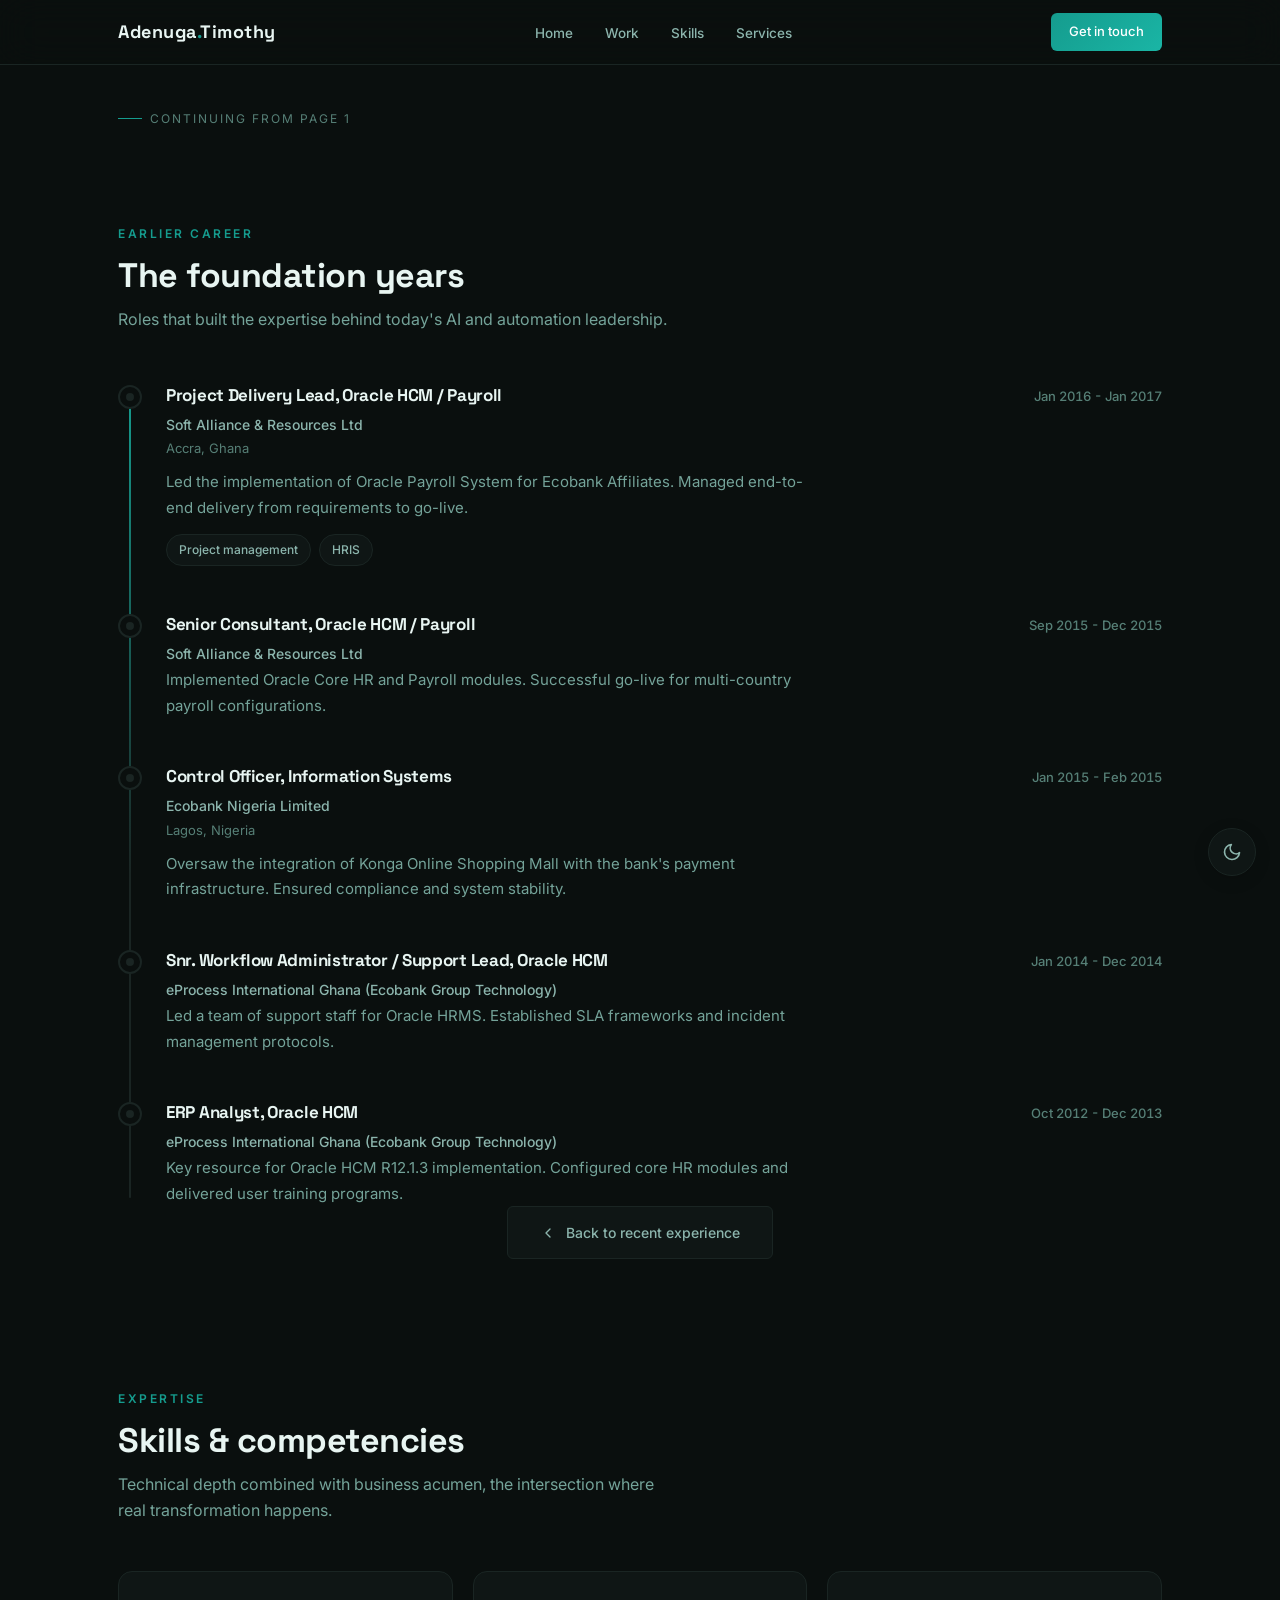
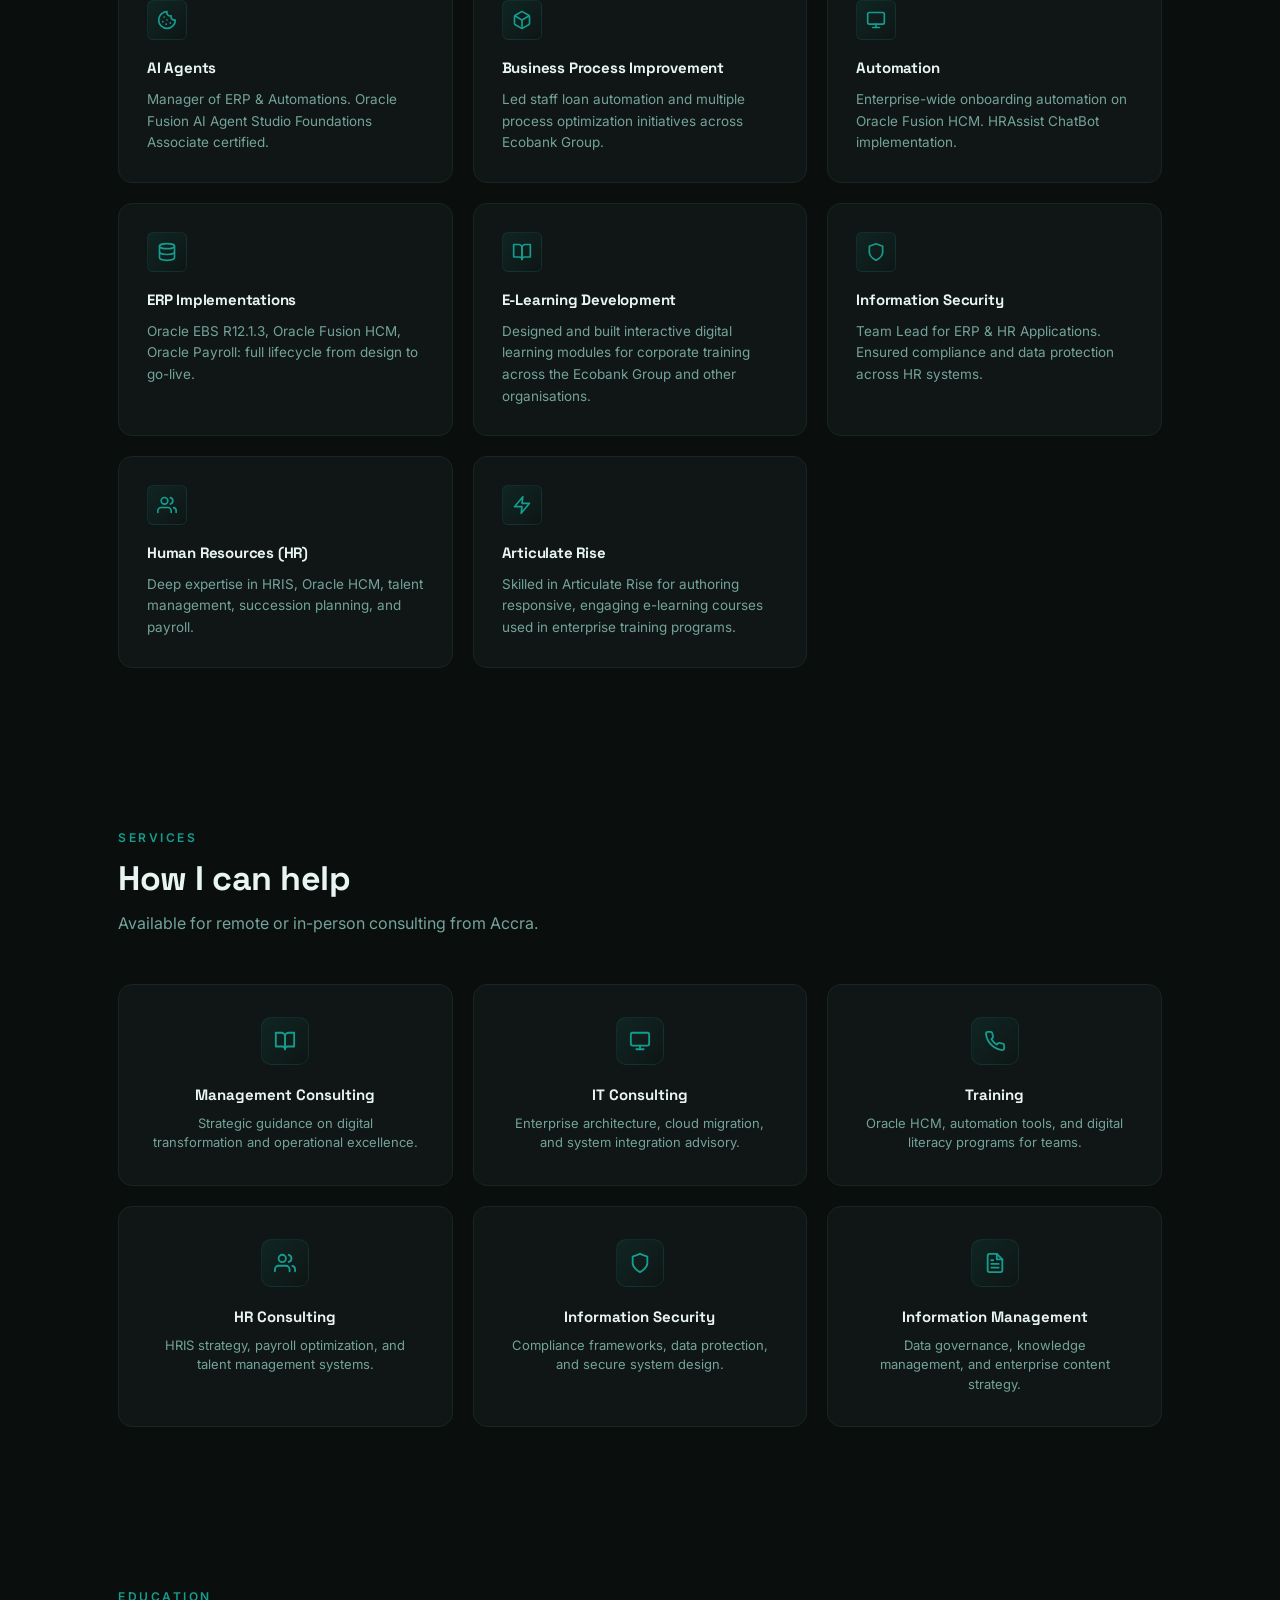
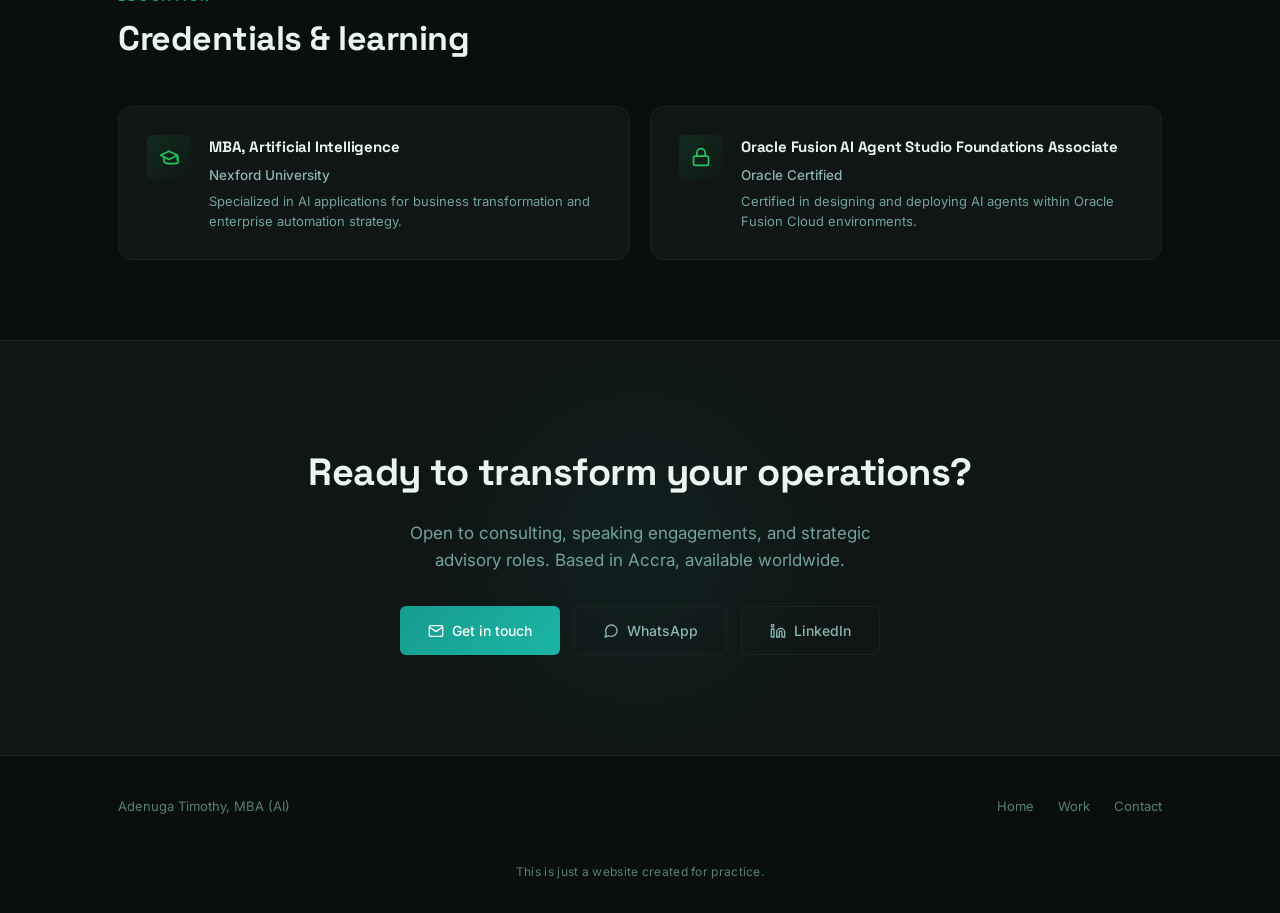
==== commit 46fee740: "Rebrand to Adenuga Timothy (practice site): add photo, minimal styling - Add hero profile photo - Re" ====
--- a/work.html
+++ b/work.html
@@ -3,12 +3,12 @@
 <head>
   <meta charset="UTF-8">
   <meta name="viewport" content="width=device-width, initial-scale=1.0">
-  <title>Isaac Fala | Skills, Services &amp; Contact</title>
+  <title>Adenuga Timothy | Skills, Services &amp; Contact</title>
   <link rel="icon" href="favicon.svg" type="image/svg+xml">
   <!-- Sharing / preview tags (WhatsApp, LinkedIn, etc.) -->
-  <meta name="description" content="Isaac Fala's skills, services, and career — two decades in Oracle HCM, ERP implementation, automation, and enterprise digital learning across the Ecobank Group.">
+  <meta name="description" content="Adenuga Timothy's skills, services, and career — two decades in Oracle HCM, ERP implementation, automation, and enterprise digital learning across the Ecobank Group.">
   <meta property="og:type" content="website">
-  <meta property="og:title" content="Isaac Fala — Skills, Services &amp; Contact">
+  <meta property="og:title" content="Adenuga Timothy — Skills, Services &amp; Contact">
   <meta property="og:description" content="Oracle HCM, ERP implementation, automation, and enterprise digital learning. Available for consulting, training, and advisory from Accra.">
   <meta property="og:url" content="https://solomondavid1369-blip.github.io/Fala.isaac/work.html">
   <meta property="og:image" content="https://solomondavid1369-blip.github.io/Fala.isaac/profile.jpg">
@@ -27,7 +27,7 @@
   <!-- NAV -->
   <nav>
     <div class="nav-inner">
-      <a href="index.html" class="nav-logo">Isaac<span>.</span>Fala</a>
+      <a href="index.html" class="nav-logo">Adenuga<span>.</span>Timothy</a>
       <ul class="nav-links" id="navLinks">
         <li><a href="index.html">Home</a></li>
         <li><a href="work.html">Work</a></li>
@@ -303,13 +303,14 @@
   </section>
   <!-- FOOTER -->
   <footer>
-    <span>Isaac Fala, MBA (AI)</span>
+    <span>Adenuga Timothy, MBA (AI)</span>
     <div class="footer-links">
       <a href="index.html">Home</a>
       <a href="work.html">Work</a>
       <a href="mailto:falaisaac@gmail.com">Contact</a>
     </div>
   </footer>
+  <div style="text-align:center; padding:4px 28px 32px; color:var(--text-muted); font-size:12px; letter-spacing:0.3px;">This is just a website created for practice.</div>
   <script>
     // Theme toggle
     const themeToggle = document.getElementById('themeToggle');
--- a/styles.css
+++ b/styles.css
@@ -1197,3 +1197,19 @@
   footer { flex-direction: column; gap: 16px; text-align: center; }
   .theme-toggle { bottom: 16px; right: 16px; width: 44px; height: 44px; }
 }
+
+/* ===== MINIMAL MODE — cleaner, less decorative ===== */
+/* Remove the network / constellation motifs */
+.hero-net, .exp-net, .section-deco, .flow-band { display: none !important; }
+/* Remove faint dot-grid texture */
+.stats-strip, .cta-section, .section { background-image: none; }
+/* Remove card watermark glyphs */
+.project-glyph, .skill-glyph, .service-glyph { display: none !important; }
+/* Simplify the photo card: clean frame, no spinning glow or cursor highlight */
+.hero-img-wrap::before { display: none; }
+.hero-img-frame::after { display: none; }
+.hero-img-frame {
+  border: 1px solid var(--border);
+  box-shadow: 0 24px 60px rgba(0, 0, 0, 0.4);
+}
+[data-theme="light"] .hero-img-frame { box-shadow: 0 24px 60px rgba(13, 31, 28, 0.12); }
